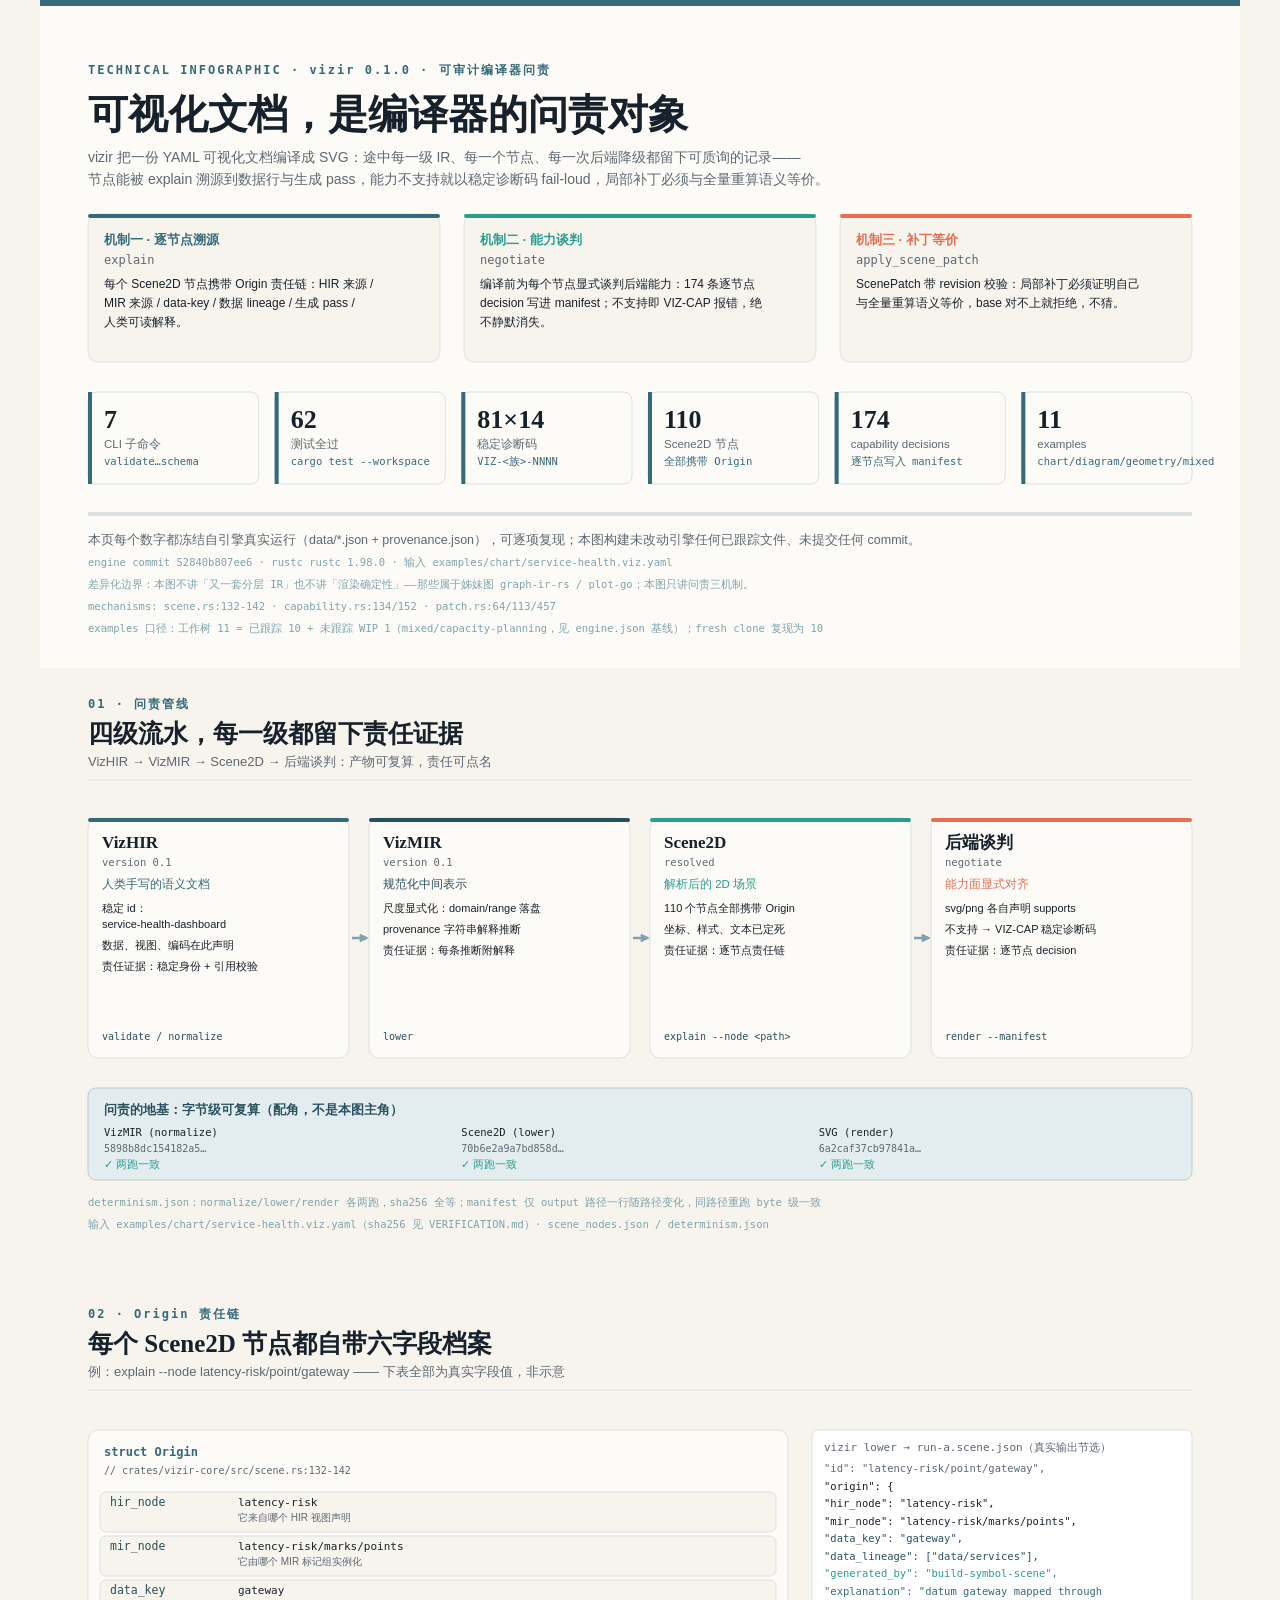
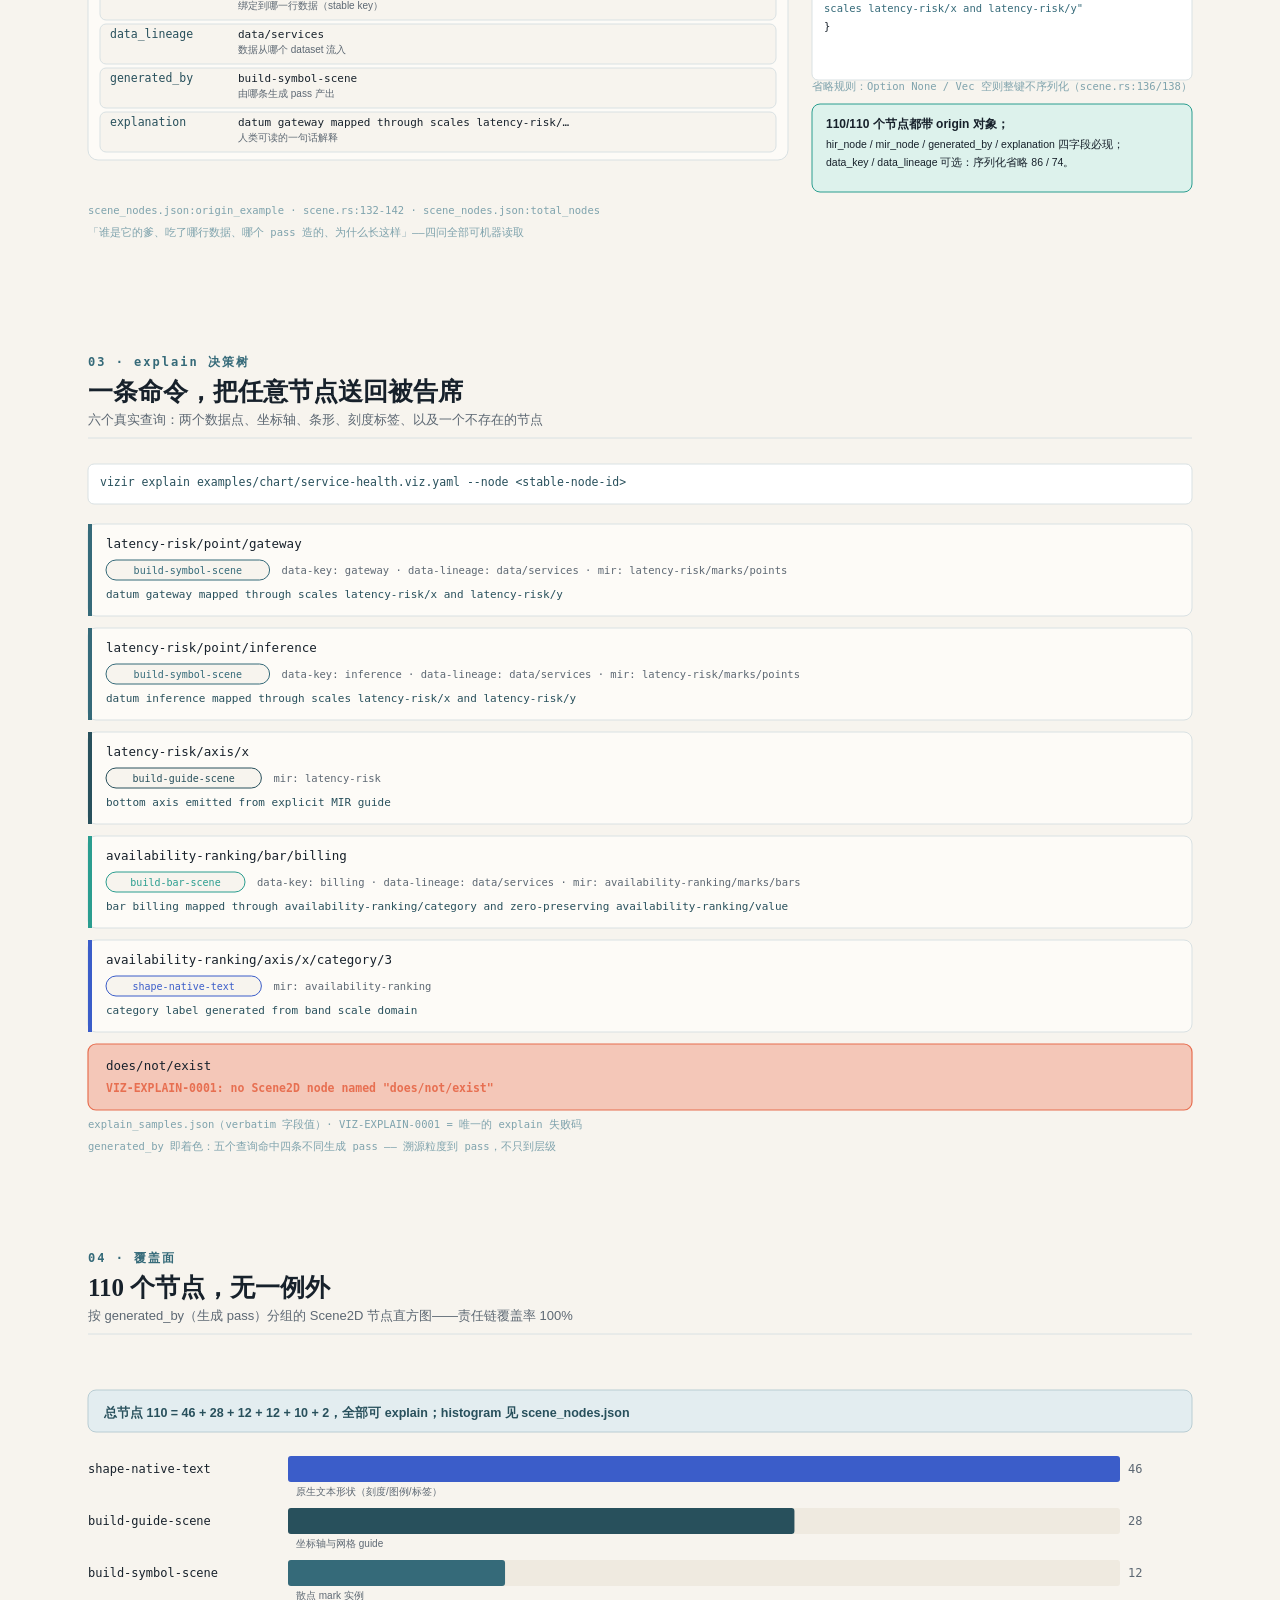
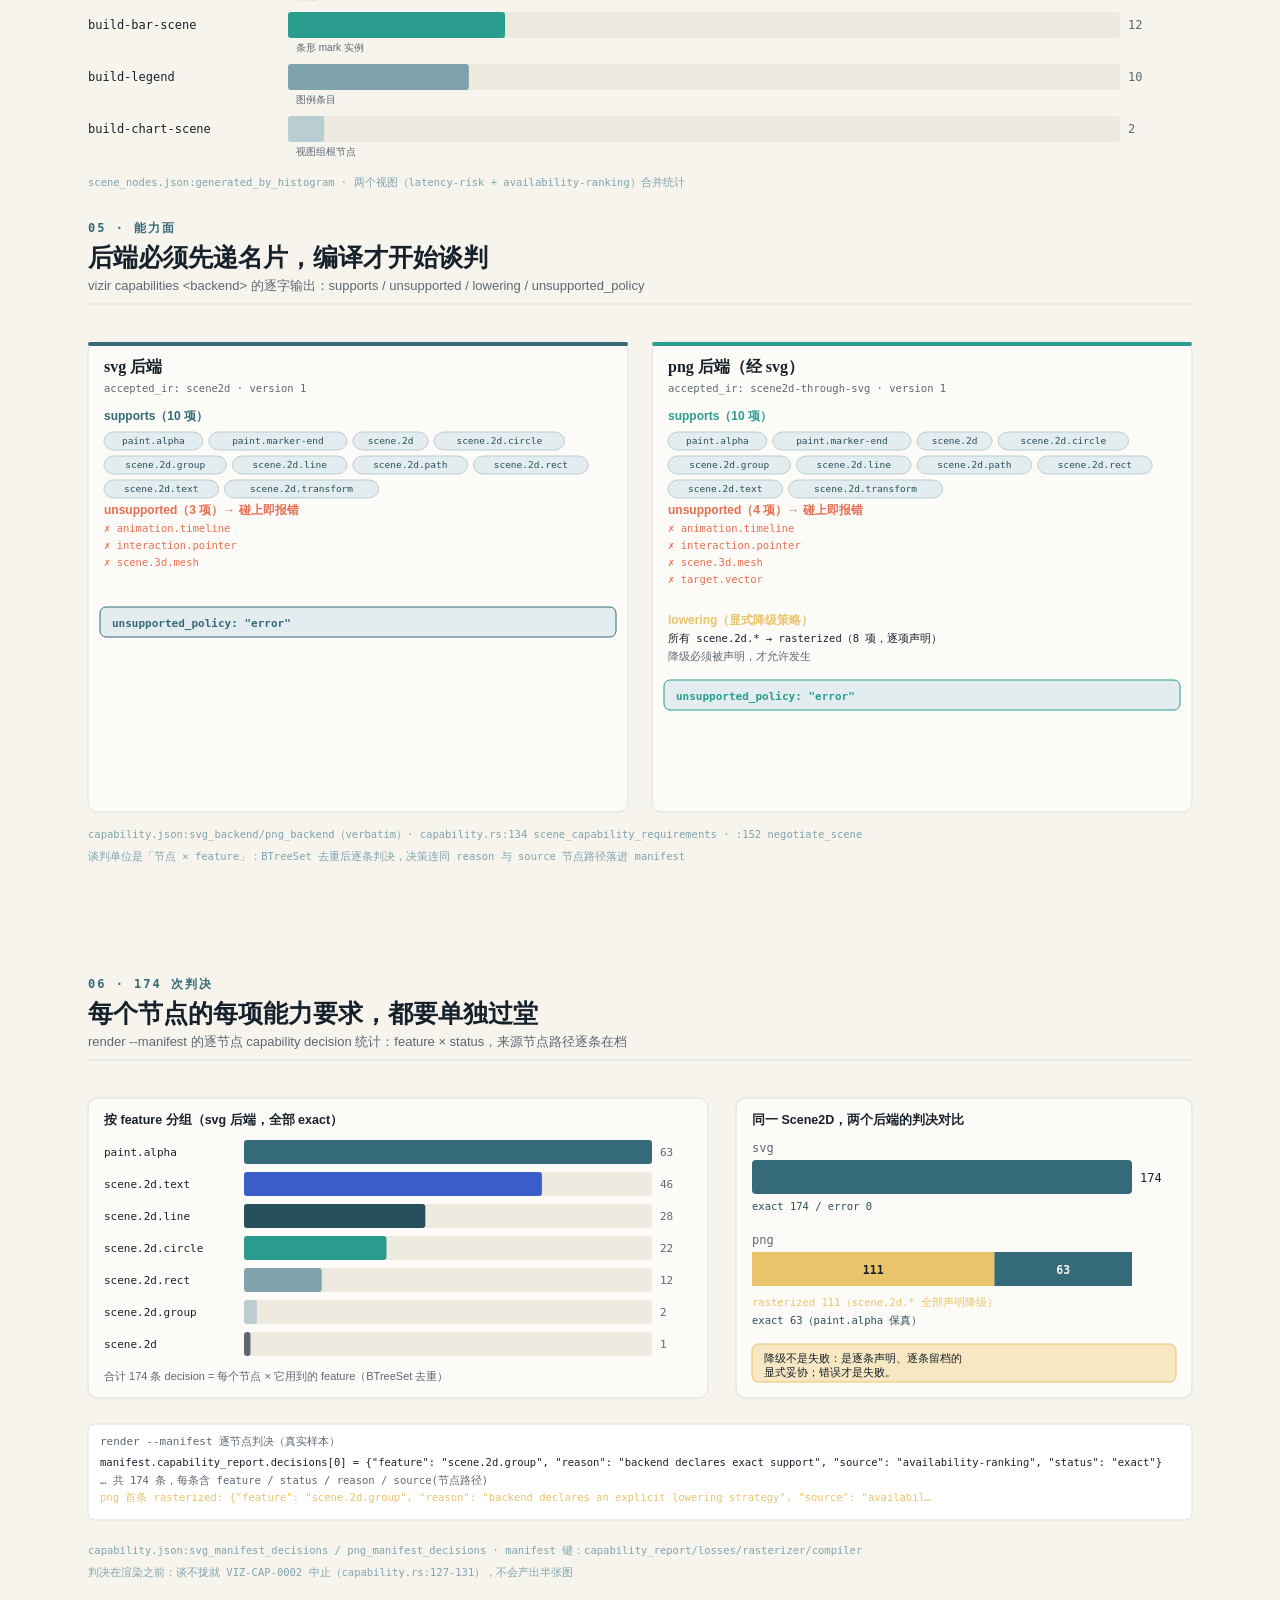
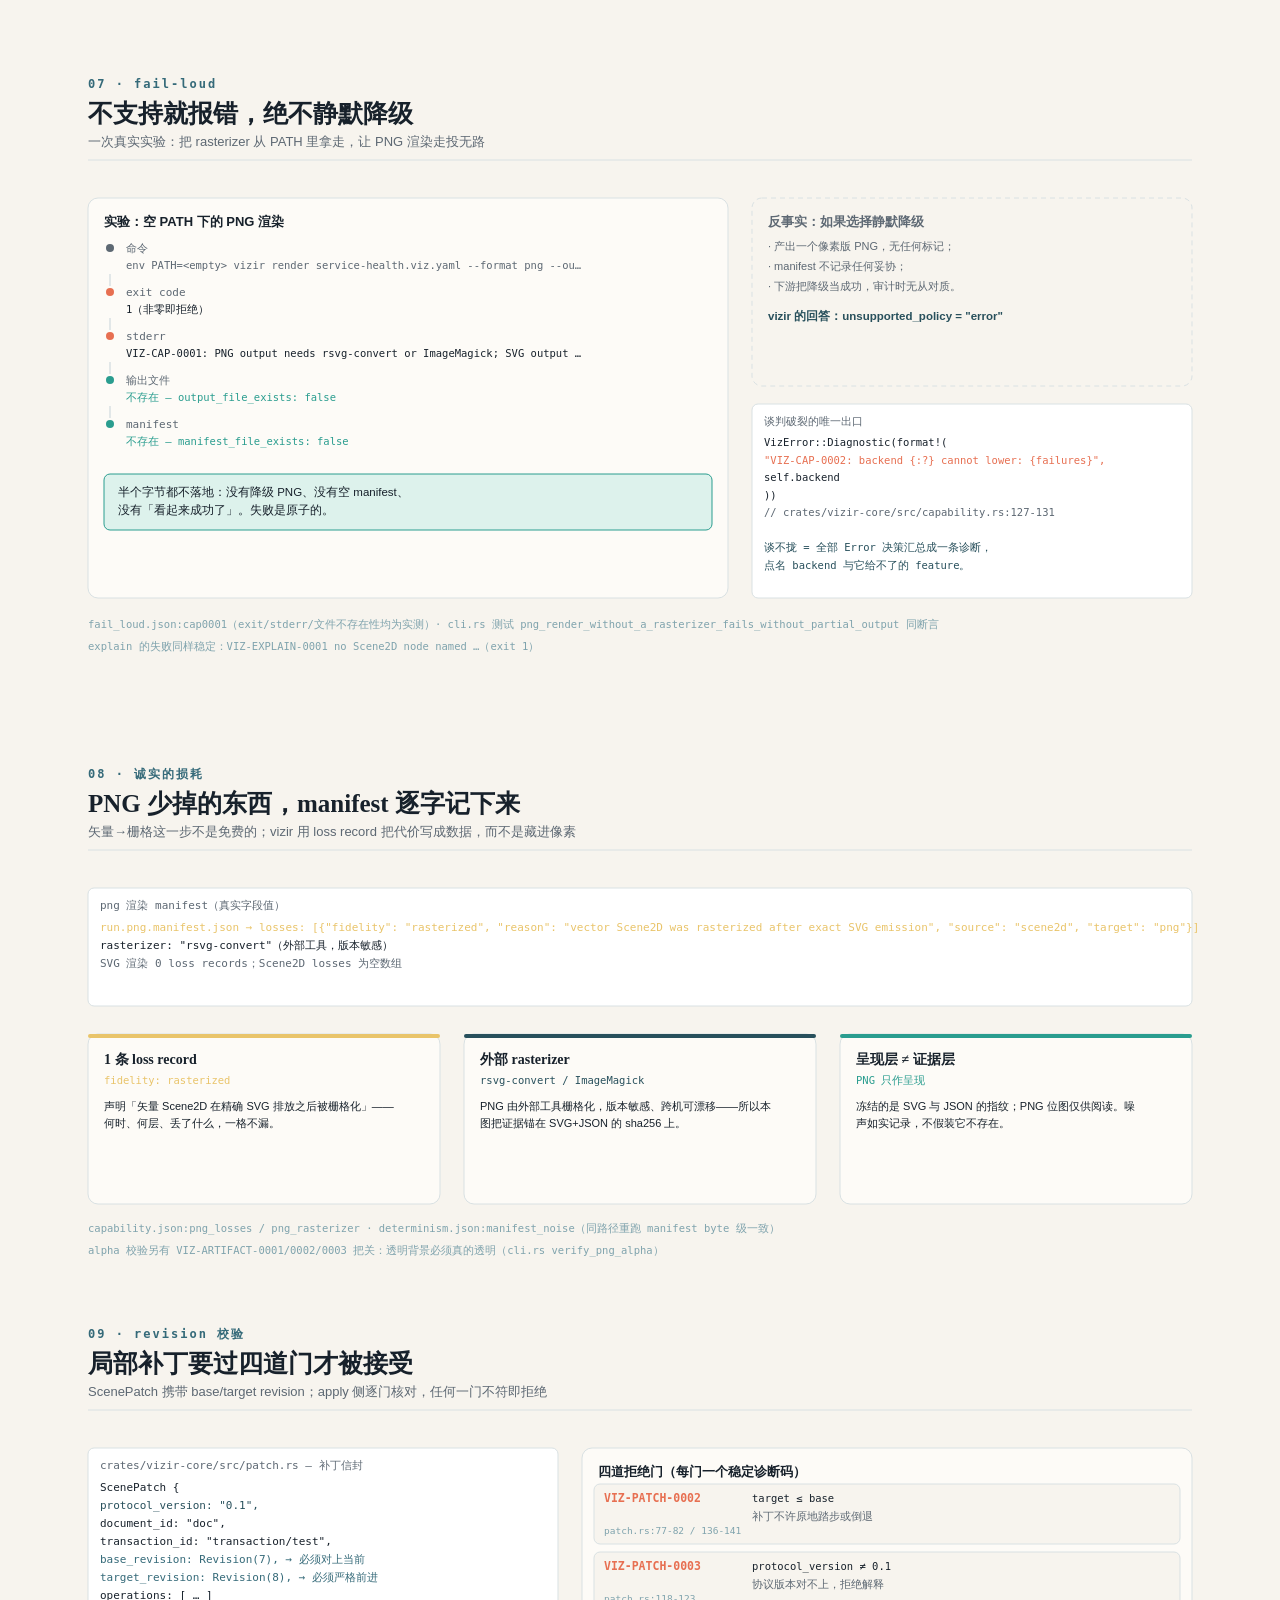
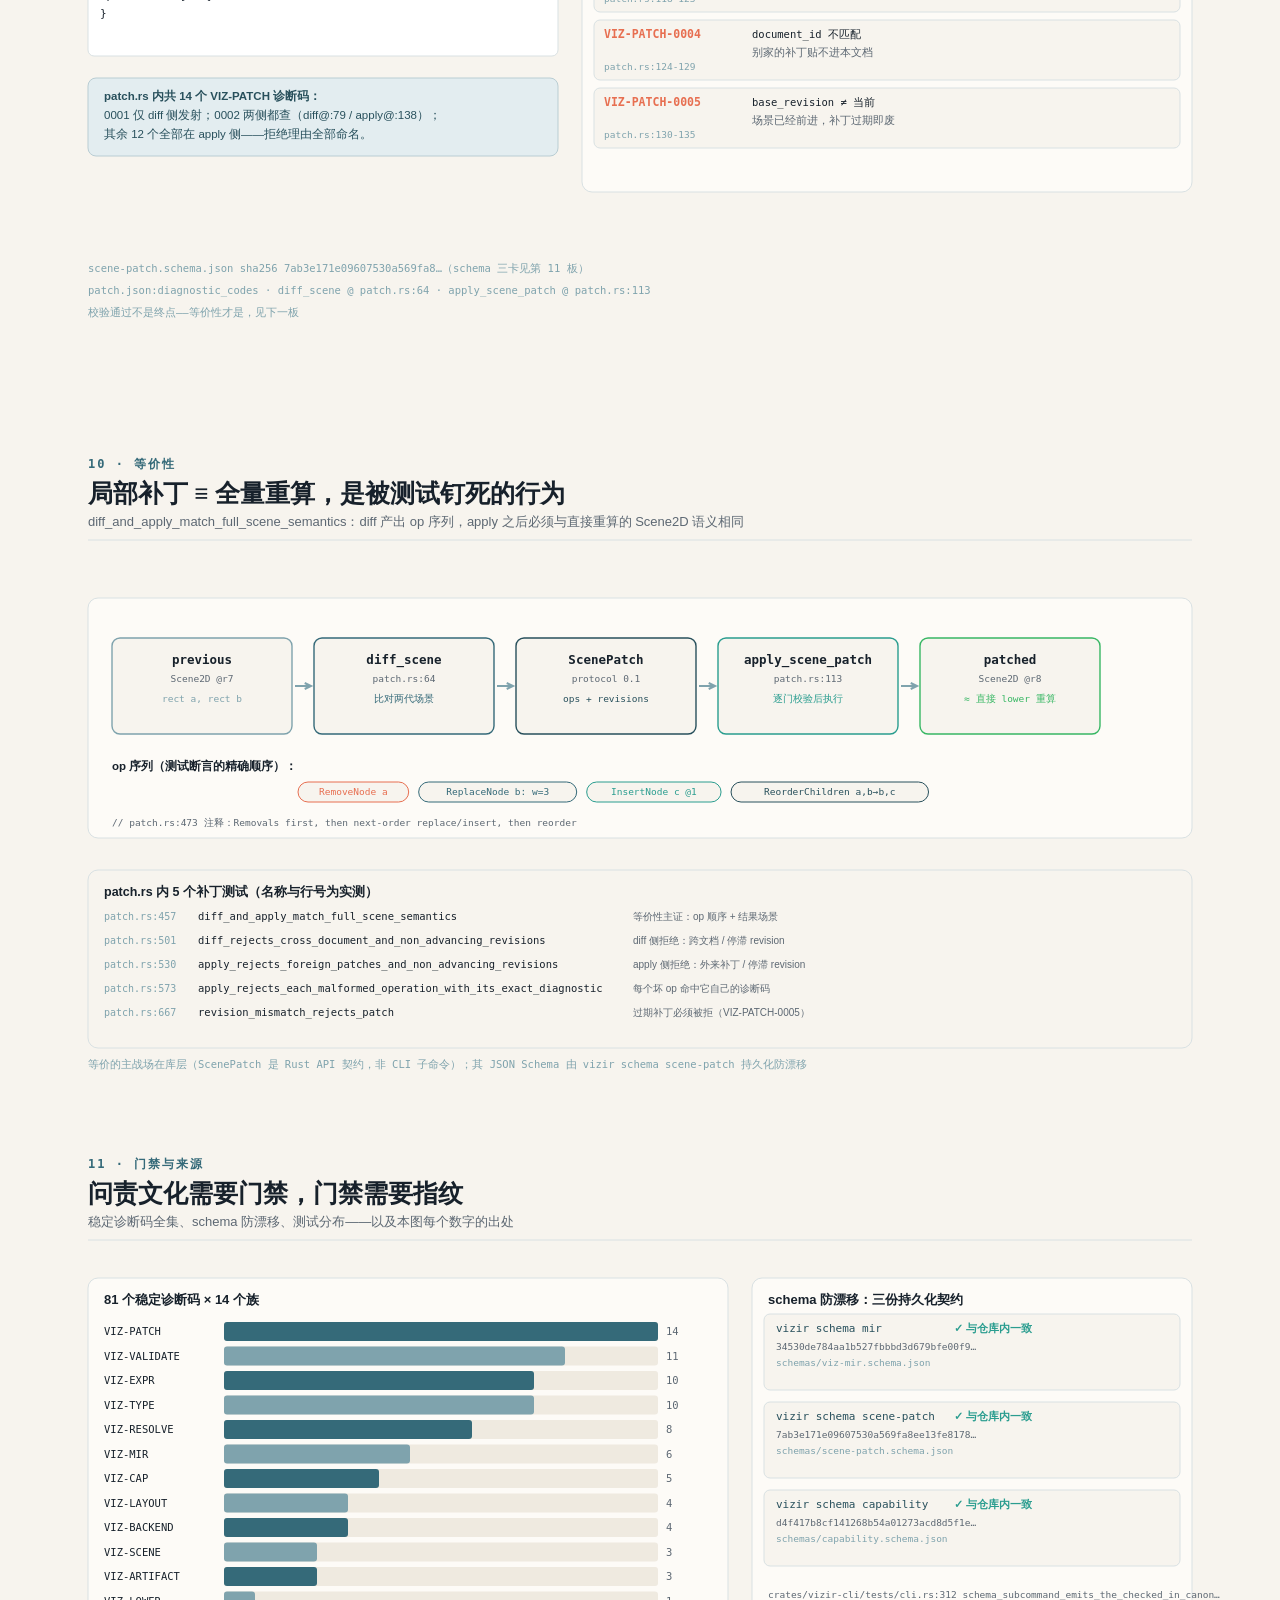
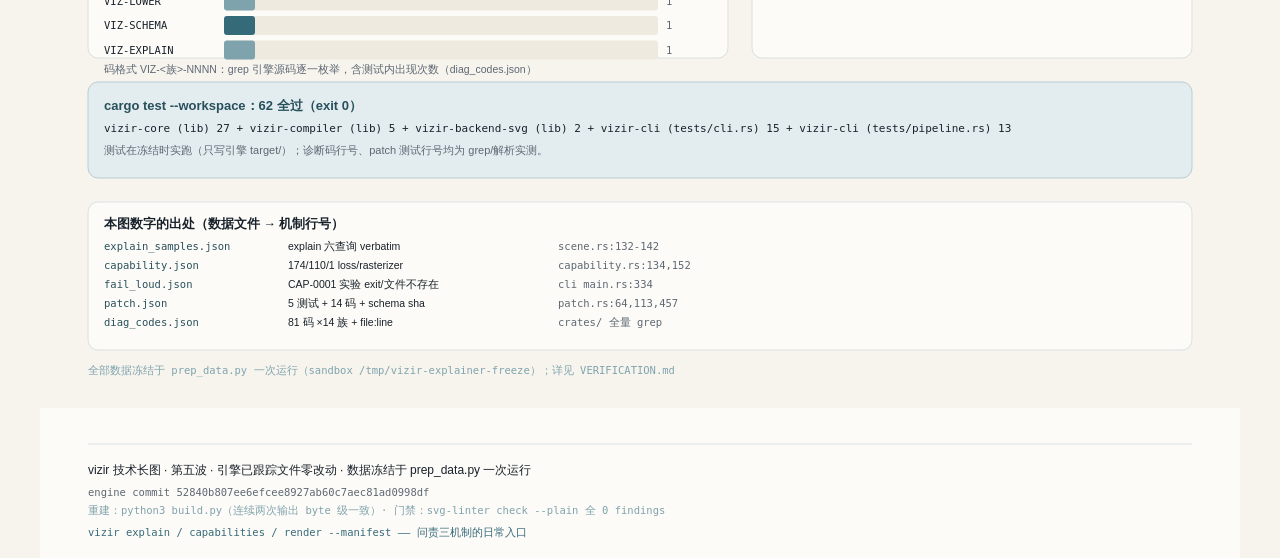
==== docs/infographics/vizir-explainer/index.html @ 6191c3a8 "feat: add HTML gallery, capacity-planning example, and explainer" ====
<!DOCTYPE html>
<html lang="zh-CN">
<head>
<meta charset="utf-8">
<meta name="viewport" content="width=1200">
<title>vizir 技术长图 · 编译器问责对象</title>
<style>
  html, body { margin: 0; padding: 0; background: #F7F4EE; }
  body { width: 1200px; margin: 0 auto; font-family: 'Source Han Sans SC',
         'PingFang SC', sans-serif; color: #17212B; }
  header, footer { display: block; }
  section.chapter { display: block; }
  img.panel { display: block; width: 1200px; height: auto; border: 0; }
</style>
</head>
<body>
<header id="top"></header>
<section class="chapter" id="01-hero">
<img class="panel" alt="01-hero" src="[data-uri]">
</section>
<section class="chapter" id="02-pipeline">
<img class="panel" alt="02-pipeline" src="[data-uri]">
</section>
<section class="chapter" id="03-origin">
<img class="panel" alt="03-origin" src="[data-uri]">
</section>
<section class="chapter" id="04-explain-tree">
<img class="panel" alt="04-explain-tree" src="[data-uri]">
</section>
<section class="chapter" id="05-coverage">
<img class="panel" alt="05-coverage" src="[data-uri]">
</section>
<section class="chapter" id="06-capability-surface">
<img class="panel" alt="06-capability-surface" src="[data-uri]">
</section>
<section class="chapter" id="07-decisions">
<img class="panel" alt="07-decisions" src="[data-uri]">
</section>
<section class="chapter" id="08-fail-loud">
<img class="panel" alt="08-fail-loud" src="[data-uri]">
</section>
<section class="chapter" id="09-loss">
<img class="panel" alt="09-loss" src="[data-uri]">
</section>
<section class="chapter" id="10-patch-gate">
<img class="panel" alt="10-patch-gate" src="[data-uri]">
</section>
<section class="chapter" id="11-patch-equivalence">
<img class="panel" alt="11-patch-equivalence" src="[data-uri]">
</section>
<section class="chapter" id="12-gates">
<img class="panel" alt="12-gates" src="[data-uri]">
</section>
<footer id="colophon">
<img class="panel" alt="" src="[data-uri]">
</footer>
</body>
</html>
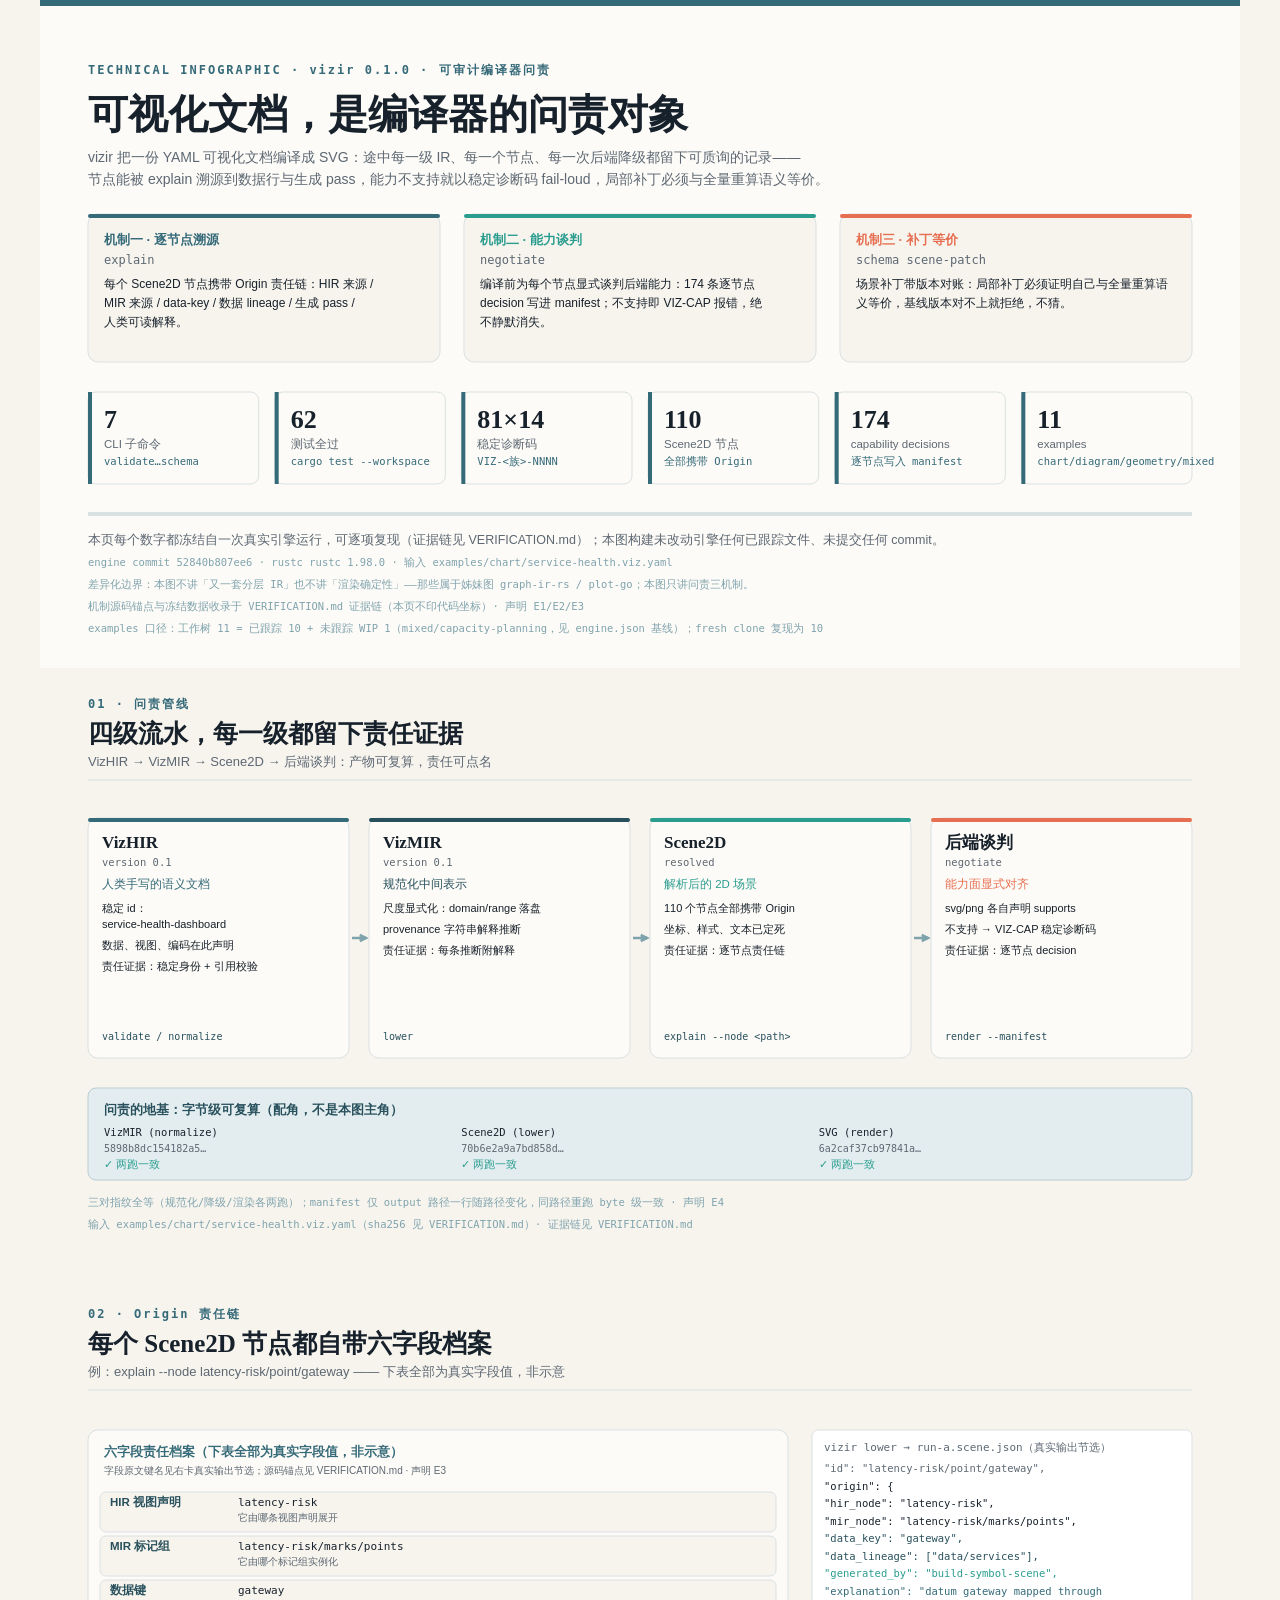
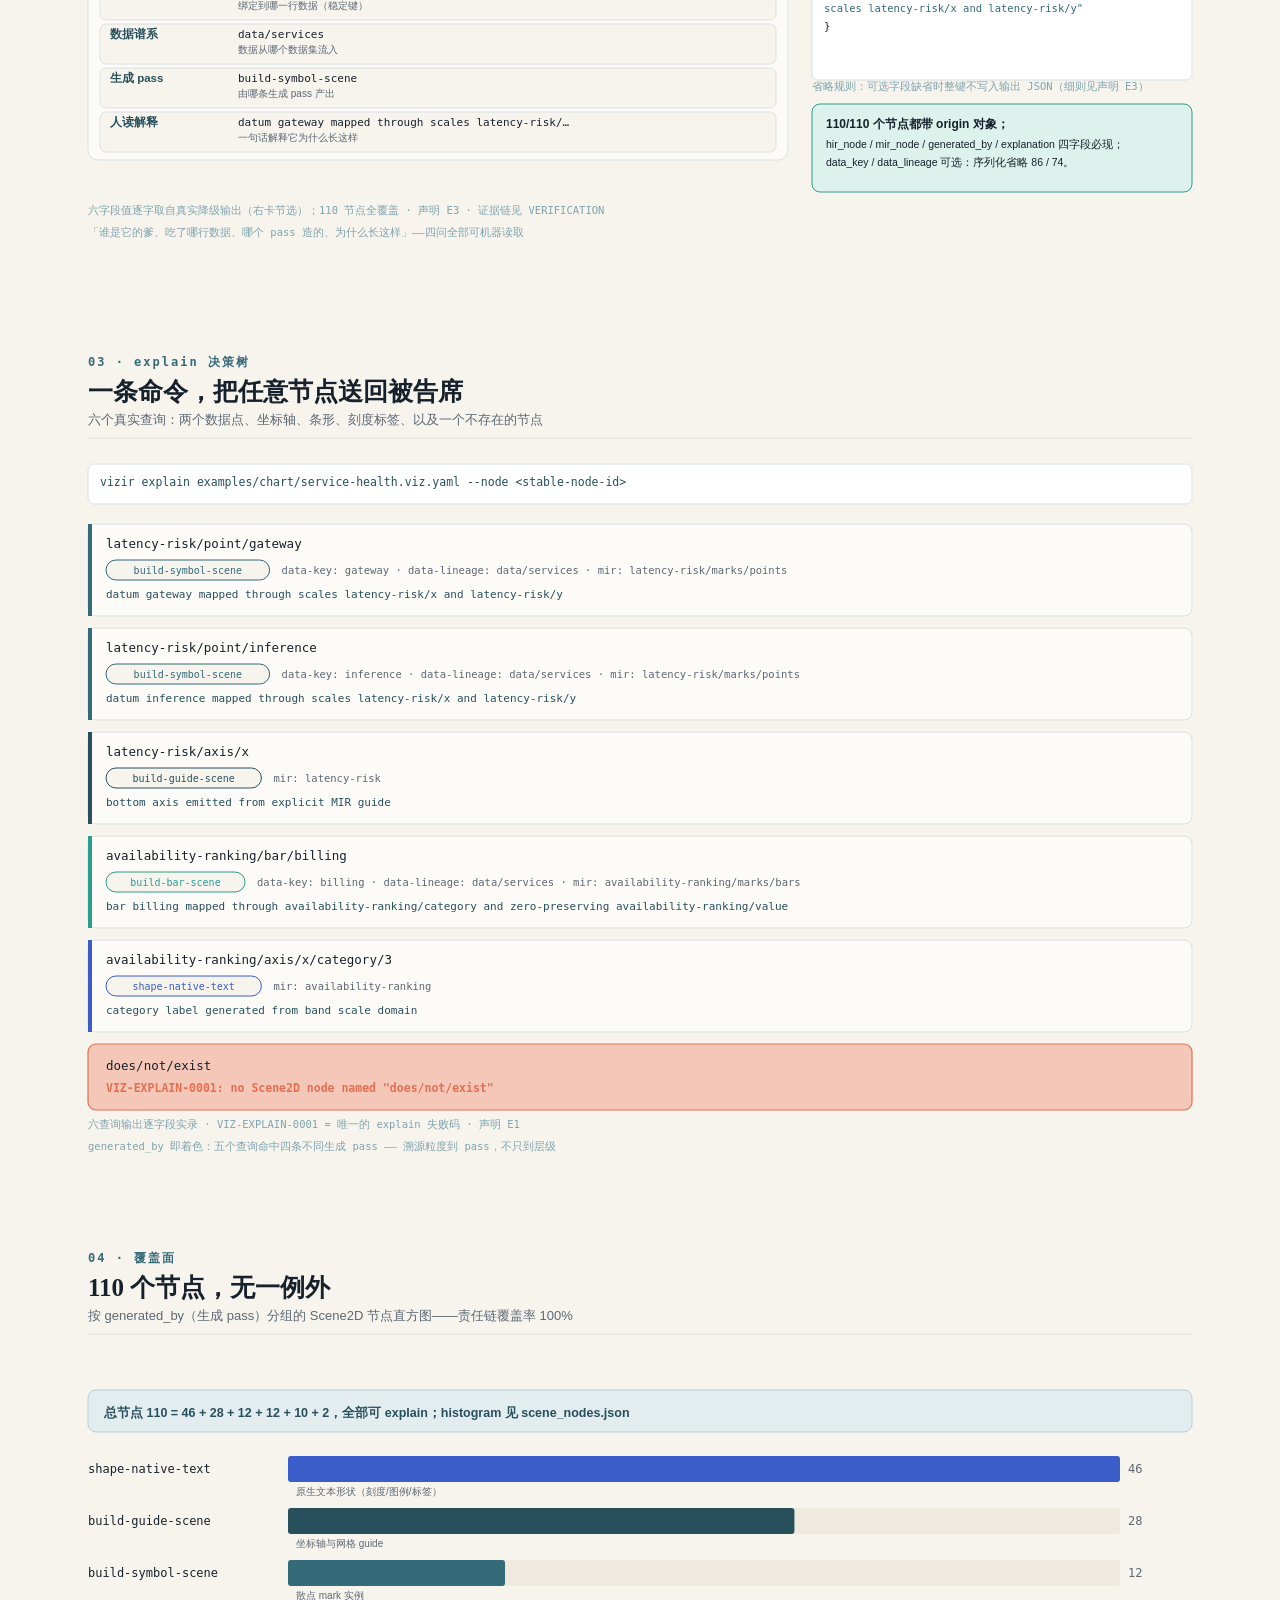
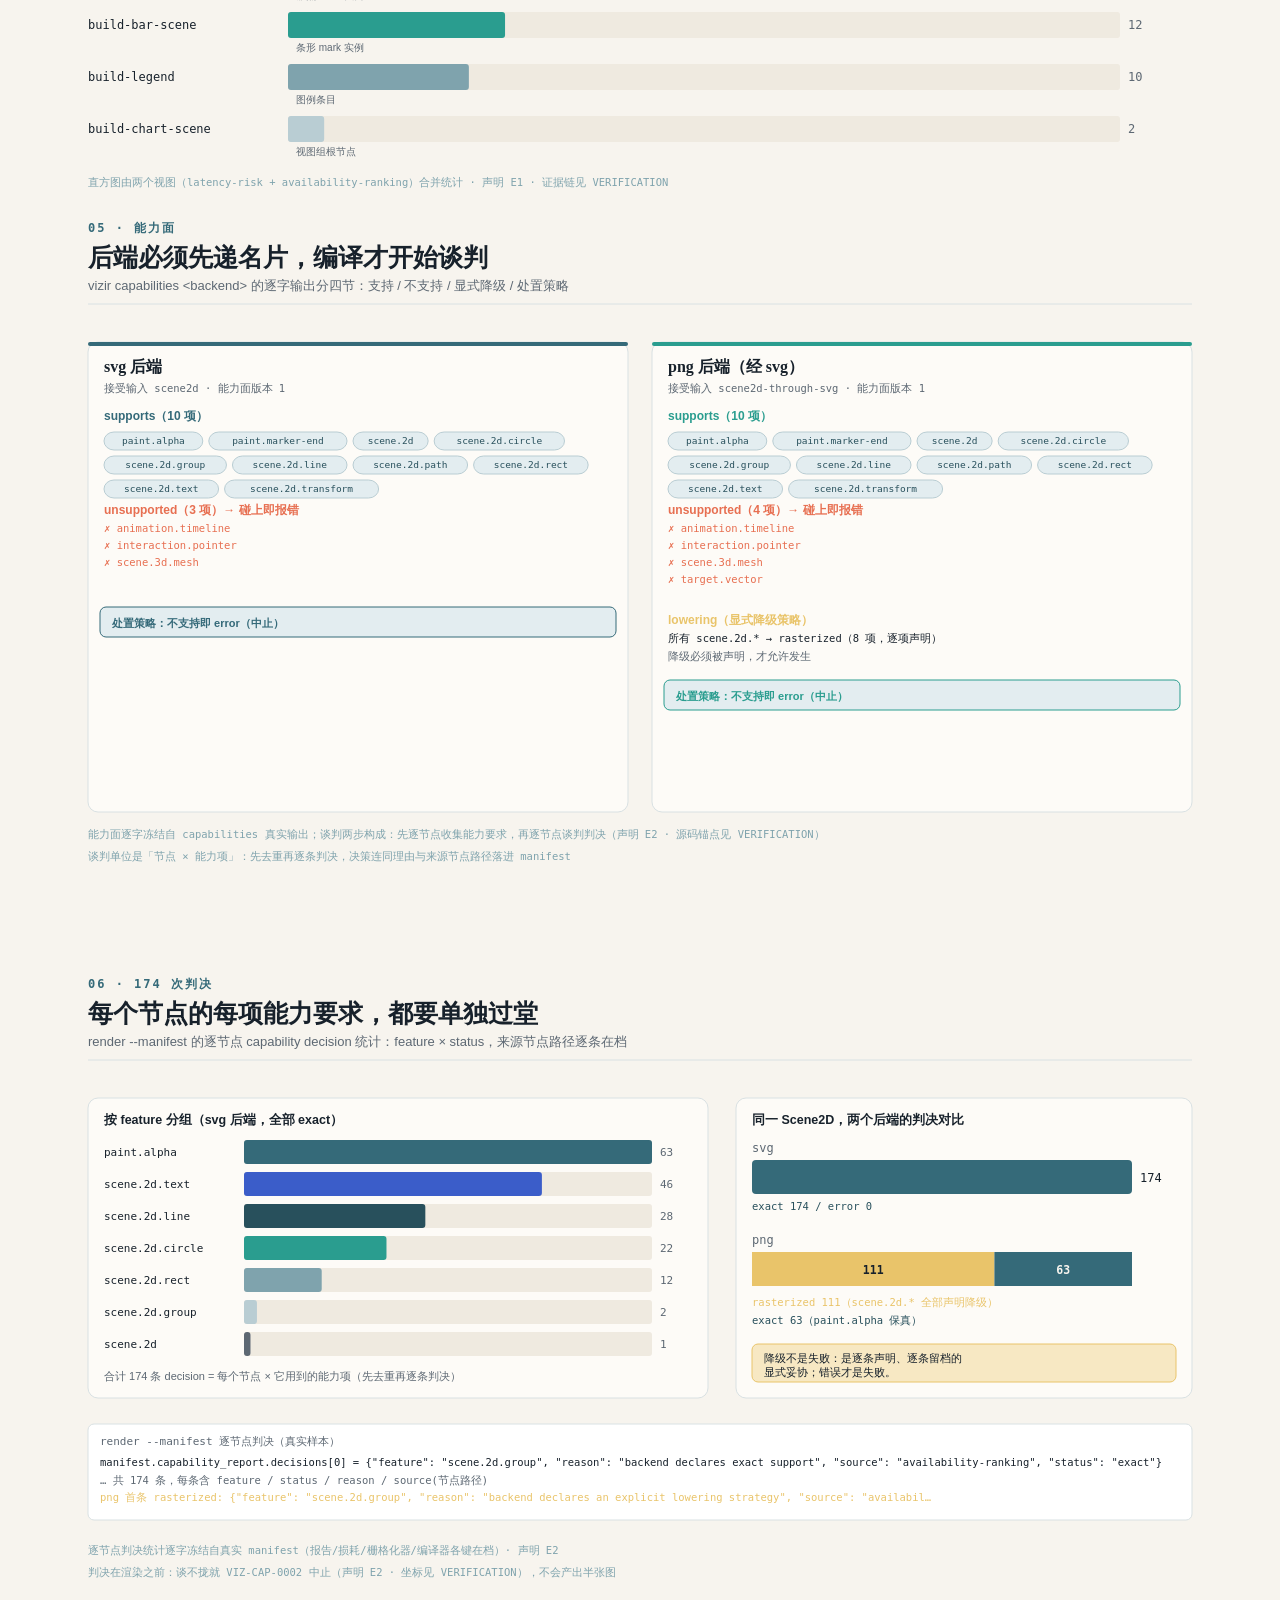
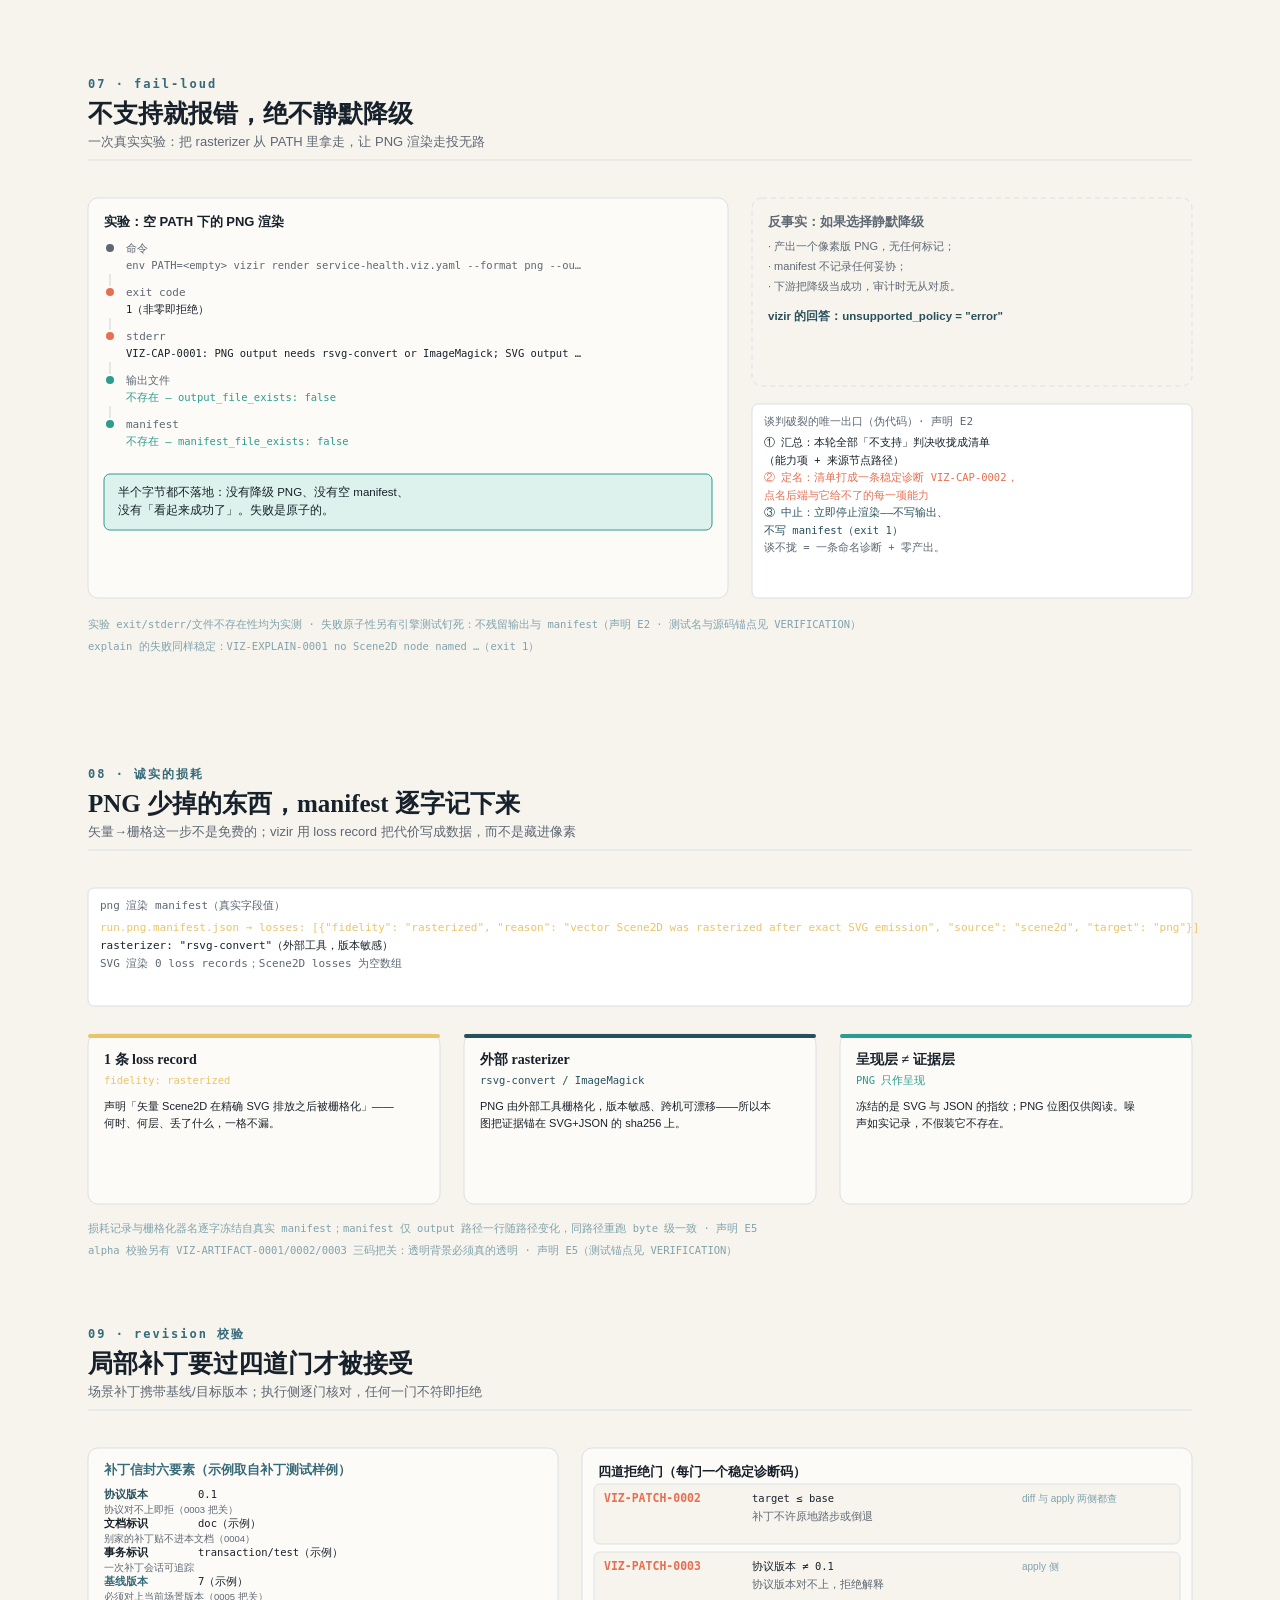
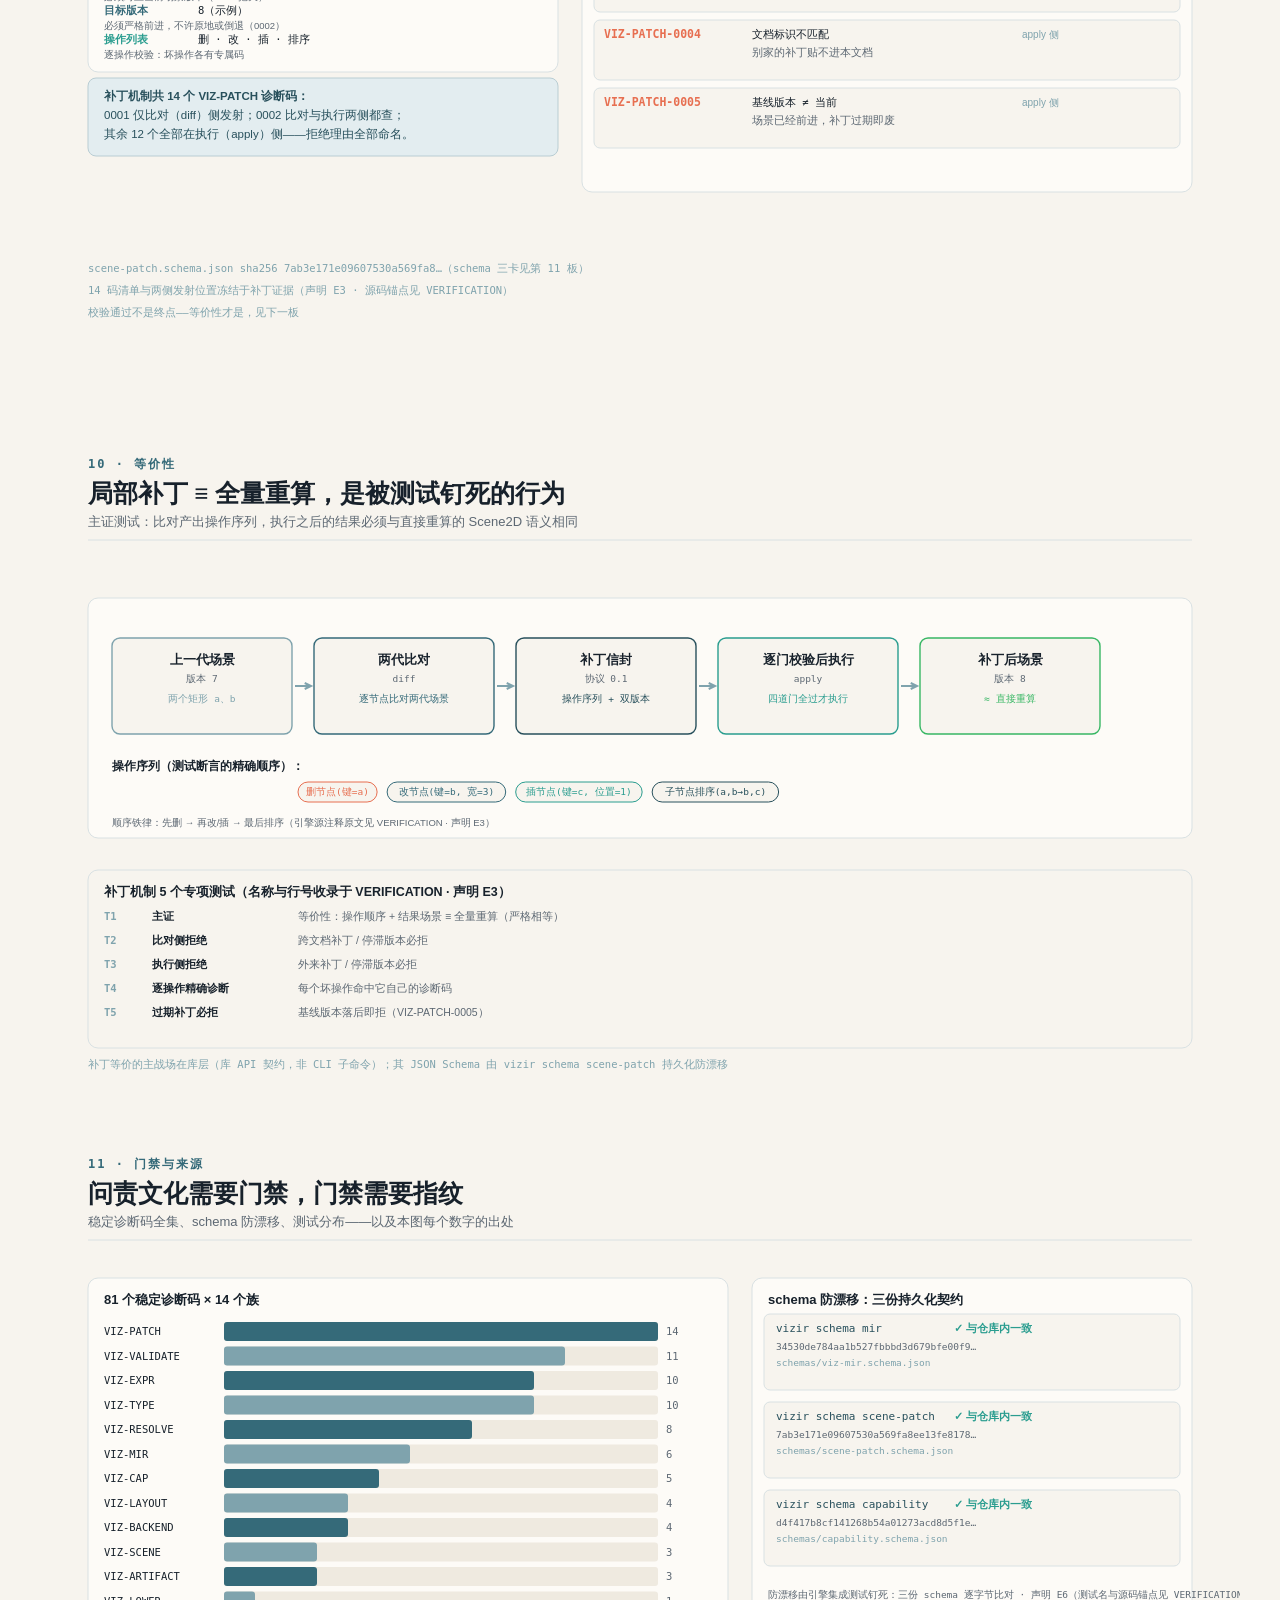
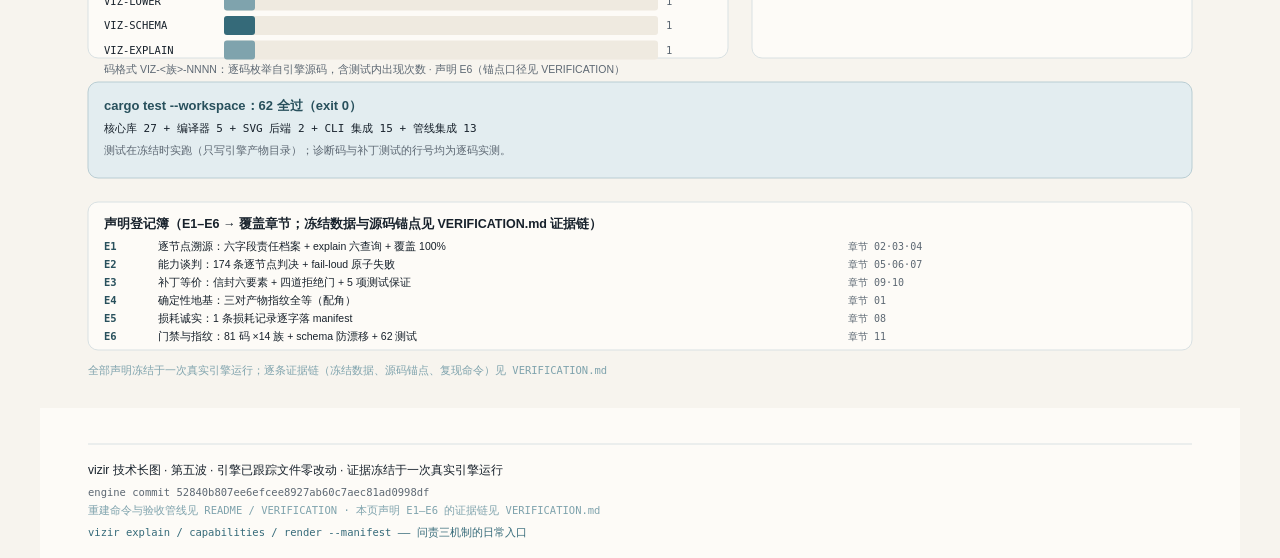
==== commit 27d8d7f9: "docs: move code detail off the page (vizir-explainer) 按 2026-09-03 政策改版长图：页面不再出现源码文件名、行号、逐字摘录、引擎标识符、" ====
--- a/docs/infographics/vizir-explainer/index.html
+++ b/docs/infographics/vizir-explainer/index.html
@@ -16,43 +16,43 @@
 <body>
 <header id="top"></header>
 <section class="chapter" id="01-hero">
-<img class="panel" alt="01-hero" src="[data-uri]">
+<img class="panel" alt="01-hero" src="[data-uri]">
 </section>
 <section class="chapter" id="02-pipeline">
-<img class="panel" alt="02-pipeline" src="[data-uri]">
+<img class="panel" alt="02-pipeline" src="[data-uri]">
 </section>
 <section class="chapter" id="03-origin">
-<img class="panel" alt="03-origin" src="[data-uri]">
+<img class="panel" alt="03-origin" src="[data-uri]">
 </section>
 <section class="chapter" id="04-explain-tree">
-<img class="panel" alt="04-explain-tree" src="[data-uri]">
+<img class="panel" alt="04-explain-tree" src="[data-uri]">
 </section>
 <section class="chapter" id="05-coverage">
-<img class="panel" alt="05-coverage" src="[data-uri]">
+<img class="panel" alt="05-coverage" src="[data-uri]">
 </section>
 <section class="chapter" id="06-capability-surface">
-<img class="panel" alt="06-capability-surface" src="[data-uri]">
+<img class="panel" alt="06-capability-surface" src="[data-uri]">
 </section>
 <section class="chapter" id="07-decisions">
-<img class="panel" alt="07-decisions" src="[data-uri]">
+<img class="panel" alt="07-decisions" src="[data-uri]">
 </section>
 <section class="chapter" id="08-fail-loud">
-<img class="panel" alt="08-fail-loud" src="[data-uri]">
+<img class="panel" alt="08-fail-loud" src="[data-uri]">
 </section>
 <section class="chapter" id="09-loss">
-<img class="panel" alt="09-loss" src="[data-uri]">
+<img class="panel" alt="09-loss" src="[data-uri]">
 </section>
 <section class="chapter" id="10-patch-gate">
-<img class="panel" alt="10-patch-gate" src="[data-uri]">
+<img class="panel" alt="10-patch-gate" src="[data-uri]">
 </section>
 <section class="chapter" id="11-patch-equivalence">
-<img class="panel" alt="11-patch-equivalence" src="[data-uri]">
+<img class="panel" alt="11-patch-equivalence" src="[data-uri]">
 </section>
 <section class="chapter" id="12-gates">
-<img class="panel" alt="12-gates" src="[data-uri]">
+<img class="panel" alt="12-gates" src="[data-uri]">
 </section>
 <footer id="colophon">
-<img class="panel" alt="" src="[data-uri]">
+<img class="panel" alt="" src="[data-uri]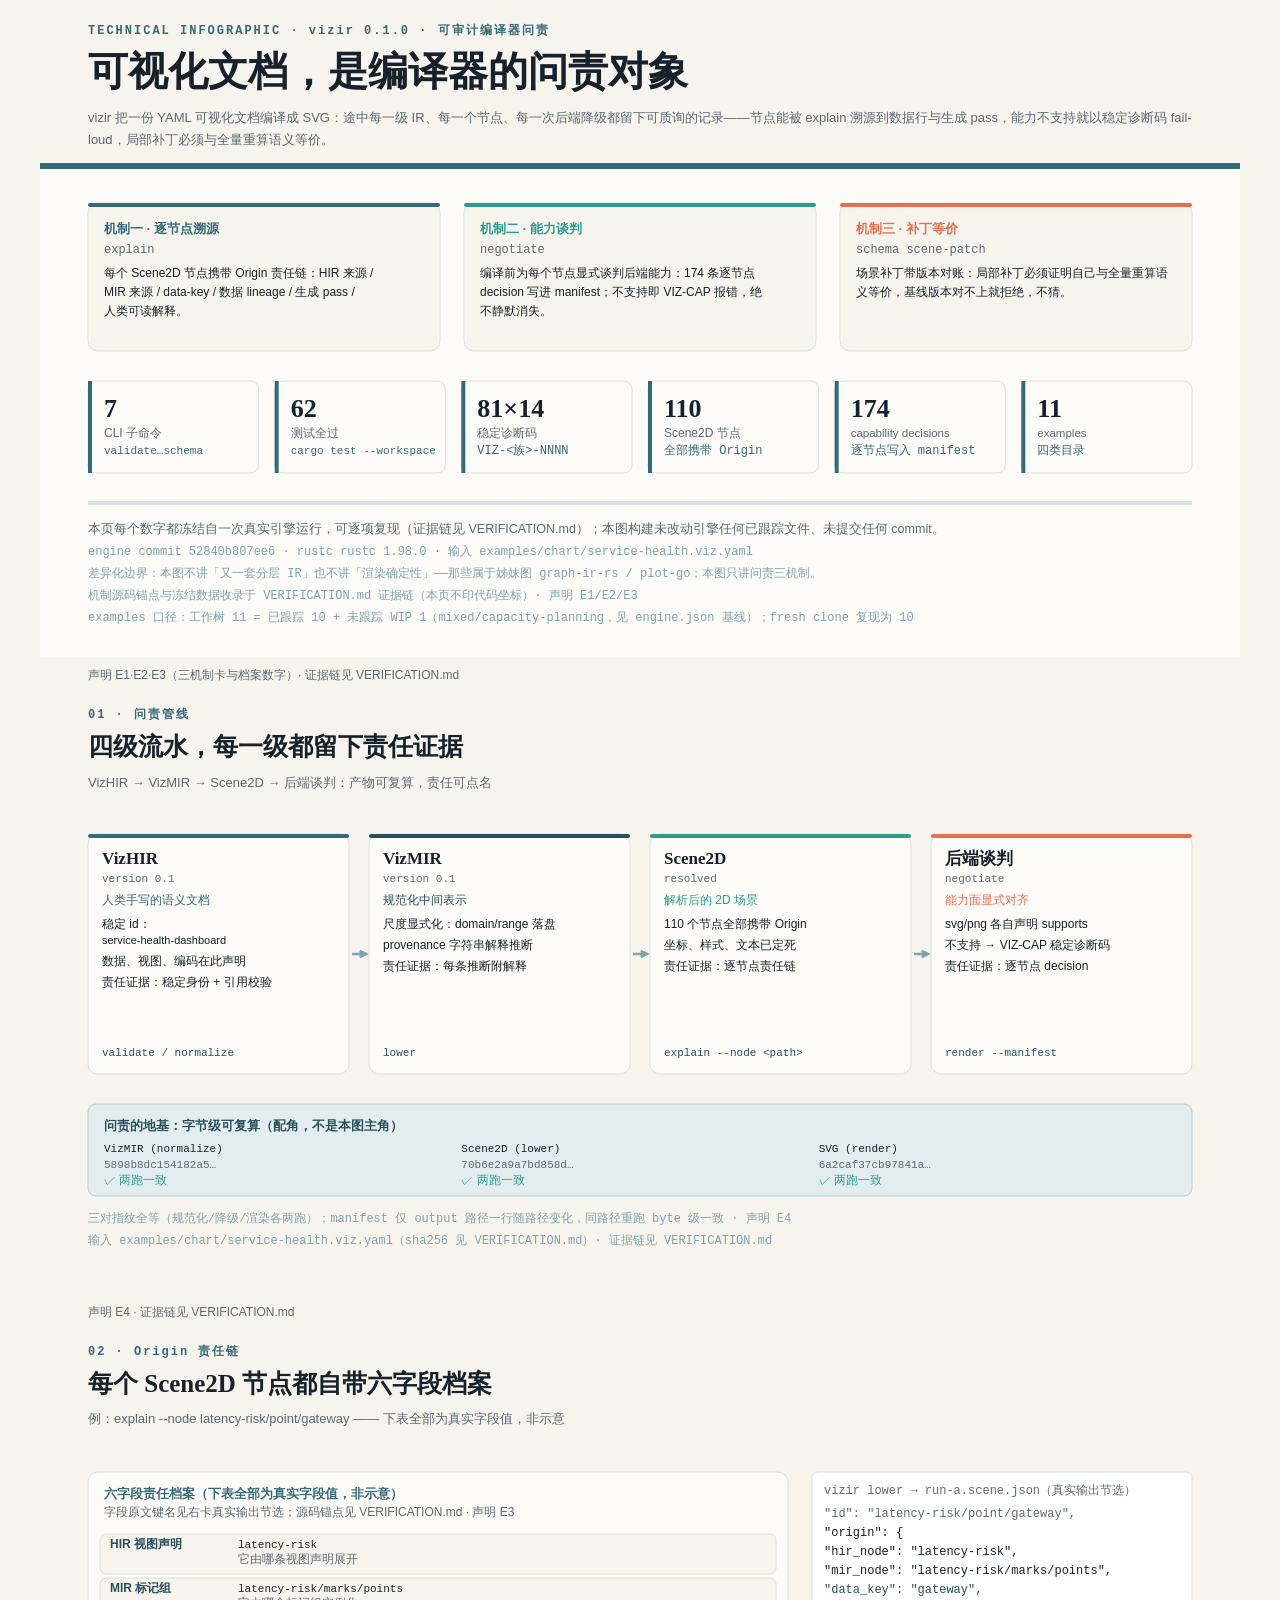
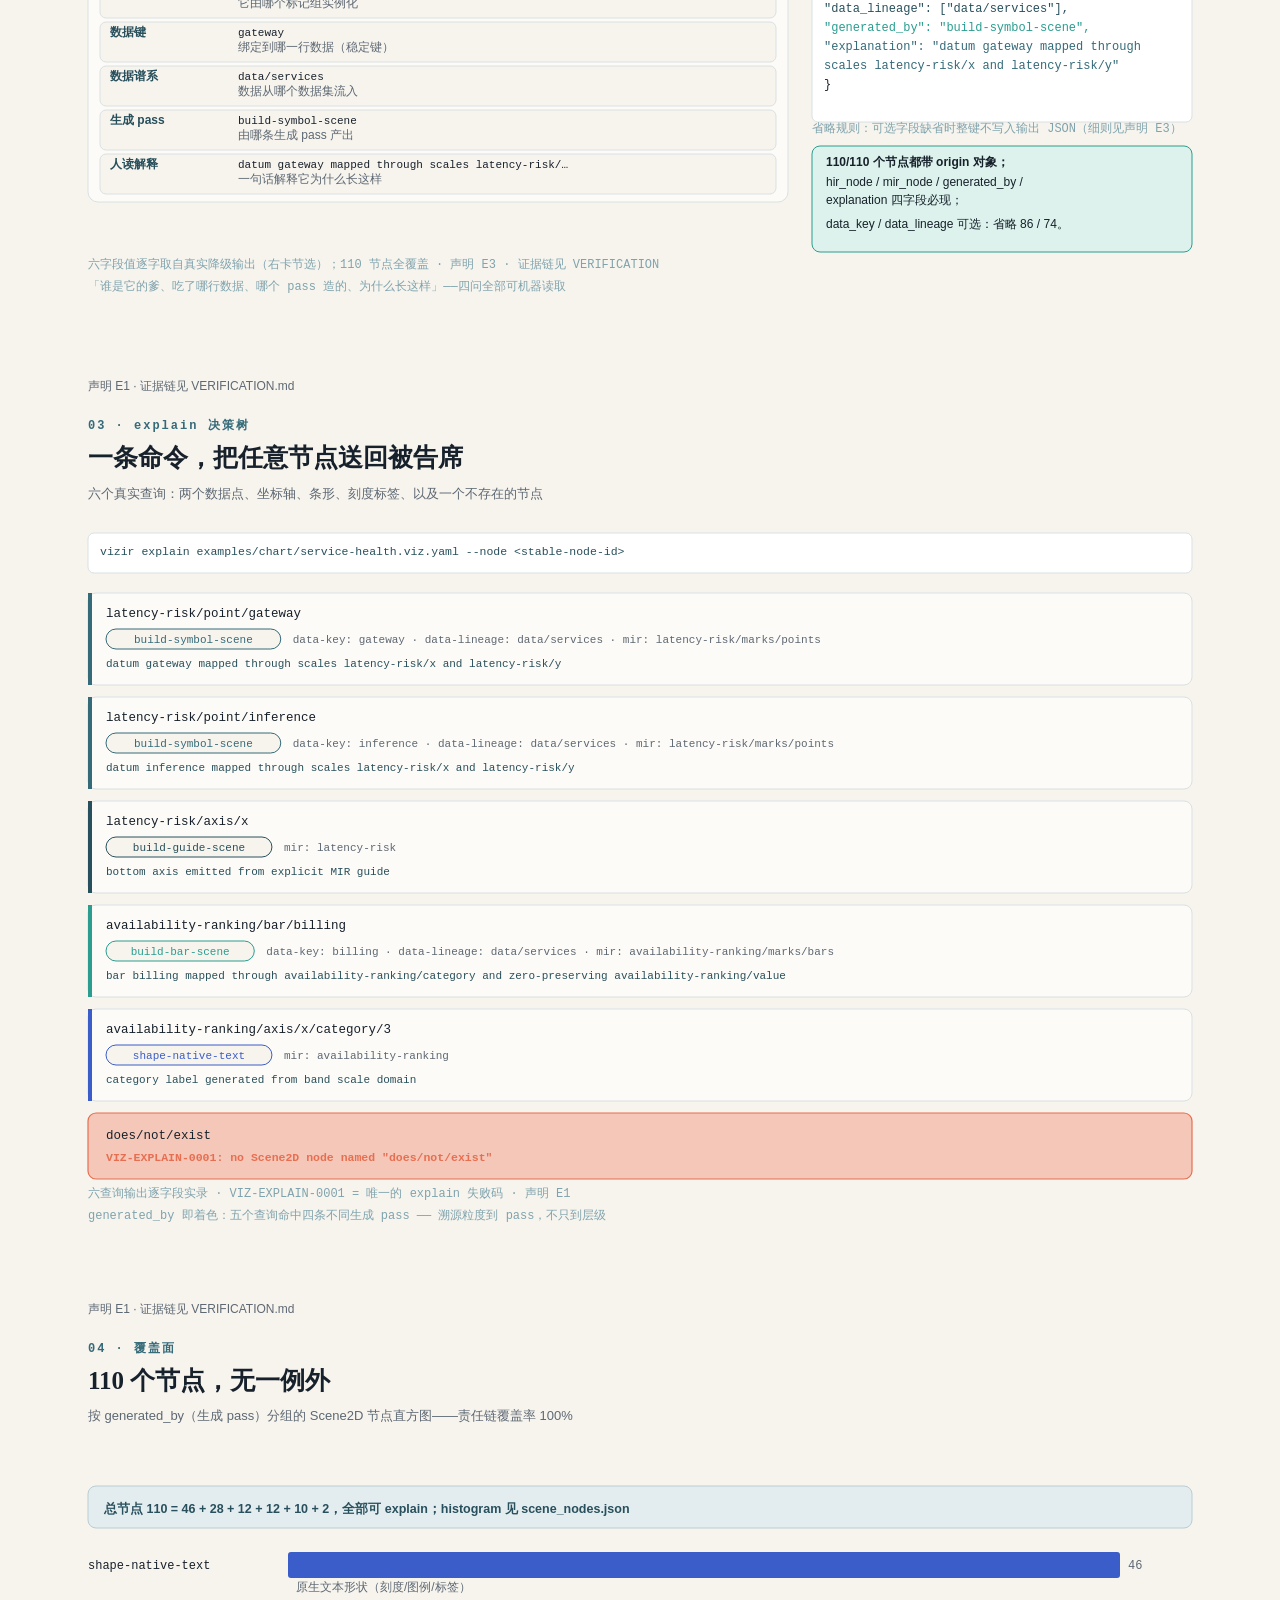
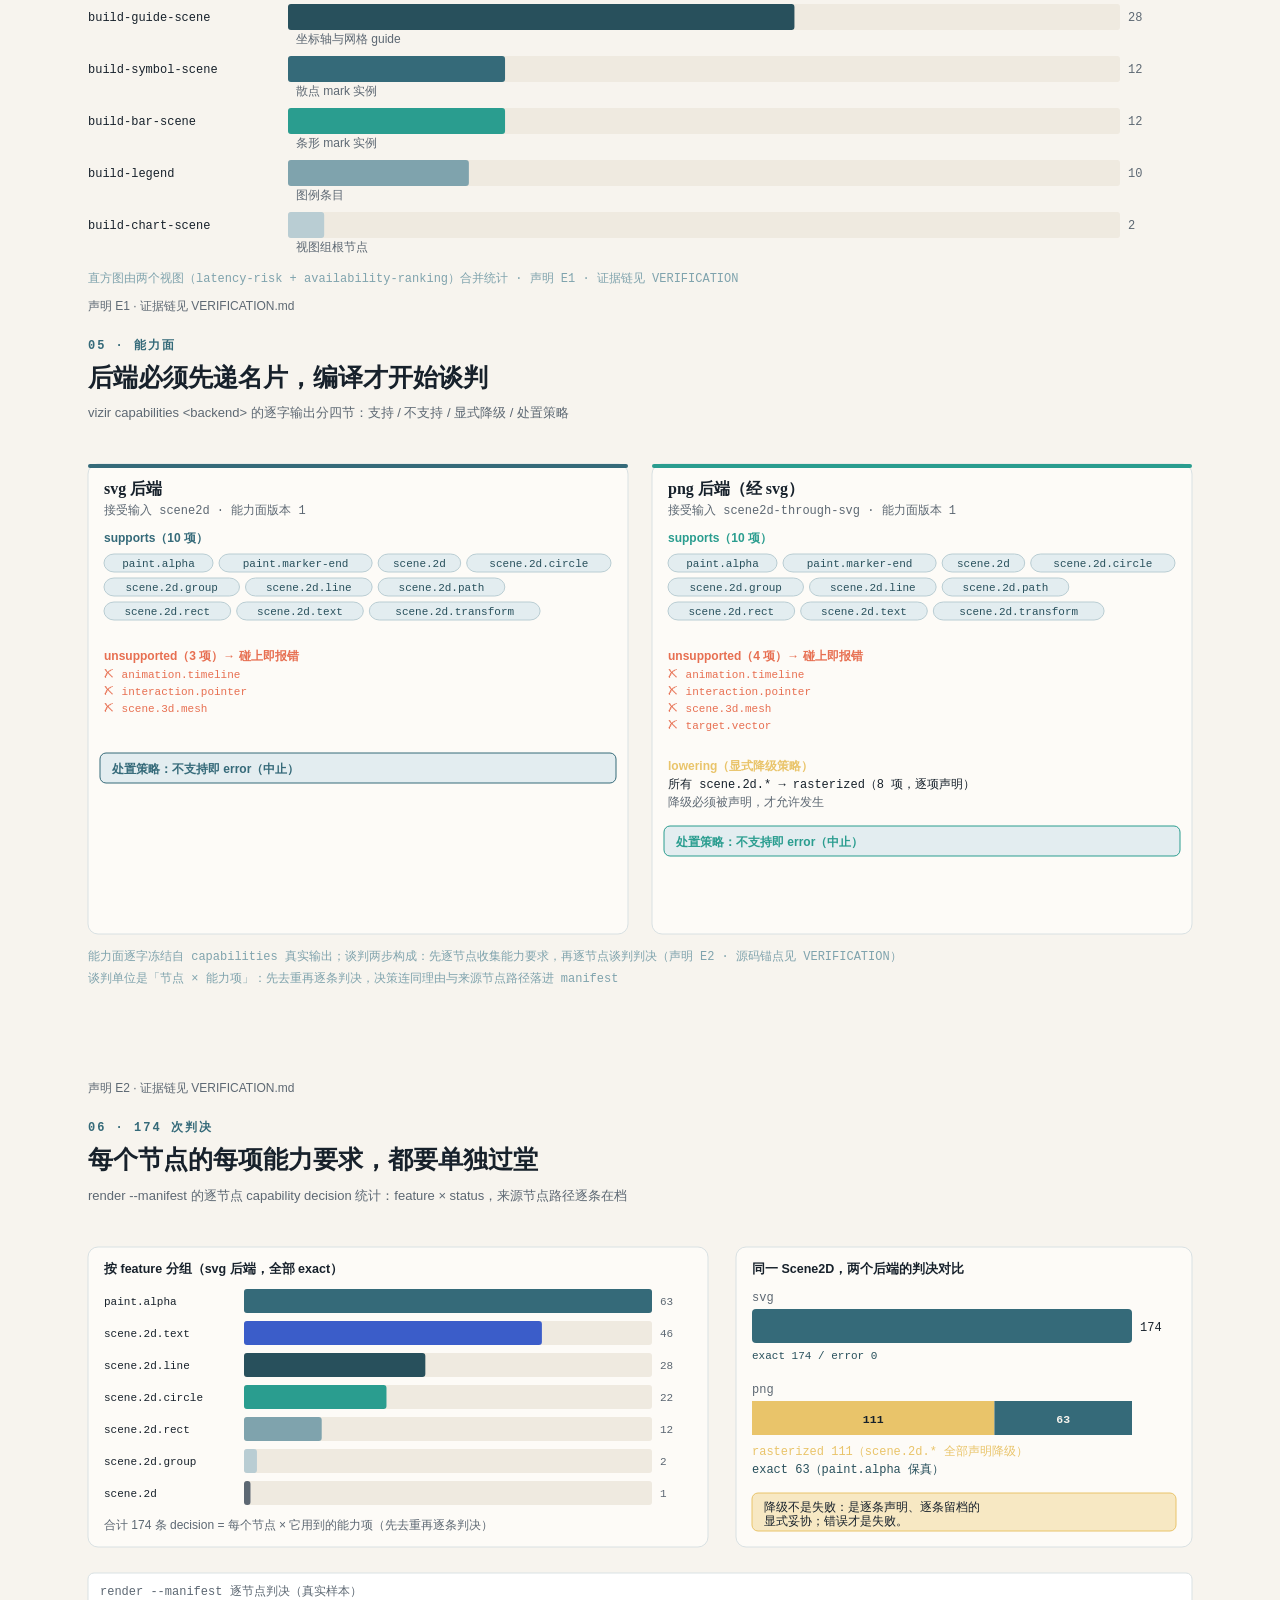
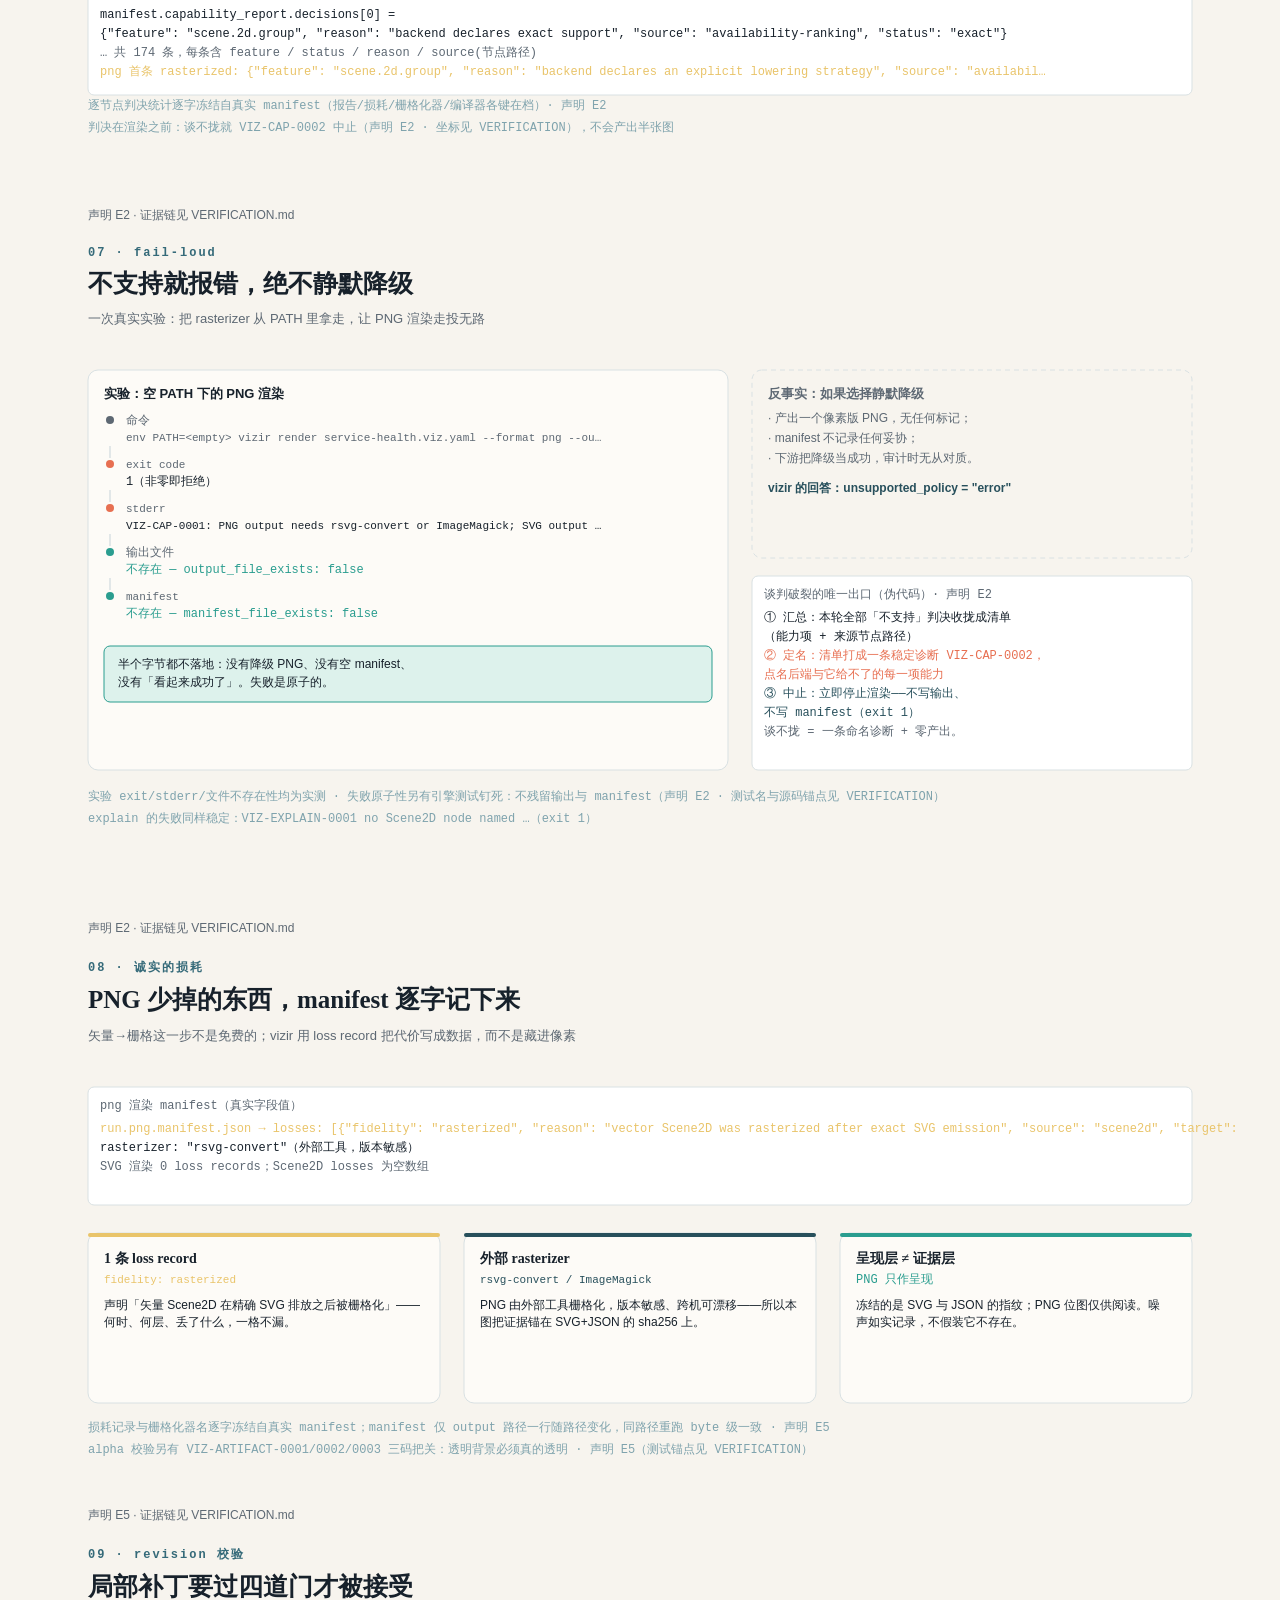
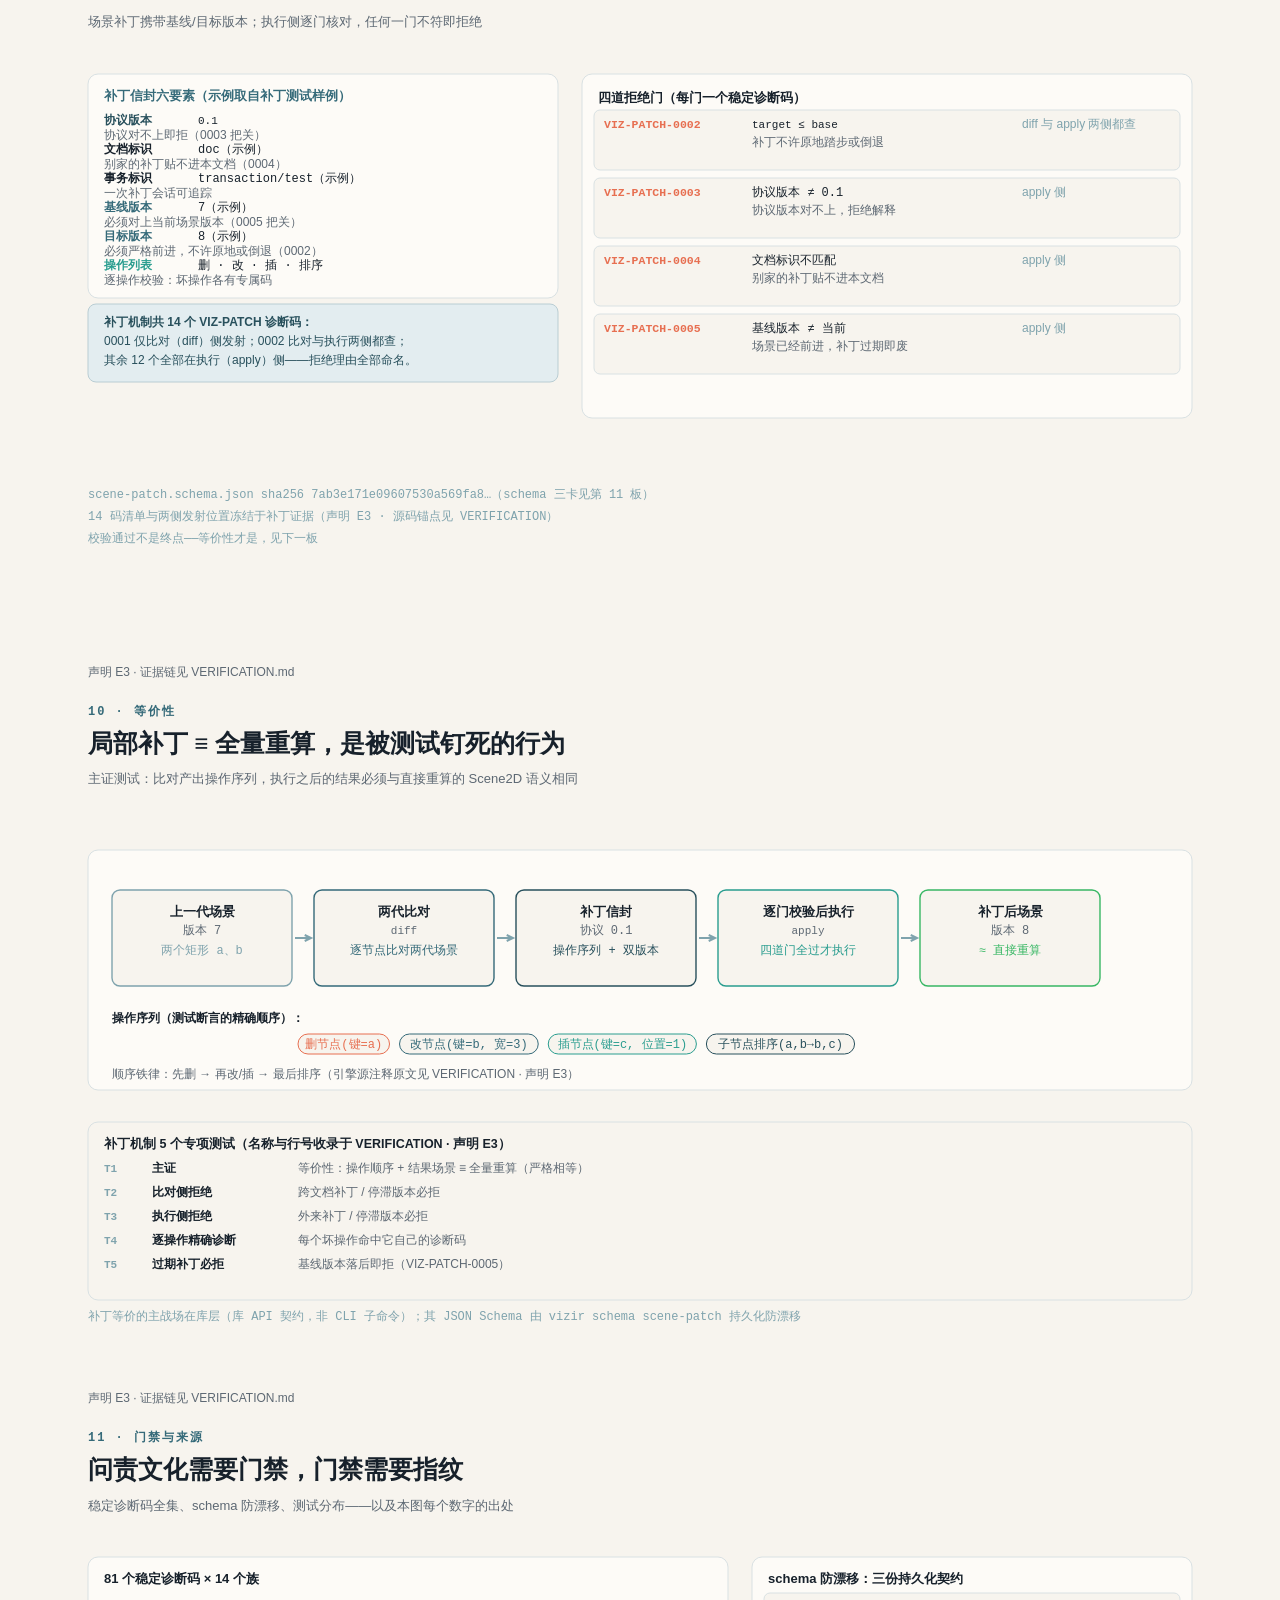
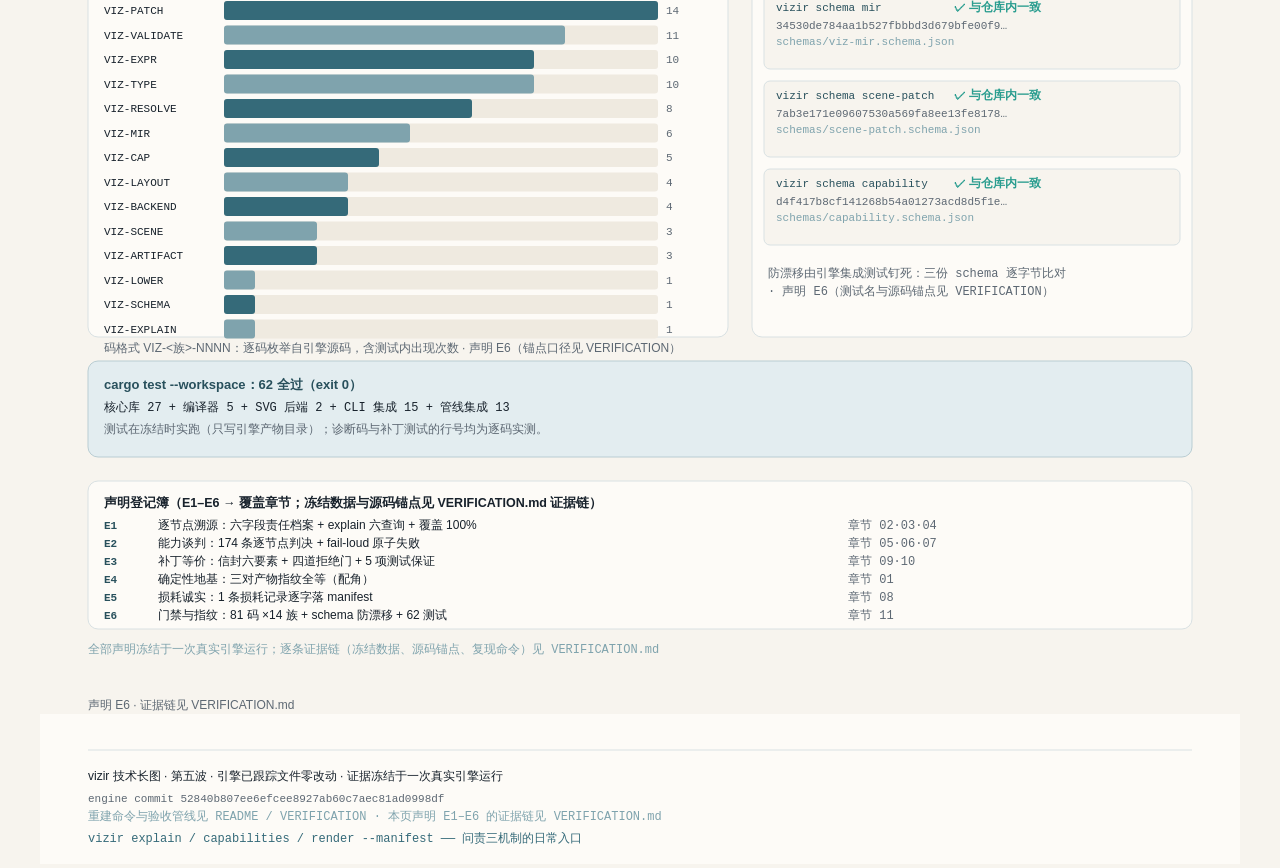
==== commit 1489ec0d: "docs(vizir-explainer): fleet refine — zero- 2026-09-06 create-explainer 全队精修：按只读 survey 修复 7 项（zero-" ====
--- a/docs/infographics/vizir-explainer/index.html
+++ b/docs/infographics/vizir-explainer/index.html
@@ -6,53 +6,145 @@
 <title>vizir 技术长图 · 编译器问责对象</title>
 <style>
   html, body { margin: 0; padding: 0; background: #F7F4EE; }
-  body { width: 1200px; margin: 0 auto; font-family: 'Source Han Sans SC',
+  body { max-width: 1200px; margin: 0 auto; font-family: 'Source Han Sans SC',
          'PingFang SC', sans-serif; color: #17212B; }
   header, footer { display: block; }
-  section.chapter { display: block; }
-  img.panel { display: block; width: 1200px; height: auto; border: 0; }
+  section.chapter { display: block; padding: 22px 0 0; }
+  section.chapter > p.kicker {
+    margin: 0 48px 8px; font-family: '0xProto Nerd Font', 'SF Mono', Menlo,
+    monospace; font-size: 12px; font-weight: 700; color: #356A79;
+    letter-spacing: 2px; }
+  section.chapter > h1 {
+    margin: 0 48px 10px; font-family: 'Source Han Serif SC', 'PingFang SC',
+    serif; font-size: 40px; line-height: 1.25; font-weight: 700;
+    color: #17212B; }
+  section.chapter > h2 {
+    margin: 0 48px 8px; font-family: 'Source Han Serif SC', 'PingFang SC',
+    serif; font-size: 25px; line-height: 1.3; font-weight: 700;
+    color: #17212B; }
+  section.chapter > p.lede {
+    margin: 0 48px 12px; font-size: 13px; line-height: 1.7;
+    color: #5D6873; }
+  section#01-hero > p.lede { font-size: 14px; }
+  figure.fig { margin: 0; }
+  figure.fig figcaption {
+    margin: 5px 48px 0; font-size: 12px; line-height: 1.5;
+    color: #5D6873; }
+  svg.panel { display: block; }
 </style>
 </head>
 <body>
 <header id="top"></header>
 <section class="chapter" id="01-hero">
-<img class="panel" alt="01-hero" src="[data-uri]">
+<p class="kicker">TECHNICAL INFOGRAPHIC · vizir 0.1.0 · 可审计编译器问责</p>
+<h1>可视化文档，是编译器的问责对象</h1>
+<p class="lede">vizir 把一份 YAML 可视化文档编译成 SVG：途中每一级 IR、每一个节点、每一次后端降级都留下可质询的记录——节点能被 explain 溯源到数据行与生成 pass，能力不支持就以稳定诊断码 fail-loud，局部补丁必须与全量重算语义等价。</p>
+<figure class="fig">
+<svg xmlns="http://www.w3.org/2000/svg" viewBox="0 0 1200 494" width="1200" height="494"><rect x="0" y="0" width="1200" height="494" fill="#F7F4EE"/><rect x="0" y="0" width="1200" height="494" fill="#FDFBF7"/><rect x="0" y="0" width="1200" height="6" fill="#356A79"/><g transform="translate(0 -174)"><rect x="48.0" y="214" width="352.0" height="148" fill="#F7F4EE" stroke="#D9E1E3" stroke-width="1" rx="10"/><rect x="48.0" y="214" width="352.0" height="4" fill="#356A79" rx="2"/><text x="64.0" y="244" font-size="13" fill="#356A79" font-family="'Source Han Sans SC','PingFang SC',sans-serif" font-weight="700" text-anchor="start">机制一 · 逐节点溯源</text><text x="64.0" y="264" font-size="12" fill="#5D6873" font-family="'0xProto Nerd Font','SF Mono',Menlo,monospace" font-weight="400" text-anchor="start">explain</text><text x="64.0" y="288" font-size="12" fill="#17212B" font-family="'Source Han Sans SC','PingFang SC',sans-serif" font-weight="400" text-anchor="start">每个 Scene2D 节点携带 Origin 责任链：HIR 来源 / </text><text x="64.0" y="307" font-size="12" fill="#17212B" font-family="'Source Han Sans SC','PingFang SC',sans-serif" font-weight="400" text-anchor="start">MIR 来源 / data-key / 数据 lineage / 生成 pass /</text><text x="64.0" y="326" font-size="12" fill="#17212B" font-family="'Source Han Sans SC','PingFang SC',sans-serif" font-weight="400" text-anchor="start"> 人类可读解释。</text><rect x="424.0" y="214" width="352.0" height="148" fill="#F7F4EE" stroke="#D9E1E3" stroke-width="1" rx="10"/><rect x="424.0" y="214" width="352.0" height="4" fill="#2A9D8F" rx="2"/><text x="440.0" y="244" font-size="13" fill="#2A9D8F" font-family="'Source Han Sans SC','PingFang SC',sans-serif" font-weight="700" text-anchor="start">机制二 · 能力谈判</text><text x="440.0" y="264" font-size="12" fill="#5D6873" font-family="'0xProto Nerd Font','SF Mono',Menlo,monospace" font-weight="400" text-anchor="start">negotiate</text><text x="440.0" y="288" font-size="12" fill="#17212B" font-family="'Source Han Sans SC','PingFang SC',sans-serif" font-weight="400" text-anchor="start">编译前为每个节点显式谈判后端能力：174 条逐节点 </text><text x="440.0" y="307" font-size="12" fill="#17212B" font-family="'Source Han Sans SC','PingFang SC',sans-serif" font-weight="400" text-anchor="start">decision 写进 manifest；不支持即 VIZ-CAP 报错，绝</text><text x="440.0" y="326" font-size="12" fill="#17212B" font-family="'Source Han Sans SC','PingFang SC',sans-serif" font-weight="400" text-anchor="start">不静默消失。</text><rect x="800.0" y="214" width="352.0" height="148" fill="#F7F4EE" stroke="#D9E1E3" stroke-width="1" rx="10"/><rect x="800.0" y="214" width="352.0" height="4" fill="#E76F51" rx="2"/><text x="816.0" y="244" font-size="13" fill="#E76F51" font-family="'Source Han Sans SC','PingFang SC',sans-serif" font-weight="700" text-anchor="start">机制三 · 补丁等价</text><text x="816.0" y="264" font-size="12" fill="#5D6873" font-family="'0xProto Nerd Font','SF Mono',Menlo,monospace" font-weight="400" text-anchor="start">schema scene-patch</text><text x="816.0" y="288" font-size="12" fill="#17212B" font-family="'Source Han Sans SC','PingFang SC',sans-serif" font-weight="400" text-anchor="start">场景补丁带版本对账：局部补丁必须证明自己与全量重算语</text><text x="816.0" y="307" font-size="12" fill="#17212B" font-family="'Source Han Sans SC','PingFang SC',sans-serif" font-weight="400" text-anchor="start">义等价，基线版本对不上就拒绝，不猜。</text><rect x="48.0" y="392" width="170.67" height="92" fill="#FDFBF7" stroke="#D9E1E3" stroke-width="1" rx="8"/><rect x="48.0" y="392" width="4" height="92" fill="#356A79"/><text x="64.0" y="428" font-size="26" fill="#17212B" font-family="'Source Han Serif SC','PingFang SC',serif" font-weight="700" text-anchor="start">7</text><text x="64.0" y="448" font-size="12" fill="#5D6873" font-family="'Source Han Sans SC','PingFang SC',sans-serif" font-weight="400" text-anchor="start">CLI 子命令</text><text x="64.0" y="465" font-size="11" fill="#356A79" font-family="'0xProto Nerd Font','SF Mono',Menlo,monospace" font-weight="400" text-anchor="start">validate…schema</text><rect x="234.67" y="392" width="170.67" height="92" fill="#FDFBF7" stroke="#D9E1E3" stroke-width="1" rx="8"/><rect x="234.67" y="392" width="4" height="92" fill="#356A79"/><text x="250.67" y="428" font-size="26" fill="#17212B" font-family="'Source Han Serif SC','PingFang SC',serif" font-weight="700" text-anchor="start">62</text><text x="250.67" y="448" font-size="12" fill="#5D6873" font-family="'Source Han Sans SC','PingFang SC',sans-serif" font-weight="400" text-anchor="start">测试全过</text><text x="250.67" y="465" font-size="11" fill="#356A79" font-family="'0xProto Nerd Font','SF Mono',Menlo,monospace" font-weight="400" text-anchor="start">cargo test --workspace</text><rect x="421.33" y="392" width="170.67" height="92" fill="#FDFBF7" stroke="#D9E1E3" stroke-width="1" rx="8"/><rect x="421.33" y="392" width="4" height="92" fill="#356A79"/><text x="437.33" y="428" font-size="26" fill="#17212B" font-family="'Source Han Serif SC','PingFang SC',serif" font-weight="700" text-anchor="start">81×14</text><text x="437.33" y="448" font-size="12" fill="#5D6873" font-family="'Source Han Sans SC','PingFang SC',sans-serif" font-weight="400" text-anchor="start">稳定诊断码</text><text x="437.33" y="465" font-size="12" fill="#356A79" font-family="'0xProto Nerd Font','SF Mono',Menlo,monospace" font-weight="400" text-anchor="start">VIZ-&lt;族&gt;-NNNN</text><rect x="608.0" y="392" width="170.67" height="92" fill="#FDFBF7" stroke="#D9E1E3" stroke-width="1" rx="8"/><rect x="608.0" y="392" width="4" height="92" fill="#356A79"/><text x="624.0" y="428" font-size="26" fill="#17212B" font-family="'Source Han Serif SC','PingFang SC',serif" font-weight="700" text-anchor="start">110</text><text x="624.0" y="448" font-size="12" fill="#5D6873" font-family="'Source Han Sans SC','PingFang SC',sans-serif" font-weight="400" text-anchor="start">Scene2D 节点</text><text x="624.0" y="465" font-size="12" fill="#356A79" font-family="'0xProto Nerd Font','SF Mono',Menlo,monospace" font-weight="400" text-anchor="start">全部携带 Origin</text><rect x="794.67" y="392" width="170.67" height="92" fill="#FDFBF7" stroke="#D9E1E3" stroke-width="1" rx="8"/><rect x="794.67" y="392" width="4" height="92" fill="#356A79"/><text x="810.67" y="428" font-size="26" fill="#17212B" font-family="'Source Han Serif SC','PingFang SC',serif" font-weight="700" text-anchor="start">174</text><text x="810.67" y="448" font-size="11.5" fill="#5D6873" font-family="'Source Han Sans SC','PingFang SC',sans-serif" font-weight="400" text-anchor="start">capability decisions</text><text x="810.67" y="465" font-size="12" fill="#356A79" font-family="'0xProto Nerd Font','SF Mono',Menlo,monospace" font-weight="400" text-anchor="start">逐节点写入 manifest</text><rect x="981.33" y="392" width="170.67" height="92" fill="#FDFBF7" stroke="#D9E1E3" stroke-width="1" rx="8"/><rect x="981.33" y="392" width="4" height="92" fill="#356A79"/><text x="997.33" y="428" font-size="26" fill="#17212B" font-family="'Source Han Serif SC','PingFang SC',serif" font-weight="700" text-anchor="start">11</text><text x="997.33" y="448" font-size="11.5" fill="#5D6873" font-family="'Source Han Sans SC','PingFang SC',sans-serif" font-weight="400" text-anchor="start">examples</text><text x="997.33" y="465" font-size="12" fill="#356A79" font-family="'0xProto Nerd Font','SF Mono',Menlo,monospace" font-weight="400" text-anchor="start">四类目录</text><rect x="48" y="512" width="1104" height="4" fill="#D9E1E3"/><text x="48" y="544" font-size="12.5" fill="#5D6873" font-family="'Source Han Sans SC','PingFang SC',sans-serif" font-weight="400" text-anchor="start">本页每个数字都冻结自一次真实引擎运行，可逐项复现（证据链见 VERIFICATION.md）；本图构建未改动引擎任何已跟踪文件、未提交任何 commit。</text><text x="48" y="566" font-size="12" fill="#7FA3AD" font-family="'0xProto Nerd Font','SF Mono',Menlo,monospace" font-weight="400" text-anchor="start">engine commit 52840b807ee6 · rustc rustc 1.98.0 · 输入 examples/chart/service-health.viz.yaml</text><text x="48" y="588" font-size="12" fill="#7FA3AD" font-family="'0xProto Nerd Font','SF Mono',Menlo,monospace" font-weight="400" text-anchor="start">差异化边界：本图不讲「又一套分层 IR」也不讲「渲染确定性」——那些属于姊妹图 graph-ir-rs / plot-go；本图只讲问责三机制。</text><text x="48" y="610" font-size="12" fill="#7FA3AD" font-family="'0xProto Nerd Font','SF Mono',Menlo,monospace" font-weight="400" text-anchor="start">机制源码锚点与冻结数据收录于 VERIFICATION.md 证据链（本页不印代码坐标）· 声明 E1/E2/E3</text><text x="48" y="632" font-size="12" fill="#7FA3AD" font-family="'0xProto Nerd Font','SF Mono',Menlo,monospace" font-weight="400" text-anchor="start">examples 口径：工作树 11 = 已跟踪 10 + 未跟踪 WIP 1（mixed/capacity-planning，见 engine.json 基线）；fresh clone 复现为 10</text></g></svg>
+<figcaption>声明 E1·E2·E3（三机制卡与档案数字）· 证据链见 VERIFICATION.md</figcaption>
+</figure>
 </section>
 <section class="chapter" id="02-pipeline">
-<img class="panel" alt="02-pipeline" src="[data-uri]">
+<p class="kicker">01 · 问责管线</p>
+<h2>四级流水，每一级都留下责任证据</h2>
+<p class="lede">VizHIR → VizMIR → Scene2D → 后端谈判：产物可复算，责任可点名</p>
+<figure class="fig">
+<svg xmlns="http://www.w3.org/2000/svg" viewBox="0 0 1200 488" width="1200" height="488"><rect x="0" y="0" width="1200" height="488" fill="#F7F4EE"/><g transform="translate(0 -122)"><rect x="48.0" y="150" width="261.0" height="240" fill="#FDFBF7" stroke="#D9E1E3" stroke-width="1" rx="10"/><rect x="48.0" y="150" width="261.0" height="4" fill="#356A79" rx="2"/><text x="62.0" y="180" font-size="17" fill="#17212B" font-family="'Source Han Serif SC','PingFang SC',serif" font-weight="700" text-anchor="start">VizHIR</text><text x="62.0" y="198" font-size="11" fill="#5D6873" font-family="'0xProto Nerd Font','SF Mono',Menlo,monospace" font-weight="400" text-anchor="start">version 0.1</text><text x="62.0" y="220" font-size="12" fill="#356A79" font-family="'Source Han Sans SC','PingFang SC',sans-serif" font-weight="400" text-anchor="start">人类手写的语义文档</text><text x="62.0" y="244" font-size="12" fill="#17212B" font-family="'Source Han Sans SC','PingFang SC',sans-serif" font-weight="400" text-anchor="start">稳定 id：</text><text x="62.0" y="260" font-size="11" fill="#17212B" font-family="'Source Han Sans SC','PingFang SC',sans-serif" font-weight="400" text-anchor="start">service-health-dashboard</text><text x="62.0" y="281" font-size="12" fill="#17212B" font-family="'Source Han Sans SC','PingFang SC',sans-serif" font-weight="400" text-anchor="start">数据、视图、编码在此声明</text><text x="62.0" y="302" font-size="12" fill="#17212B" font-family="'Source Han Sans SC','PingFang SC',sans-serif" font-weight="400" text-anchor="start">责任证据：稳定身份 + 引用校验</text><text x="62.0" y="372" font-size="11" fill="#28505C" font-family="'0xProto Nerd Font','SF Mono',Menlo,monospace" font-weight="400" text-anchor="start">validate / normalize</text><line x1="312.0" y1="270" x2="326.0" y2="270" stroke="#7FA3AD" stroke-width="2.5"/><path d="M 319.7 273.0 L 326.0 270.0 L 319.7 267.0" stroke="#7FA3AD" stroke-width="2.5" fill="none"/><rect x="329.0" y="150" width="261.0" height="240" fill="#FDFBF7" stroke="#D9E1E3" stroke-width="1" rx="10"/><rect x="329.0" y="150" width="261.0" height="4" fill="#28505C" rx="2"/><text x="343.0" y="180" font-size="17" fill="#17212B" font-family="'Source Han Serif SC','PingFang SC',serif" font-weight="700" text-anchor="start">VizMIR</text><text x="343.0" y="198" font-size="11" fill="#5D6873" font-family="'0xProto Nerd Font','SF Mono',Menlo,monospace" font-weight="400" text-anchor="start">version 0.1</text><text x="343.0" y="220" font-size="12" fill="#28505C" font-family="'Source Han Sans SC','PingFang SC',sans-serif" font-weight="400" text-anchor="start">规范化中间表示</text><text x="343.0" y="244" font-size="12" fill="#17212B" font-family="'Source Han Sans SC','PingFang SC',sans-serif" font-weight="400" text-anchor="start">尺度显式化：domain/range 落盘</text><text x="343.0" y="265" font-size="12" fill="#17212B" font-family="'Source Han Sans SC','PingFang SC',sans-serif" font-weight="400" text-anchor="start">provenance 字符串解释推断</text><text x="343.0" y="286" font-size="12" fill="#17212B" font-family="'Source Han Sans SC','PingFang SC',sans-serif" font-weight="400" text-anchor="start">责任证据：每条推断附解释</text><text x="343.0" y="372" font-size="11" fill="#28505C" font-family="'0xProto Nerd Font','SF Mono',Menlo,monospace" font-weight="400" text-anchor="start">lower</text><line x1="593.0" y1="270" x2="607.0" y2="270" stroke="#7FA3AD" stroke-width="2.5"/><path d="M 600.7 273.0 L 607.0 270.0 L 600.7 267.0" stroke="#7FA3AD" stroke-width="2.5" fill="none"/><rect x="610.0" y="150" width="261.0" height="240" fill="#FDFBF7" stroke="#D9E1E3" stroke-width="1" rx="10"/><rect x="610.0" y="150" width="261.0" height="4" fill="#2A9D8F" rx="2"/><text x="624.0" y="180" font-size="17" fill="#17212B" font-family="'Source Han Serif SC','PingFang SC',serif" font-weight="700" text-anchor="start">Scene2D</text><text x="624.0" y="198" font-size="11" fill="#5D6873" font-family="'0xProto Nerd Font','SF Mono',Menlo,monospace" font-weight="400" text-anchor="start">resolved</text><text x="624.0" y="220" font-size="12" fill="#2A9D8F" font-family="'Source Han Sans SC','PingFang SC',sans-serif" font-weight="400" text-anchor="start">解析后的 2D 场景</text><text x="624.0" y="244" font-size="12" fill="#17212B" font-family="'Source Han Sans SC','PingFang SC',sans-serif" font-weight="400" text-anchor="start">110 个节点全部携带 Origin</text><text x="624.0" y="265" font-size="12" fill="#17212B" font-family="'Source Han Sans SC','PingFang SC',sans-serif" font-weight="400" text-anchor="start">坐标、样式、文本已定死</text><text x="624.0" y="286" font-size="12" fill="#17212B" font-family="'Source Han Sans SC','PingFang SC',sans-serif" font-weight="400" text-anchor="start">责任证据：逐节点责任链</text><text x="624.0" y="372" font-size="11" fill="#28505C" font-family="'0xProto Nerd Font','SF Mono',Menlo,monospace" font-weight="400" text-anchor="start">explain --node &lt;path&gt;</text><line x1="874.0" y1="270" x2="888.0" y2="270" stroke="#7FA3AD" stroke-width="2.5"/><path d="M 881.7 273.0 L 888.0 270.0 L 881.7 267.0" stroke="#7FA3AD" stroke-width="2.5" fill="none"/><rect x="891.0" y="150" width="261.0" height="240" fill="#FDFBF7" stroke="#D9E1E3" stroke-width="1" rx="10"/><rect x="891.0" y="150" width="261.0" height="4" fill="#E76F51" rx="2"/><text x="905.0" y="180" font-size="17" fill="#17212B" font-family="'Source Han Serif SC','PingFang SC',serif" font-weight="700" text-anchor="start">后端谈判</text><text x="905.0" y="198" font-size="11" fill="#5D6873" font-family="'0xProto Nerd Font','SF Mono',Menlo,monospace" font-weight="400" text-anchor="start">negotiate</text><text x="905.0" y="220" font-size="12" fill="#E76F51" font-family="'Source Han Sans SC','PingFang SC',sans-serif" font-weight="400" text-anchor="start">能力面显式对齐</text><text x="905.0" y="244" font-size="12" fill="#17212B" font-family="'Source Han Sans SC','PingFang SC',sans-serif" font-weight="400" text-anchor="start">svg/png 各自声明 supports</text><text x="905.0" y="265" font-size="12" fill="#17212B" font-family="'Source Han Sans SC','PingFang SC',sans-serif" font-weight="400" text-anchor="start">不支持 → VIZ-CAP 稳定诊断码</text><text x="905.0" y="286" font-size="12" fill="#17212B" font-family="'Source Han Sans SC','PingFang SC',sans-serif" font-weight="400" text-anchor="start">责任证据：逐节点 decision</text><text x="905.0" y="372" font-size="11" fill="#28505C" font-family="'0xProto Nerd Font','SF Mono',Menlo,monospace" font-weight="400" text-anchor="start">render --manifest</text><rect x="48" y="420" width="1104" height="92" fill="#E3EDF0" stroke="#B9CDD3" stroke-width="1" rx="8"/><text x="64" y="446" font-size="12.5" fill="#28505C" font-family="'Source Han Sans SC','PingFang SC',sans-serif" font-weight="700" text-anchor="start">问责的地基：字节级可复算（配角，不是本图主角）</text><text x="64.0" y="468" font-size="11" fill="#17212B" font-family="'0xProto Nerd Font','SF Mono',Menlo,monospace" font-weight="400" text-anchor="start">VizMIR (normalize)</text><text x="64.0" y="484" font-size="11" fill="#5D6873" font-family="'0xProto Nerd Font','SF Mono',Menlo,monospace" font-weight="400" text-anchor="start">5898b8dc154182a5…</text><text x="64.0" y="500" font-size="12" fill="#2A9D8F" font-family="'Source Han Sans SC','PingFang SC',sans-serif" font-weight="400" text-anchor="start">✓ 两跑一致</text><text x="421.33" y="468" font-size="11" fill="#17212B" font-family="'0xProto Nerd Font','SF Mono',Menlo,monospace" font-weight="400" text-anchor="start">Scene2D (lower)</text><text x="421.33" y="484" font-size="11" fill="#5D6873" font-family="'0xProto Nerd Font','SF Mono',Menlo,monospace" font-weight="400" text-anchor="start">70b6e2a9a7bd858d…</text><text x="421.33" y="500" font-size="12" fill="#2A9D8F" font-family="'Source Han Sans SC','PingFang SC',sans-serif" font-weight="400" text-anchor="start">✓ 两跑一致</text><text x="778.67" y="468" font-size="11" fill="#17212B" font-family="'0xProto Nerd Font','SF Mono',Menlo,monospace" font-weight="400" text-anchor="start">SVG (render)</text><text x="778.67" y="484" font-size="11" fill="#5D6873" font-family="'0xProto Nerd Font','SF Mono',Menlo,monospace" font-weight="400" text-anchor="start">6a2caf37cb97841a…</text><text x="778.67" y="500" font-size="12" fill="#2A9D8F" font-family="'Source Han Sans SC','PingFang SC',sans-serif" font-weight="400" text-anchor="start">✓ 两跑一致</text><text x="48" y="538" font-size="12" fill="#7FA3AD" font-family="'0xProto Nerd Font','SF Mono',Menlo,monospace" font-weight="400" text-anchor="start">三对指纹全等（规范化/降级/渲染各两跑）；manifest 仅 output 路径一行随路径变化，同路径重跑 byte 级一致 · 声明 E4</text><text x="48" y="560" font-size="12" fill="#7FA3AD" font-family="'0xProto Nerd Font','SF Mono',Menlo,monospace" font-weight="400" text-anchor="start">输入 examples/chart/service-health.viz.yaml（sha256 见 VERIFICATION.md）· 证据链见 VERIFICATION.md</text></g></svg>
+<figcaption>声明 E4 · 证据链见 VERIFICATION.md</figcaption>
+</figure>
 </section>
 <section class="chapter" id="03-origin">
-<img class="panel" alt="03-origin" src="[data-uri]">
+<p class="kicker">02 · Origin 责任链</p>
+<h2>每个 Scene2D 节点都自带六字段档案</h2>
+<p class="lede">例：explain --node latency-risk/point/gateway —— 下表全部为真实字段值，非示意</p>
+<figure class="fig">
+<svg xmlns="http://www.w3.org/2000/svg" viewBox="0 0 1200 526" width="1200" height="526"><rect x="0" y="0" width="1200" height="526" fill="#F7F4EE"/><g transform="translate(0 -122)"><rect x="48" y="152" width="700" height="330" fill="#FDFBF7" stroke="#D9E1E3" stroke-width="1" rx="10"/><text x="64" y="178" font-size="12.5" fill="#356A79" font-family="'Source Han Sans SC','PingFang SC',sans-serif" font-weight="700" text-anchor="start">六字段责任档案（下表全部为真实字段值，非示意）</text><text x="64" y="196" font-size="12" fill="#5D6873" font-family="'Source Han Sans SC','PingFang SC',sans-serif" font-weight="400" text-anchor="start">字段原文键名见右卡真实输出节选；源码锚点见 VERIFICATION.md · 声明 E3</text><rect x="60" y="214" width="676" height="40" fill="#F7F4EE" stroke="#D9E1E3" stroke-width="1" rx="6"/><text x="70" y="228" font-size="12" fill="#28505C" font-family="'Source Han Sans SC','PingFang SC',sans-serif" font-weight="700" text-anchor="start">HIR 视图声明</text><text x="198" y="228" font-size="11" fill="#17212B" font-family="'0xProto Nerd Font','SF Mono',Menlo,monospace" font-weight="400" text-anchor="start">latency-risk</text><text x="198" y="243" font-size="12" fill="#5D6873" font-family="'Source Han Sans SC','PingFang SC',sans-serif" font-weight="400" text-anchor="start">它由哪条视图声明展开</text><rect x="60" y="258" width="676" height="40" fill="#F7F4EE" stroke="#D9E1E3" stroke-width="1" rx="6"/><text x="70" y="272" font-size="12" fill="#28505C" font-family="'Source Han Sans SC','PingFang SC',sans-serif" font-weight="700" text-anchor="start">MIR 标记组</text><text x="198" y="272" font-size="11" fill="#17212B" font-family="'0xProto Nerd Font','SF Mono',Menlo,monospace" font-weight="400" text-anchor="start">latency-risk/marks/points</text><text x="198" y="287" font-size="12" fill="#5D6873" font-family="'Source Han Sans SC','PingFang SC',sans-serif" font-weight="400" text-anchor="start">它由哪个标记组实例化</text><rect x="60" y="302" width="676" height="40" fill="#F7F4EE" stroke="#D9E1E3" stroke-width="1" rx="6"/><text x="70" y="316" font-size="12" fill="#28505C" font-family="'Source Han Sans SC','PingFang SC',sans-serif" font-weight="700" text-anchor="start">数据键</text><text x="198" y="316" font-size="11" fill="#17212B" font-family="'0xProto Nerd Font','SF Mono',Menlo,monospace" font-weight="400" text-anchor="start">gateway</text><text x="198" y="331" font-size="12" fill="#5D6873" font-family="'Source Han Sans SC','PingFang SC',sans-serif" font-weight="400" text-anchor="start">绑定到哪一行数据（稳定键）</text><rect x="60" y="346" width="676" height="40" fill="#F7F4EE" stroke="#D9E1E3" stroke-width="1" rx="6"/><text x="70" y="360" font-size="12" fill="#28505C" font-family="'Source Han Sans SC','PingFang SC',sans-serif" font-weight="700" text-anchor="start">数据谱系</text><text x="198" y="360" font-size="11" fill="#17212B" font-family="'0xProto Nerd Font','SF Mono',Menlo,monospace" font-weight="400" text-anchor="start">data/services</text><text x="198" y="375" font-size="12" fill="#5D6873" font-family="'Source Han Sans SC','PingFang SC',sans-serif" font-weight="400" text-anchor="start">数据从哪个数据集流入</text><rect x="60" y="390" width="676" height="40" fill="#F7F4EE" stroke="#D9E1E3" stroke-width="1" rx="6"/><text x="70" y="404" font-size="12" fill="#28505C" font-family="'Source Han Sans SC','PingFang SC',sans-serif" font-weight="700" text-anchor="start">生成 pass</text><text x="198" y="404" font-size="11" fill="#17212B" font-family="'0xProto Nerd Font','SF Mono',Menlo,monospace" font-weight="400" text-anchor="start">build-symbol-scene</text><text x="198" y="419" font-size="12" fill="#5D6873" font-family="'Source Han Sans SC','PingFang SC',sans-serif" font-weight="400" text-anchor="start">由哪条生成 pass 产出</text><rect x="60" y="434" width="676" height="40" fill="#F7F4EE" stroke="#D9E1E3" stroke-width="1" rx="6"/><text x="70" y="448" font-size="12" fill="#28505C" font-family="'Source Han Sans SC','PingFang SC',sans-serif" font-weight="700" text-anchor="start">人读解释</text><text x="198" y="448" font-size="11" fill="#17212B" font-family="'0xProto Nerd Font','SF Mono',Menlo,monospace" font-weight="400" text-anchor="start">datum gateway mapped through scales latency-risk/…</text><text x="198" y="463" font-size="12" fill="#5D6873" font-family="'Source Han Sans SC','PingFang SC',sans-serif" font-weight="400" text-anchor="start">一句话解释它为什么长这样</text><rect x="772" y="152" width="380" height="250" fill="#FFFFFF" stroke="#D9E1E3" stroke-width="1" rx="6"/><text x="784" y="174" font-size="12" fill="#5D6873" font-family="'0xProto Nerd Font','SF Mono',Menlo,monospace" font-weight="400" text-anchor="start">vizir lower → run-a.scene.json（真实输出节选）</text><text x="784" y="197" font-size="12" fill="#5D6873" font-family="'0xProto Nerd Font','SF Mono',Menlo,monospace" font-weight="400" text-anchor="start">&quot;id&quot;: &quot;latency-risk/point/gateway&quot;,</text><text x="784" y="216" font-size="12" fill="#17212B" font-family="'0xProto Nerd Font','SF Mono',Menlo,monospace" font-weight="400" text-anchor="start">&quot;origin&quot;: {</text><text x="784" y="235" font-size="12" fill="#17212B" font-family="'0xProto Nerd Font','SF Mono',Menlo,monospace" font-weight="400" text-anchor="start">  &quot;hir_node&quot;: &quot;latency-risk&quot;,</text><text x="784" y="254" font-size="12" fill="#17212B" font-family="'0xProto Nerd Font','SF Mono',Menlo,monospace" font-weight="400" text-anchor="start">  &quot;mir_node&quot;: &quot;latency-risk/marks/points&quot;,</text><text x="784" y="273" font-size="12" fill="#28505C" font-family="'0xProto Nerd Font','SF Mono',Menlo,monospace" font-weight="400" text-anchor="start">  &quot;data_key&quot;: &quot;gateway&quot;,</text><text x="784" y="292" font-size="12" fill="#28505C" font-family="'0xProto Nerd Font','SF Mono',Menlo,monospace" font-weight="400" text-anchor="start">  &quot;data_lineage&quot;: [&quot;data/services&quot;],</text><text x="784" y="311" font-size="12" fill="#2A9D8F" font-family="'0xProto Nerd Font','SF Mono',Menlo,monospace" font-weight="400" text-anchor="start">  &quot;generated_by&quot;: &quot;build-symbol-scene&quot;,</text><text x="784" y="330" font-size="12" fill="#356A79" font-family="'0xProto Nerd Font','SF Mono',Menlo,monospace" font-weight="400" text-anchor="start">  &quot;explanation&quot;: &quot;datum gateway mapped through </text><text x="784" y="349" font-size="12" fill="#356A79" font-family="'0xProto Nerd Font','SF Mono',Menlo,monospace" font-weight="400" text-anchor="start">      scales latency-risk/x and latency-risk/y&quot;</text><text x="784" y="368" font-size="12" fill="#17212B" font-family="'0xProto Nerd Font','SF Mono',Menlo,monospace" font-weight="400" text-anchor="start">}</text><text x="772" y="412" font-size="12" fill="#7FA3AD" font-family="'0xProto Nerd Font','SF Mono',Menlo,monospace" font-weight="400" text-anchor="start">省略规则：可选字段缺省时整键不写入输出 JSON（细则见声明 E3）</text><rect x="772" y="426" width="380" height="106" fill="#DDF2EC" stroke="#2A9D8F" stroke-width="1" rx="8"/><text x="786" y="446" font-size="12" fill="#17212B" font-family="'Source Han Sans SC','PingFang SC',sans-serif" font-weight="700" text-anchor="start">110/110 个节点都带 origin 对象；</text><text x="786" y="466" font-size="12" fill="#17212B" font-family="'Source Han Sans SC','PingFang SC',sans-serif" font-weight="400" text-anchor="start">hir_node / mir_node / generated_by /</text><text x="786" y="484" font-size="12" fill="#17212B" font-family="'Source Han Sans SC','PingFang SC',sans-serif" font-weight="400" text-anchor="start">explanation 四字段必现；</text><text x="786" y="508" font-size="12" fill="#17212B" font-family="'Source Han Sans SC','PingFang SC',sans-serif" font-weight="400" text-anchor="start">data_key / data_lineage 可选：省略 86 / 74。</text><text x="48" y="548" font-size="12" fill="#7FA3AD" font-family="'0xProto Nerd Font','SF Mono',Menlo,monospace" font-weight="400" text-anchor="start">六字段值逐字取自真实降级输出（右卡节选）；110 节点全覆盖 · 声明 E3 · 证据链见 VERIFICATION</text><text x="48" y="570" font-size="12" fill="#7FA3AD" font-family="'0xProto Nerd Font','SF Mono',Menlo,monospace" font-weight="400" text-anchor="start">「谁是它的爹、吃了哪行数据、哪个 pass 造的、为什么长这样」——四问全部可机器读取</text></g></svg>
+<figcaption>声明 E1 · 证据链见 VERIFICATION.md</figcaption>
+</figure>
 </section>
 <section class="chapter" id="04-explain-tree">
-<img class="panel" alt="04-explain-tree" src="[data-uri]">
+<p class="kicker">03 · explain 决策树</p>
+<h2>一条命令，把任意节点送回被告席</h2>
+<p class="lede">六个真实查询：两个数据点、坐标轴、条形、刻度标签、以及一个不存在的节点</p>
+<figure class="fig">
+<svg xmlns="http://www.w3.org/2000/svg" viewBox="0 0 1200 774" width="1200" height="774"><rect x="0" y="0" width="1200" height="774" fill="#F7F4EE"/><g transform="translate(0 -122)"><rect x="48" y="138" width="1104" height="40" fill="#FFFFFF" stroke="#D9E1E3" stroke-width="1" rx="6"/><text x="60" y="159.5" font-size="11.5" fill="#28505C" font-family="'0xProto Nerd Font','SF Mono',Menlo,monospace" font-weight="400" text-anchor="start">vizir explain examples/chart/service-health.viz.yaml --node &lt;stable-node-id&gt;</text><rect x="48" y="198" width="1104" height="92" fill="#FDFBF7" stroke="#D9E1E3" stroke-width="1" rx="8"/><rect x="48" y="198" width="4" height="92" fill="#356A79"/><text x="66" y="222" font-size="12.5" fill="#17212B" font-family="'0xProto Nerd Font','SF Mono',Menlo,monospace" font-weight="400" text-anchor="start">latency-risk/point/gateway</text><rect x="66" y="234" width="174.76" height="20" fill="#F7F4EE" stroke="#356A79" stroke-width="1" rx="10"/><text x="153.38" y="247.96" font-size="11" fill="#356A79" font-family="'0xProto Nerd Font','SF Mono',Menlo,monospace" font-weight="400" text-anchor="middle">build-symbol-scene</text><text x="252.76" y="248" font-size="11" fill="#5D6873" font-family="'0xProto Nerd Font','SF Mono',Menlo,monospace" font-weight="400" text-anchor="start">data-key: gateway · data-lineage: data/services · mir: latency-risk/marks/points</text><text x="66" y="272" font-size="11" fill="#28505C" font-family="'0xProto Nerd Font','SF Mono',Menlo,monospace" font-weight="400" text-anchor="start">datum gateway mapped through scales latency-risk/x and latency-risk/y</text><rect x="48" y="302" width="1104" height="92" fill="#FDFBF7" stroke="#D9E1E3" stroke-width="1" rx="8"/><rect x="48" y="302" width="4" height="92" fill="#356A79"/><text x="66" y="326" font-size="12.5" fill="#17212B" font-family="'0xProto Nerd Font','SF Mono',Menlo,monospace" font-weight="400" text-anchor="start">latency-risk/point/inference</text><rect x="66" y="338" width="174.76" height="20" fill="#F7F4EE" stroke="#356A79" stroke-width="1" rx="10"/><text x="153.38" y="351.96" font-size="11" fill="#356A79" font-family="'0xProto Nerd Font','SF Mono',Menlo,monospace" font-weight="400" text-anchor="middle">build-symbol-scene</text><text x="252.76" y="352" font-size="11" fill="#5D6873" font-family="'0xProto Nerd Font','SF Mono',Menlo,monospace" font-weight="400" text-anchor="start">data-key: inference · data-lineage: data/services · mir: latency-risk/marks/points</text><text x="66" y="376" font-size="11" fill="#28505C" font-family="'0xProto Nerd Font','SF Mono',Menlo,monospace" font-weight="400" text-anchor="start">datum inference mapped through scales latency-risk/x and latency-risk/y</text><rect x="48" y="406" width="1104" height="92" fill="#FDFBF7" stroke="#D9E1E3" stroke-width="1" rx="8"/><rect x="48" y="406" width="4" height="92" fill="#28505C"/><text x="66" y="430" font-size="12.5" fill="#17212B" font-family="'0xProto Nerd Font','SF Mono',Menlo,monospace" font-weight="400" text-anchor="start">latency-risk/axis/x</text><rect x="66" y="442" width="165.94" height="20" fill="#F7F4EE" stroke="#28505C" stroke-width="1" rx="10"/><text x="148.97" y="455.96" font-size="11" fill="#28505C" font-family="'0xProto Nerd Font','SF Mono',Menlo,monospace" font-weight="400" text-anchor="middle">build-guide-scene</text><text x="243.94" y="456" font-size="11" fill="#5D6873" font-family="'0xProto Nerd Font','SF Mono',Menlo,monospace" font-weight="400" text-anchor="start">mir: latency-risk</text><text x="66" y="480" font-size="11" fill="#28505C" font-family="'0xProto Nerd Font','SF Mono',Menlo,monospace" font-weight="400" text-anchor="start">bottom axis emitted from explicit MIR guide</text><rect x="48" y="510" width="1104" height="92" fill="#FDFBF7" stroke="#D9E1E3" stroke-width="1" rx="8"/><rect x="48" y="510" width="4" height="92" fill="#2A9D8F"/><text x="66" y="534" font-size="12.5" fill="#17212B" font-family="'0xProto Nerd Font','SF Mono',Menlo,monospace" font-weight="400" text-anchor="start">availability-ranking/bar/billing</text><rect x="66" y="546" width="148.3" height="20" fill="#F7F4EE" stroke="#2A9D8F" stroke-width="1" rx="10"/><text x="140.15" y="559.96" font-size="11" fill="#2A9D8F" font-family="'0xProto Nerd Font','SF Mono',Menlo,monospace" font-weight="400" text-anchor="middle">build-bar-scene</text><text x="226.3" y="560" font-size="11" fill="#5D6873" font-family="'0xProto Nerd Font','SF Mono',Menlo,monospace" font-weight="400" text-anchor="start">data-key: billing · data-lineage: data/services · mir: availability-ranking/marks/bars</text><text x="66" y="584" font-size="11" fill="#28505C" font-family="'0xProto Nerd Font','SF Mono',Menlo,monospace" font-weight="400" text-anchor="start">bar billing mapped through availability-ranking/category and zero-preserving availability-ranking/value</text><rect x="48" y="614" width="1104" height="92" fill="#FDFBF7" stroke="#D9E1E3" stroke-width="1" rx="8"/><rect x="48" y="614" width="4" height="92" fill="#3B5DC9"/><text x="66" y="638" font-size="12.5" fill="#17212B" font-family="'0xProto Nerd Font','SF Mono',Menlo,monospace" font-weight="400" text-anchor="start">availability-ranking/axis/x/category/3</text><rect x="66" y="650" width="165.94" height="20" fill="#F7F4EE" stroke="#3B5DC9" stroke-width="1" rx="10"/><text x="148.97" y="663.96" font-size="11" fill="#3B5DC9" font-family="'0xProto Nerd Font','SF Mono',Menlo,monospace" font-weight="400" text-anchor="middle">shape-native-text</text><text x="243.94" y="664" font-size="11" fill="#5D6873" font-family="'0xProto Nerd Font','SF Mono',Menlo,monospace" font-weight="400" text-anchor="start">mir: availability-ranking</text><text x="66" y="688" font-size="11" fill="#28505C" font-family="'0xProto Nerd Font','SF Mono',Menlo,monospace" font-weight="400" text-anchor="start">category label generated from band scale domain</text><rect x="48" y="718" width="1104" height="66" fill="#F4C7B8" stroke="#E76F51" stroke-width="1.2" rx="8"/><text x="66" y="744" font-size="12.5" fill="#17212B" font-family="'0xProto Nerd Font','SF Mono',Menlo,monospace" font-weight="400" text-anchor="start">does/not/exist</text><text x="66" y="766" font-size="11.5" fill="#E76F51" font-family="'0xProto Nerd Font','SF Mono',Menlo,monospace" font-weight="700" text-anchor="start">VIZ-EXPLAIN-0001: no Scene2D node named &quot;does/not/exist&quot;</text><text x="48" y="802" font-size="12" fill="#7FA3AD" font-family="'0xProto Nerd Font','SF Mono',Menlo,monospace" font-weight="400" text-anchor="start">六查询输出逐字段实录 · VIZ-EXPLAIN-0001 = 唯一的 explain 失败码 · 声明 E1</text><text x="48" y="824" font-size="12" fill="#7FA3AD" font-family="'0xProto Nerd Font','SF Mono',Menlo,monospace" font-weight="400" text-anchor="start">generated_by 即着色：五个查询命中四条不同生成 pass —— 溯源粒度到 pass，不只到层级</text></g></svg>
+<figcaption>声明 E1 · 证据链见 VERIFICATION.md</figcaption>
+</figure>
 </section>
 <section class="chapter" id="05-coverage">
-<img class="panel" alt="05-coverage" src="[data-uri]">
+<p class="kicker">04 · 覆盖面</p>
+<h2>110 个节点，无一例外</h2>
+<p class="lede">按 generated_by（生成 pass）分组的 Scene2D 节点直方图——责任链覆盖率 100%</p>
+<figure class="fig">
+<svg xmlns="http://www.w3.org/2000/svg" viewBox="0 0 1200 448" width="1200" height="448"><rect x="0" y="0" width="1200" height="448" fill="#F7F4EE"/><g transform="translate(0 -122)"><rect x="48" y="168" width="1104" height="42" fill="#E3EDF0" stroke="#B9CDD3" stroke-width="1" rx="8"/><text x="64" y="195" font-size="12.5" fill="#28505C" font-family="'Source Han Sans SC','PingFang SC',sans-serif" font-weight="700" text-anchor="start">总节点 110 = 46 + 28 + 12 + 12 + 10 + 2，全部可 explain；histogram 见 scene_nodes.json</text><text x="48" y="251.32" font-size="12" fill="#17212B" font-family="'0xProto Nerd Font','SF Mono',Menlo,monospace" font-weight="400" text-anchor="start">shape-native-text</text><rect x="248" y="234" width="832" height="26" fill="#EFEAE0" rx="3"/><rect x="248" y="234" width="832.0" height="26" fill="#3B5DC9" rx="3"/><text x="1088" y="251.32" font-size="12" fill="#5D6873" font-family="'0xProto Nerd Font','SF Mono',Menlo,monospace" font-weight="400" text-anchor="start">46</text><text x="256" y="273" font-size="12" fill="#5D6873" font-family="'Source Han Sans SC','PingFang SC',sans-serif" font-weight="400" text-anchor="start">原生文本形状（刻度/图例/标签）</text><text x="48" y="303.32" font-size="12" fill="#17212B" font-family="'0xProto Nerd Font','SF Mono',Menlo,monospace" font-weight="400" text-anchor="start">build-guide-scene</text><rect x="248" y="286" width="832" height="26" fill="#EFEAE0" rx="3"/><rect x="248" y="286" width="506.43" height="26" fill="#28505C" rx="3"/><text x="1088" y="303.32" font-size="12" fill="#5D6873" font-family="'0xProto Nerd Font','SF Mono',Menlo,monospace" font-weight="400" text-anchor="start">28</text><text x="256" y="325" font-size="12" fill="#5D6873" font-family="'Source Han Sans SC','PingFang SC',sans-serif" font-weight="400" text-anchor="start">坐标轴与网格 guide</text><text x="48" y="355.32" font-size="12" fill="#17212B" font-family="'0xProto Nerd Font','SF Mono',Menlo,monospace" font-weight="400" text-anchor="start">build-symbol-scene</text><rect x="248" y="338" width="832" height="26" fill="#EFEAE0" rx="3"/><rect x="248" y="338" width="217.04" height="26" fill="#356A79" rx="3"/><text x="1088" y="355.32" font-size="12" fill="#5D6873" font-family="'0xProto Nerd Font','SF Mono',Menlo,monospace" font-weight="400" text-anchor="start">12</text><text x="256" y="377" font-size="12" fill="#5D6873" font-family="'Source Han Sans SC','PingFang SC',sans-serif" font-weight="400" text-anchor="start">散点 mark 实例</text><text x="48" y="407.32" font-size="12" fill="#17212B" font-family="'0xProto Nerd Font','SF Mono',Menlo,monospace" font-weight="400" text-anchor="start">build-bar-scene</text><rect x="248" y="390" width="832" height="26" fill="#EFEAE0" rx="3"/><rect x="248" y="390" width="217.04" height="26" fill="#2A9D8F" rx="3"/><text x="1088" y="407.32" font-size="12" fill="#5D6873" font-family="'0xProto Nerd Font','SF Mono',Menlo,monospace" font-weight="400" text-anchor="start">12</text><text x="256" y="429" font-size="12" fill="#5D6873" font-family="'Source Han Sans SC','PingFang SC',sans-serif" font-weight="400" text-anchor="start">条形 mark 实例</text><text x="48" y="459.32" font-size="12" fill="#17212B" font-family="'0xProto Nerd Font','SF Mono',Menlo,monospace" font-weight="400" text-anchor="start">build-legend</text><rect x="248" y="442" width="832" height="26" fill="#EFEAE0" rx="3"/><rect x="248" y="442" width="180.87" height="26" fill="#7FA3AD" rx="3"/><text x="1088" y="459.32" font-size="12" fill="#5D6873" font-family="'0xProto Nerd Font','SF Mono',Menlo,monospace" font-weight="400" text-anchor="start">10</text><text x="256" y="481" font-size="12" fill="#5D6873" font-family="'Source Han Sans SC','PingFang SC',sans-serif" font-weight="400" text-anchor="start">图例条目</text><text x="48" y="511.32" font-size="12" fill="#17212B" font-family="'0xProto Nerd Font','SF Mono',Menlo,monospace" font-weight="400" text-anchor="start">build-chart-scene</text><rect x="248" y="494" width="832" height="26" fill="#EFEAE0" rx="3"/><rect x="248" y="494" width="36.17" height="26" fill="#B9CDD3" rx="3"/><text x="1088" y="511.32" font-size="12" fill="#5D6873" font-family="'0xProto Nerd Font','SF Mono',Menlo,monospace" font-weight="400" text-anchor="start">2</text><text x="256" y="533" font-size="12" fill="#5D6873" font-family="'Source Han Sans SC','PingFang SC',sans-serif" font-weight="400" text-anchor="start">视图组根节点</text><text x="48" y="564" font-size="12" fill="#7FA3AD" font-family="'0xProto Nerd Font','SF Mono',Menlo,monospace" font-weight="400" text-anchor="start">直方图由两个视图（latency-risk + availability-ranking）合并统计 · 声明 E1 · 证据链见 VERIFICATION</text></g></svg>
+<figcaption>声明 E1 · 证据链见 VERIFICATION.md</figcaption>
+</figure>
 </section>
 <section class="chapter" id="06-capability-surface">
-<img class="panel" alt="06-capability-surface" src="[data-uri]">
+<p class="kicker">05 · 能力面</p>
+<h2>后端必须先递名片，编译才开始谈判</h2>
+<p class="lede">vizir capabilities &lt;backend&gt; 的逐字输出分四节：支持 / 不支持 / 显式降级 / 处置策略</p>
+<figure class="fig">
+<svg xmlns="http://www.w3.org/2000/svg" viewBox="0 0 1200 634" width="1200" height="634"><rect x="0" y="0" width="1200" height="634" fill="#F7F4EE"/><g transform="translate(0 -122)"><rect x="48" y="150" width="540.0" height="470" fill="#FDFBF7" stroke="#D9E1E3" stroke-width="1" rx="10"/><rect x="48" y="150" width="540.0" height="4" fill="#356A79" rx="2"/><text x="64" y="180" font-size="16" fill="#17212B" font-family="'Source Han Serif SC','PingFang SC',serif" font-weight="700" text-anchor="start">svg 后端</text><text x="64" y="200" font-size="12" fill="#5D6873" font-family="'0xProto Nerd Font','SF Mono',Menlo,monospace" font-weight="400" text-anchor="start">接受输入 scene2d · 能力面版本 1</text><text x="64" y="228" font-size="12" fill="#356A79" font-family="'Source Han Sans SC','PingFang SC',sans-serif" font-weight="700" text-anchor="start">supports（10 项）</text><rect x="64" y="240" width="109.02" height="18" fill="#E3EDF0" stroke="#B9CDD3" stroke-width="1" rx="10"/><text x="118.51" y="252.96" font-size="11" fill="#28505C" font-family="'0xProto Nerd Font','SF Mono',Menlo,monospace" font-weight="400" text-anchor="middle">paint.alpha</text><rect x="179.02" y="240" width="153.12" height="18" fill="#E3EDF0" stroke="#B9CDD3" stroke-width="1" rx="10"/><text x="255.58" y="252.96" font-size="11" fill="#28505C" font-family="'0xProto Nerd Font','SF Mono',Menlo,monospace" font-weight="400" text-anchor="middle">paint.marker-end</text><rect x="338.14" y="240" width="82.56" height="18" fill="#E3EDF0" stroke="#B9CDD3" stroke-width="1" rx="10"/><text x="379.42" y="252.96" font-size="11" fill="#28505C" font-family="'0xProto Nerd Font','SF Mono',Menlo,monospace" font-weight="400" text-anchor="middle">scene.2d</text><rect x="426.7" y="240" width="144.3" height="18" fill="#E3EDF0" stroke="#B9CDD3" stroke-width="1" rx="10"/><text x="498.85" y="252.96" font-size="11" fill="#28505C" font-family="'0xProto Nerd Font','SF Mono',Menlo,monospace" font-weight="400" text-anchor="middle">scene.2d.circle</text><rect x="64" y="264" width="135.48" height="18" fill="#E3EDF0" stroke="#B9CDD3" stroke-width="1" rx="10"/><text x="131.74" y="276.96" font-size="11" fill="#28505C" font-family="'0xProto Nerd Font','SF Mono',Menlo,monospace" font-weight="400" text-anchor="middle">scene.2d.group</text><rect x="205.48" y="264" width="126.66" height="18" fill="#E3EDF0" stroke="#B9CDD3" stroke-width="1" rx="10"/><text x="268.81" y="276.96" font-size="11" fill="#28505C" font-family="'0xProto Nerd Font','SF Mono',Menlo,monospace" font-weight="400" text-anchor="middle">scene.2d.line</text><rect x="338.14" y="264" width="126.66" height="18" fill="#E3EDF0" stroke="#B9CDD3" stroke-width="1" rx="10"/><text x="401.47" y="276.96" font-size="11" fill="#28505C" font-family="'0xProto Nerd Font','SF Mono',Menlo,monospace" font-weight="400" text-anchor="middle">scene.2d.path</text><rect x="64" y="288" width="126.66" height="18" fill="#E3EDF0" stroke="#B9CDD3" stroke-width="1" rx="10"/><text x="127.33" y="300.96" font-size="11" fill="#28505C" font-family="'0xProto Nerd Font','SF Mono',Menlo,monospace" font-weight="400" text-anchor="middle">scene.2d.rect</text><rect x="196.66" y="288" width="126.66" height="18" fill="#E3EDF0" stroke="#B9CDD3" stroke-width="1" rx="10"/><text x="259.99" y="300.96" font-size="11" fill="#28505C" font-family="'0xProto Nerd Font','SF Mono',Menlo,monospace" font-weight="400" text-anchor="middle">scene.2d.text</text><rect x="329.32" y="288" width="170.76" height="18" fill="#E3EDF0" stroke="#B9CDD3" stroke-width="1" rx="10"/><text x="414.7" y="300.96" font-size="11" fill="#28505C" font-family="'0xProto Nerd Font','SF Mono',Menlo,monospace" font-weight="400" text-anchor="middle">scene.2d.transform</text><text x="64" y="346" font-size="12" fill="#E76F51" font-family="'Source Han Sans SC','PingFang SC',sans-serif" font-weight="700" text-anchor="start">unsupported（3 项）→ 碰上即报错</text><text x="64" y="364" font-size="11" fill="#E76F51" font-family="'0xProto Nerd Font','SF Mono',Menlo,monospace" font-weight="400" text-anchor="start">✗ animation.timeline</text><text x="64" y="381" font-size="11" fill="#E76F51" font-family="'0xProto Nerd Font','SF Mono',Menlo,monospace" font-weight="400" text-anchor="start">✗ interaction.pointer</text><text x="64" y="398" font-size="11" fill="#E76F51" font-family="'0xProto Nerd Font','SF Mono',Menlo,monospace" font-weight="400" text-anchor="start">✗ scene.3d.mesh</text><rect x="60" y="439" width="516.0" height="30" fill="#E3EDF0" stroke="#356A79" stroke-width="1" rx="6"/><text x="72" y="459" font-size="12" fill="#356A79" font-family="'Source Han Sans SC','PingFang SC',sans-serif" font-weight="700" text-anchor="start">处置策略：不支持即 error（中止）</text><rect x="612.0" y="150" width="540.0" height="470" fill="#FDFBF7" stroke="#D9E1E3" stroke-width="1" rx="10"/><rect x="612.0" y="150" width="540.0" height="4" fill="#2A9D8F" rx="2"/><text x="628.0" y="180" font-size="16" fill="#17212B" font-family="'Source Han Serif SC','PingFang SC',serif" font-weight="700" text-anchor="start">png 后端（经 svg）</text><text x="628.0" y="200" font-size="12" fill="#5D6873" font-family="'0xProto Nerd Font','SF Mono',Menlo,monospace" font-weight="400" text-anchor="start">接受输入 scene2d-through-svg · 能力面版本 1</text><text x="628.0" y="228" font-size="12" fill="#2A9D8F" font-family="'Source Han Sans SC','PingFang SC',sans-serif" font-weight="700" text-anchor="start">supports（10 项）</text><rect x="628.0" y="240" width="109.02" height="18" fill="#E3EDF0" stroke="#B9CDD3" stroke-width="1" rx="10"/><text x="682.51" y="252.96" font-size="11" fill="#28505C" font-family="'0xProto Nerd Font','SF Mono',Menlo,monospace" font-weight="400" text-anchor="middle">paint.alpha</text><rect x="743.02" y="240" width="153.12" height="18" fill="#E3EDF0" stroke="#B9CDD3" stroke-width="1" rx="10"/><text x="819.58" y="252.96" font-size="11" fill="#28505C" font-family="'0xProto Nerd Font','SF Mono',Menlo,monospace" font-weight="400" text-anchor="middle">paint.marker-end</text><rect x="902.14" y="240" width="82.56" height="18" fill="#E3EDF0" stroke="#B9CDD3" stroke-width="1" rx="10"/><text x="943.42" y="252.96" font-size="11" fill="#28505C" font-family="'0xProto Nerd Font','SF Mono',Menlo,monospace" font-weight="400" text-anchor="middle">scene.2d</text><rect x="990.7" y="240" width="144.3" height="18" fill="#E3EDF0" stroke="#B9CDD3" stroke-width="1" rx="10"/><text x="1062.85" y="252.96" font-size="11" fill="#28505C" font-family="'0xProto Nerd Font','SF Mono',Menlo,monospace" font-weight="400" text-anchor="middle">scene.2d.circle</text><rect x="628.0" y="264" width="135.48" height="18" fill="#E3EDF0" stroke="#B9CDD3" stroke-width="1" rx="10"/><text x="695.74" y="276.96" font-size="11" fill="#28505C" font-family="'0xProto Nerd Font','SF Mono',Menlo,monospace" font-weight="400" text-anchor="middle">scene.2d.group</text><rect x="769.48" y="264" width="126.66" height="18" fill="#E3EDF0" stroke="#B9CDD3" stroke-width="1" rx="10"/><text x="832.81" y="276.96" font-size="11" fill="#28505C" font-family="'0xProto Nerd Font','SF Mono',Menlo,monospace" font-weight="400" text-anchor="middle">scene.2d.line</text><rect x="902.14" y="264" width="126.66" height="18" fill="#E3EDF0" stroke="#B9CDD3" stroke-width="1" rx="10"/><text x="965.47" y="276.96" font-size="11" fill="#28505C" font-family="'0xProto Nerd Font','SF Mono',Menlo,monospace" font-weight="400" text-anchor="middle">scene.2d.path</text><rect x="628.0" y="288" width="126.66" height="18" fill="#E3EDF0" stroke="#B9CDD3" stroke-width="1" rx="10"/><text x="691.33" y="300.96" font-size="11" fill="#28505C" font-family="'0xProto Nerd Font','SF Mono',Menlo,monospace" font-weight="400" text-anchor="middle">scene.2d.rect</text><rect x="760.66" y="288" width="126.66" height="18" fill="#E3EDF0" stroke="#B9CDD3" stroke-width="1" rx="10"/><text x="823.99" y="300.96" font-size="11" fill="#28505C" font-family="'0xProto Nerd Font','SF Mono',Menlo,monospace" font-weight="400" text-anchor="middle">scene.2d.text</text><rect x="893.32" y="288" width="170.76" height="18" fill="#E3EDF0" stroke="#B9CDD3" stroke-width="1" rx="10"/><text x="978.7" y="300.96" font-size="11" fill="#28505C" font-family="'0xProto Nerd Font','SF Mono',Menlo,monospace" font-weight="400" text-anchor="middle">scene.2d.transform</text><text x="628.0" y="346" font-size="12" fill="#E76F51" font-family="'Source Han Sans SC','PingFang SC',sans-serif" font-weight="700" text-anchor="start">unsupported（4 项）→ 碰上即报错</text><text x="628.0" y="364" font-size="11" fill="#E76F51" font-family="'0xProto Nerd Font','SF Mono',Menlo,monospace" font-weight="400" text-anchor="start">✗ animation.timeline</text><text x="628.0" y="381" font-size="11" fill="#E76F51" font-family="'0xProto Nerd Font','SF Mono',Menlo,monospace" font-weight="400" text-anchor="start">✗ interaction.pointer</text><text x="628.0" y="398" font-size="11" fill="#E76F51" font-family="'0xProto Nerd Font','SF Mono',Menlo,monospace" font-weight="400" text-anchor="start">✗ scene.3d.mesh</text><text x="628.0" y="415" font-size="11" fill="#E76F51" font-family="'0xProto Nerd Font','SF Mono',Menlo,monospace" font-weight="400" text-anchor="start">✗ target.vector</text><text x="628.0" y="456" font-size="12" fill="#E9C46A" font-family="'Source Han Sans SC','PingFang SC',sans-serif" font-weight="700" text-anchor="start">lowering（显式降级策略）</text><text x="628.0" y="474" font-size="12" fill="#17212B" font-family="'0xProto Nerd Font','SF Mono',Menlo,monospace" font-weight="400" text-anchor="start">所有 scene.2d.* → rasterized（8 项，逐项声明）</text><text x="628.0" y="492" font-size="12" fill="#5D6873" font-family="'0xProto Nerd Font','SF Mono',Menlo,monospace" font-weight="400" text-anchor="start">降级必须被声明，才允许发生</text><rect x="624.0" y="512" width="516.0" height="30" fill="#E3EDF0" stroke="#2A9D8F" stroke-width="1" rx="6"/><text x="636.0" y="532" font-size="12" fill="#2A9D8F" font-family="'Source Han Sans SC','PingFang SC',sans-serif" font-weight="700" text-anchor="start">处置策略：不支持即 error（中止）</text><text x="48" y="646" font-size="12" fill="#7FA3AD" font-family="'0xProto Nerd Font','SF Mono',Menlo,monospace" font-weight="400" text-anchor="start">能力面逐字冻结自 capabilities 真实输出；谈判两步构成：先逐节点收集能力要求，再逐节点谈判判决（声明 E2 · 源码锚点见 VERIFICATION）</text><text x="48" y="668" font-size="12" fill="#7FA3AD" font-family="'0xProto Nerd Font','SF Mono',Menlo,monospace" font-weight="400" text-anchor="start">谈判单位是「节点 × 能力项」：先去重再逐条判决，决策连同理由与来源节点路径落进 manifest</text></g></svg>
+<figcaption>声明 E2 · 证据链见 VERIFICATION.md</figcaption>
+</figure>
 </section>
 <section class="chapter" id="07-decisions">
-<img class="panel" alt="07-decisions" src="[data-uri]">
+<p class="kicker">06 · 174 次判决</p>
+<h2>每个节点的每项能力要求，都要单独过堂</h2>
+<p class="lede">render --manifest 的逐节点 capability decision 统计：feature × status，来源节点路径逐条在档</p>
+<figure class="fig">
+<svg xmlns="http://www.w3.org/2000/svg" viewBox="0 0 1200 578" width="1200" height="578"><rect x="0" y="0" width="1200" height="578" fill="#F7F4EE"/><g transform="translate(0 -122)"><rect x="48" y="150" width="620" height="300" fill="#FDFBF7" stroke="#D9E1E3" stroke-width="1" rx="10"/><text x="64" y="176" font-size="12.5" fill="#17212B" font-family="'Source Han Sans SC','PingFang SC',sans-serif" font-weight="700" text-anchor="start">按 feature 分组（svg 后端，全部 exact）</text><text x="64" y="207.96" font-size="11" fill="#17212B" font-family="'0xProto Nerd Font','SF Mono',Menlo,monospace" font-weight="400" text-anchor="start">paint.alpha</text><rect x="204" y="192" width="408" height="24" fill="#EFEAE0" rx="3"/><rect x="204" y="192" width="408.0" height="24" fill="#356A79" rx="3"/><text x="620" y="207.96" font-size="11" fill="#5D6873" font-family="'0xProto Nerd Font','SF Mono',Menlo,monospace" font-weight="400" text-anchor="start">63</text><text x="64" y="239.96" font-size="11" fill="#17212B" font-family="'0xProto Nerd Font','SF Mono',Menlo,monospace" font-weight="400" text-anchor="start">scene.2d.text</text><rect x="204" y="224" width="408" height="24" fill="#EFEAE0" rx="3"/><rect x="204" y="224" width="297.9" height="24" fill="#3B5DC9" rx="3"/><text x="620" y="239.96" font-size="11" fill="#5D6873" font-family="'0xProto Nerd Font','SF Mono',Menlo,monospace" font-weight="400" text-anchor="start">46</text><text x="64" y="271.96" font-size="11" fill="#17212B" font-family="'0xProto Nerd Font','SF Mono',Menlo,monospace" font-weight="400" text-anchor="start">scene.2d.line</text><rect x="204" y="256" width="408" height="24" fill="#EFEAE0" rx="3"/><rect x="204" y="256" width="181.33" height="24" fill="#28505C" rx="3"/><text x="620" y="271.96" font-size="11" fill="#5D6873" font-family="'0xProto Nerd Font','SF Mono',Menlo,monospace" font-weight="400" text-anchor="start">28</text><text x="64" y="303.96" font-size="11" fill="#17212B" font-family="'0xProto Nerd Font','SF Mono',Menlo,monospace" font-weight="400" text-anchor="start">scene.2d.circle</text><rect x="204" y="288" width="408" height="24" fill="#EFEAE0" rx="3"/><rect x="204" y="288" width="142.48" height="24" fill="#2A9D8F" rx="3"/><text x="620" y="303.96" font-size="11" fill="#5D6873" font-family="'0xProto Nerd Font','SF Mono',Menlo,monospace" font-weight="400" text-anchor="start">22</text><text x="64" y="335.96" font-size="11" fill="#17212B" font-family="'0xProto Nerd Font','SF Mono',Menlo,monospace" font-weight="400" text-anchor="start">scene.2d.rect</text><rect x="204" y="320" width="408" height="24" fill="#EFEAE0" rx="3"/><rect x="204" y="320" width="77.71" height="24" fill="#7FA3AD" rx="3"/><text x="620" y="335.96" font-size="11" fill="#5D6873" font-family="'0xProto Nerd Font','SF Mono',Menlo,monospace" font-weight="400" text-anchor="start">12</text><text x="64" y="367.96" font-size="11" fill="#17212B" font-family="'0xProto Nerd Font','SF Mono',Menlo,monospace" font-weight="400" text-anchor="start">scene.2d.group</text><rect x="204" y="352" width="408" height="24" fill="#EFEAE0" rx="3"/><rect x="204" y="352" width="12.95" height="24" fill="#B9CDD3" rx="3"/><text x="620" y="367.96" font-size="11" fill="#5D6873" font-family="'0xProto Nerd Font','SF Mono',Menlo,monospace" font-weight="400" text-anchor="start">2</text><text x="64" y="399.96" font-size="11" fill="#17212B" font-family="'0xProto Nerd Font','SF Mono',Menlo,monospace" font-weight="400" text-anchor="start">scene.2d</text><rect x="204" y="384" width="408" height="24" fill="#EFEAE0" rx="3"/><rect x="204" y="384" width="6.48" height="24" fill="#5D6873" rx="3"/><text x="620" y="399.96" font-size="11" fill="#5D6873" font-family="'0xProto Nerd Font','SF Mono',Menlo,monospace" font-weight="400" text-anchor="start">1</text><text x="64" y="432" font-size="12" fill="#5D6873" font-family="'Source Han Sans SC','PingFang SC',sans-serif" font-weight="400" text-anchor="start">合计 174 条 decision = 每个节点 × 它用到的能力项（先去重再逐条判决）</text><rect x="696" y="150" width="456" height="300" fill="#FDFBF7" stroke="#D9E1E3" stroke-width="1" rx="10"/><text x="712" y="176" font-size="12.5" fill="#17212B" font-family="'Source Han Sans SC','PingFang SC',sans-serif" font-weight="700" text-anchor="start">同一 Scene2D，两个后端的判决对比</text><text x="712" y="204" font-size="12" fill="#5D6873" font-family="'0xProto Nerd Font','SF Mono',Menlo,monospace" font-weight="400" text-anchor="start">svg</text><rect x="712" y="212" width="380" height="34" fill="#356A79" rx="4"/><text x="1100" y="234" font-size="12" fill="#17212B" font-family="'0xProto Nerd Font','SF Mono',Menlo,monospace" font-weight="400" text-anchor="start">174</text><text x="712" y="262" font-size="11" fill="#28505C" font-family="'0xProto Nerd Font','SF Mono',Menlo,monospace" font-weight="400" text-anchor="start">exact 174 / error 0</text><text x="712" y="296" font-size="12" fill="#5D6873" font-family="'0xProto Nerd Font','SF Mono',Menlo,monospace" font-weight="400" text-anchor="start">png</text><rect x="712" y="304" width="242.41" height="34" fill="#E9C46A"/><rect x="954.41" y="304" width="137.59" height="34" fill="#356A79"/><text x="833.21" y="326" font-size="11.5" fill="#17212B" font-family="'0xProto Nerd Font','SF Mono',Menlo,monospace" font-weight="700" text-anchor="middle">111</text><text x="1023.21" y="326" font-size="11.5" fill="#F7F4EE" font-family="'0xProto Nerd Font','SF Mono',Menlo,monospace" font-weight="700" text-anchor="middle">63</text><text x="712" y="358" font-size="12" fill="#E9C46A" font-family="'0xProto Nerd Font','SF Mono',Menlo,monospace" font-weight="400" text-anchor="start">rasterized 111（scene.2d.* 全部声明降级）</text><text x="712" y="376" font-size="12" fill="#28505C" font-family="'0xProto Nerd Font','SF Mono',Menlo,monospace" font-weight="400" text-anchor="start">exact 63（paint.alpha 保真）</text><rect x="712" y="396" width="424" height="38" fill="#F7E8C3" stroke="#E9C46A" stroke-width="1" rx="6"/><text x="724" y="414" font-size="12" fill="#17212B" font-family="'Source Han Sans SC','PingFang SC',sans-serif" font-weight="400" text-anchor="start">降级不是失败：是逐条声明、逐条留档的</text><text x="724" y="428" font-size="12" fill="#17212B" font-family="'Source Han Sans SC','PingFang SC',sans-serif" font-weight="400" text-anchor="start">显式妥协；错误才是失败。</text><rect x="48" y="476" width="1104" height="122" fill="#FFFFFF" stroke="#D9E1E3" stroke-width="1" rx="6"/><text x="60" y="498" font-size="12" fill="#5D6873" font-family="'0xProto Nerd Font','SF Mono',Menlo,monospace" font-weight="400" text-anchor="start">render --manifest 逐节点判决（真实样本）</text><text x="60" y="521" font-size="12" fill="#17212B" font-family="'0xProto Nerd Font','SF Mono',Menlo,monospace" font-weight="400" text-anchor="start">manifest.capability_report.decisions[0] =</text><text x="60" y="540" font-size="12" fill="#17212B" font-family="'0xProto Nerd Font','SF Mono',Menlo,monospace" font-weight="400" text-anchor="start">  {&quot;feature&quot;: &quot;scene.2d.group&quot;, &quot;reason&quot;: &quot;backend declares exact support&quot;, &quot;source&quot;: &quot;availability-ranking&quot;, &quot;status&quot;: &quot;exact&quot;}</text><text x="60" y="559" font-size="12" fill="#5D6873" font-family="'0xProto Nerd Font','SF Mono',Menlo,monospace" font-weight="400" text-anchor="start">… 共 174 条，每条含 feature / status / reason / source(节点路径)</text><text x="60" y="578" font-size="12" fill="#E9C46A" font-family="'0xProto Nerd Font','SF Mono',Menlo,monospace" font-weight="400" text-anchor="start">png 首条 rasterized: {&quot;feature&quot;: &quot;scene.2d.group&quot;, &quot;reason&quot;: &quot;backend declares an explicit lowering strategy&quot;, &quot;source&quot;: &quot;availabil…</text><text x="48" y="612" font-size="12" fill="#7FA3AD" font-family="'0xProto Nerd Font','SF Mono',Menlo,monospace" font-weight="400" text-anchor="start">逐节点判决统计逐字冻结自真实 manifest（报告/损耗/栅格化器/编译器各键在档）· 声明 E2</text><text x="48" y="634" font-size="12" fill="#7FA3AD" font-family="'0xProto Nerd Font','SF Mono',Menlo,monospace" font-weight="400" text-anchor="start">判决在渲染之前：谈不拢就 VIZ-CAP-0002 中止（声明 E2 · 坐标见 VERIFICATION），不会产出半张图</text></g></svg>
+<figcaption>声明 E2 · 证据链见 VERIFICATION.md</figcaption>
+</figure>
 </section>
 <section class="chapter" id="08-fail-loud">
-<img class="panel" alt="08-fail-loud" src="[data-uri]">
+<p class="kicker">07 · fail-loud</p>
+<h2>不支持就报错，绝不静默降级</h2>
+<p class="lede">一次真实实验：把 rasterizer 从 PATH 里拿走，让 PNG 渲染走投无路</p>
+<figure class="fig">
+<svg xmlns="http://www.w3.org/2000/svg" viewBox="0 0 1200 568" width="1200" height="568"><rect x="0" y="0" width="1200" height="568" fill="#F7F4EE"/><g transform="translate(0 -122)"><rect x="48" y="150" width="640" height="400" fill="#FDFBF7" stroke="#D9E1E3" stroke-width="1" rx="10"/><text x="64" y="178" font-size="13" fill="#17212B" font-family="'Source Han Sans SC','PingFang SC',sans-serif" font-weight="700" text-anchor="start">实验：空 PATH 下的 PNG 渲染</text><circle cx="70" cy="200" r="4" fill="#5D6873"/><text x="86" y="204" font-size="12" fill="#5D6873" font-family="'0xProto Nerd Font','SF Mono',Menlo,monospace" font-weight="400" text-anchor="start">命令</text><text x="86" y="221" font-size="11" fill="#5D6873" font-family="'0xProto Nerd Font','SF Mono',Menlo,monospace" font-weight="400" text-anchor="start">env PATH=&lt;empty&gt; vizir render service-health.viz.yaml --format png --ou…</text><circle cx="70" cy="244" r="4" fill="#E76F51"/><line x1="70" y1="226" x2="70" y2="238" stroke="#D9E1E3" stroke-width="1.5"/><text x="86" y="248" font-size="11" fill="#5D6873" font-family="'0xProto Nerd Font','SF Mono',Menlo,monospace" font-weight="400" text-anchor="start">exit code</text><text x="86" y="265" font-size="12" fill="#17212B" font-family="'0xProto Nerd Font','SF Mono',Menlo,monospace" font-weight="400" text-anchor="start">1（非零即拒绝）</text><circle cx="70" cy="288" r="4" fill="#E76F51"/><line x1="70" y1="270" x2="70" y2="282" stroke="#D9E1E3" stroke-width="1.5"/><text x="86" y="292" font-size="11" fill="#5D6873" font-family="'0xProto Nerd Font','SF Mono',Menlo,monospace" font-weight="400" text-anchor="start">stderr</text><text x="86" y="309" font-size="11" fill="#17212B" font-family="'0xProto Nerd Font','SF Mono',Menlo,monospace" font-weight="400" text-anchor="start">VIZ-CAP-0001: PNG output needs rsvg-convert or ImageMagick; SVG output …</text><circle cx="70" cy="332" r="4" fill="#2A9D8F"/><line x1="70" y1="314" x2="70" y2="326" stroke="#D9E1E3" stroke-width="1.5"/><text x="86" y="336" font-size="12" fill="#5D6873" font-family="'0xProto Nerd Font','SF Mono',Menlo,monospace" font-weight="400" text-anchor="start">输出文件</text><text x="86" y="353" font-size="12" fill="#2A9D8F" font-family="'0xProto Nerd Font','SF Mono',Menlo,monospace" font-weight="400" text-anchor="start">不存在 — output_file_exists: false</text><circle cx="70" cy="376" r="4" fill="#2A9D8F"/><line x1="70" y1="358" x2="70" y2="370" stroke="#D9E1E3" stroke-width="1.5"/><text x="86" y="380" font-size="11" fill="#5D6873" font-family="'0xProto Nerd Font','SF Mono',Menlo,monospace" font-weight="400" text-anchor="start">manifest</text><text x="86" y="397" font-size="12" fill="#2A9D8F" font-family="'0xProto Nerd Font','SF Mono',Menlo,monospace" font-weight="400" text-anchor="start">不存在 — manifest_file_exists: false</text><rect x="64" y="426" width="608" height="56" fill="#DDF2EC" stroke="#2A9D8F" stroke-width="1" rx="6"/><text x="78" y="448" font-size="12" fill="#17212B" font-family="'Source Han Sans SC','PingFang SC',sans-serif" font-weight="400" text-anchor="start">半个字节都不落地：没有降级 PNG、没有空 manifest、</text><text x="78" y="466" font-size="12" fill="#17212B" font-family="'Source Han Sans SC','PingFang SC',sans-serif" font-weight="400" text-anchor="start">没有「看起来成功了」。失败是原子的。</text><rect x="712" y="150" width="440" height="188" fill="#F7F4EE" stroke="#D9E1E3" stroke-width="1" rx="10" stroke-dasharray="5 4"/><text x="728" y="178" font-size="12.5" fill="#5D6873" font-family="'Source Han Sans SC','PingFang SC',sans-serif" font-weight="700" text-anchor="start">反事实：如果选择静默降级</text><text x="728" y="202" font-size="12" fill="#5D6873" font-family="'Source Han Sans SC','PingFang SC',sans-serif" font-weight="400" text-anchor="start">· 产出一个像素版 PNG，无任何标记；</text><text x="728" y="222" font-size="12" fill="#5D6873" font-family="'Source Han Sans SC','PingFang SC',sans-serif" font-weight="400" text-anchor="start">· manifest 不记录任何妥协；</text><text x="728" y="242" font-size="12" fill="#5D6873" font-family="'Source Han Sans SC','PingFang SC',sans-serif" font-weight="400" text-anchor="start">· 下游把降级当成功，审计时无从对质。</text><text x="728" y="272" font-size="12" fill="#28505C" font-family="'Source Han Sans SC','PingFang SC',sans-serif" font-weight="700" text-anchor="start">vizir 的回答：unsupported_policy = &quot;error&quot;</text><rect x="712" y="356" width="440" height="194" fill="#FFFFFF" stroke="#D9E1E3" stroke-width="1" rx="6"/><text x="724" y="378" font-size="12" fill="#5D6873" font-family="'0xProto Nerd Font','SF Mono',Menlo,monospace" font-weight="400" text-anchor="start">谈判破裂的唯一出口（伪代码）· 声明 E2</text><text x="724" y="401" font-size="12" fill="#17212B" font-family="'0xProto Nerd Font','SF Mono',Menlo,monospace" font-weight="400" text-anchor="start">① 汇总：本轮全部「不支持」判决收拢成清单</text><text x="724" y="420" font-size="12" fill="#17212B" font-family="'0xProto Nerd Font','SF Mono',Menlo,monospace" font-weight="400" text-anchor="start">   （能力项 + 来源节点路径）</text><text x="724" y="439" font-size="12" fill="#E76F51" font-family="'0xProto Nerd Font','SF Mono',Menlo,monospace" font-weight="400" text-anchor="start">② 定名：清单打成一条稳定诊断 VIZ-CAP-0002，</text><text x="724" y="458" font-size="12" fill="#E76F51" font-family="'0xProto Nerd Font','SF Mono',Menlo,monospace" font-weight="400" text-anchor="start">   点名后端与它给不了的每一项能力</text><text x="724" y="477" font-size="12" fill="#28505C" font-family="'0xProto Nerd Font','SF Mono',Menlo,monospace" font-weight="400" text-anchor="start">③ 中止：立即停止渲染——不写输出、</text><text x="724" y="496" font-size="12" fill="#28505C" font-family="'0xProto Nerd Font','SF Mono',Menlo,monospace" font-weight="400" text-anchor="start">   不写 manifest（exit 1）</text><text x="724" y="515" font-size="12" fill="#5D6873" font-family="'0xProto Nerd Font','SF Mono',Menlo,monospace" font-weight="400" text-anchor="start">谈不拢 = 一条命名诊断 + 零产出。</text><text x="48" y="580" font-size="12" fill="#7FA3AD" font-family="'0xProto Nerd Font','SF Mono',Menlo,monospace" font-weight="400" text-anchor="start">实验 exit/stderr/文件不存在性均为实测 · 失败原子性另有引擎测试钉死：不残留输出与 manifest（声明 E2 · 测试名与源码锚点见 VERIFICATION）</text><text x="48" y="602" font-size="12" fill="#7FA3AD" font-family="'0xProto Nerd Font','SF Mono',Menlo,monospace" font-weight="400" text-anchor="start">explain 的失败同样稳定：VIZ-EXPLAIN-0001 no Scene2D node named …（exit 1）</text></g></svg>
+<figcaption>声明 E2 · 证据链见 VERIFICATION.md</figcaption>
+</figure>
 </section>
 <section class="chapter" id="09-loss">
-<img class="panel" alt="09-loss" src="[data-uri]">
+<p class="kicker">08 · 诚实的损耗</p>
+<h2>PNG 少掉的东西，manifest 逐字记下来</h2>
+<p class="lede">矢量→栅格这一步不是免费的；vizir 用 loss record 把代价写成数据，而不是藏进像素</p>
+<figure class="fig">
+<svg xmlns="http://www.w3.org/2000/svg" viewBox="0 0 1200 438" width="1200" height="438"><rect x="0" y="0" width="1200" height="438" fill="#F7F4EE"/><g transform="translate(0 -122)"><rect x="48" y="150" width="1104" height="118" fill="#FFFFFF" stroke="#D9E1E3" stroke-width="1" rx="6"/><text x="60" y="172" font-size="12" fill="#5D6873" font-family="'0xProto Nerd Font','SF Mono',Menlo,monospace" font-weight="400" text-anchor="start">png 渲染 manifest（真实字段值）</text><text x="60" y="195" font-size="12" fill="#E9C46A" font-family="'0xProto Nerd Font','SF Mono',Menlo,monospace" font-weight="400" text-anchor="start">run.png.manifest.json → losses: [{&quot;fidelity&quot;: &quot;rasterized&quot;, &quot;reason&quot;: &quot;vector Scene2D was rasterized after exact SVG emission&quot;, &quot;source&quot;: &quot;scene2d&quot;, &quot;target&quot;: &quot;png&quot;}]</text><text x="60" y="214" font-size="12" fill="#17212B" font-family="'0xProto Nerd Font','SF Mono',Menlo,monospace" font-weight="400" text-anchor="start">rasterizer: &quot;rsvg-convert&quot;（外部工具，版本敏感）</text><text x="60" y="233" font-size="12" fill="#5D6873" font-family="'0xProto Nerd Font','SF Mono',Menlo,monospace" font-weight="400" text-anchor="start">SVG 渲染 0 loss records；Scene2D losses 为空数组</text><rect x="48.0" y="296" width="352.0" height="170" fill="#FDFBF7" stroke="#D9E1E3" stroke-width="1" rx="10"/><rect x="48.0" y="296" width="352.0" height="4" fill="#E9C46A" rx="2"/><text x="64.0" y="326" font-size="14" fill="#17212B" font-family="'Source Han Serif SC','PingFang SC',serif" font-weight="700" text-anchor="start">1 条 loss record</text><text x="64.0" y="346" font-size="11" fill="#E9C46A" font-family="'0xProto Nerd Font','SF Mono',Menlo,monospace" font-weight="400" text-anchor="start">fidelity: rasterized</text><text x="64.0" y="372" font-size="12" fill="#17212B" font-family="'Source Han Sans SC','PingFang SC',sans-serif" font-weight="400" text-anchor="start">声明「矢量 Scene2D 在精确 SVG 排放之后被栅格化」——</text><text x="64.0" y="389" font-size="12" fill="#17212B" font-family="'Source Han Sans SC','PingFang SC',sans-serif" font-weight="400" text-anchor="start">何时、何层、丢了什么，一格不漏。</text><rect x="424.0" y="296" width="352.0" height="170" fill="#FDFBF7" stroke="#D9E1E3" stroke-width="1" rx="10"/><rect x="424.0" y="296" width="352.0" height="4" fill="#28505C" rx="2"/><text x="440.0" y="326" font-size="14" fill="#17212B" font-family="'Source Han Serif SC','PingFang SC',serif" font-weight="700" text-anchor="start">外部 rasterizer</text><text x="440.0" y="346" font-size="11" fill="#28505C" font-family="'0xProto Nerd Font','SF Mono',Menlo,monospace" font-weight="400" text-anchor="start">rsvg-convert / ImageMagick</text><text x="440.0" y="372" font-size="12" fill="#17212B" font-family="'Source Han Sans SC','PingFang SC',sans-serif" font-weight="400" text-anchor="start">PNG 由外部工具栅格化，版本敏感、跨机可漂移——所以本</text><text x="440.0" y="389" font-size="12" fill="#17212B" font-family="'Source Han Sans SC','PingFang SC',sans-serif" font-weight="400" text-anchor="start">图把证据锚在 SVG+JSON 的 sha256 上。</text><rect x="800.0" y="296" width="352.0" height="170" fill="#FDFBF7" stroke="#D9E1E3" stroke-width="1" rx="10"/><rect x="800.0" y="296" width="352.0" height="4" fill="#2A9D8F" rx="2"/><text x="816.0" y="326" font-size="14" fill="#17212B" font-family="'Source Han Serif SC','PingFang SC',serif" font-weight="700" text-anchor="start">呈现层 ≠ 证据层</text><text x="816.0" y="346" font-size="12" fill="#2A9D8F" font-family="'0xProto Nerd Font','SF Mono',Menlo,monospace" font-weight="400" text-anchor="start">PNG 只作呈现</text><text x="816.0" y="372" font-size="12" fill="#17212B" font-family="'Source Han Sans SC','PingFang SC',sans-serif" font-weight="400" text-anchor="start">冻结的是 SVG 与 JSON 的指纹；PNG 位图仅供阅读。噪</text><text x="816.0" y="389" font-size="12" fill="#17212B" font-family="'Source Han Sans SC','PingFang SC',sans-serif" font-weight="400" text-anchor="start">声如实记录，不假装它不存在。</text><text x="48" y="494" font-size="12" fill="#7FA3AD" font-family="'0xProto Nerd Font','SF Mono',Menlo,monospace" font-weight="400" text-anchor="start">损耗记录与栅格化器名逐字冻结自真实 manifest；manifest 仅 output 路径一行随路径变化，同路径重跑 byte 级一致 · 声明 E5</text><text x="48" y="516" font-size="12" fill="#7FA3AD" font-family="'0xProto Nerd Font','SF Mono',Menlo,monospace" font-weight="400" text-anchor="start">alpha 校验另有 VIZ-ARTIFACT-0001/0002/0003 三码把关：透明背景必须真的透明 · 声明 E5（测试锚点见 VERIFICATION）</text></g></svg>
+<figcaption>声明 E5 · 证据链见 VERIFICATION.md</figcaption>
+</figure>
 </section>
 <section class="chapter" id="10-patch-gate">
-<img class="panel" alt="10-patch-gate" src="[data-uri]">
+<p class="kicker">09 · revision 校验</p>
+<h2>局部补丁要过四道门才被接受</h2>
+<p class="lede">场景补丁携带基线/目标版本；执行侧逐门核对，任何一门不符即拒绝</p>
+<figure class="fig">
+<svg xmlns="http://www.w3.org/2000/svg" viewBox="0 0 1200 608" width="1200" height="608"><rect x="0" y="0" width="1200" height="608" fill="#F7F4EE"/><g transform="translate(0 -122)"><rect x="48" y="150" width="470" height="224" fill="#FDFBF7" stroke="#D9E1E3" stroke-width="1" rx="10"/><text x="64" y="176" font-size="12.5" fill="#356A79" font-family="'Source Han Sans SC','PingFang SC',sans-serif" font-weight="700" text-anchor="start">补丁信封六要素（示例取自补丁测试样例）</text><text x="64" y="200" font-size="12" fill="#28505C" font-family="'Source Han Sans SC','PingFang SC',sans-serif" font-weight="700" text-anchor="start">协议版本</text><text x="158" y="200" font-size="11" fill="#17212B" font-family="'0xProto Nerd Font','SF Mono',Menlo,monospace" font-weight="400" text-anchor="start">0.1</text><text x="64" y="215" font-size="12" fill="#5D6873" font-family="'Source Han Sans SC','PingFang SC',sans-serif" font-weight="400" text-anchor="start">协议对不上即拒（0003 把关）</text><text x="64" y="229" font-size="12" fill="#17212B" font-family="'Source Han Sans SC','PingFang SC',sans-serif" font-weight="700" text-anchor="start">文档标识</text><text x="158" y="229" font-size="12" fill="#17212B" font-family="'0xProto Nerd Font','SF Mono',Menlo,monospace" font-weight="400" text-anchor="start">doc（示例）</text><text x="64" y="244" font-size="12" fill="#5D6873" font-family="'Source Han Sans SC','PingFang SC',sans-serif" font-weight="400" text-anchor="start">别家的补丁贴不进本文档（0004）</text><text x="64" y="258" font-size="12" fill="#17212B" font-family="'Source Han Sans SC','PingFang SC',sans-serif" font-weight="700" text-anchor="start">事务标识</text><text x="158" y="258" font-size="12" fill="#17212B" font-family="'0xProto Nerd Font','SF Mono',Menlo,monospace" font-weight="400" text-anchor="start">transaction/test（示例）</text><text x="64" y="273" font-size="12" fill="#5D6873" font-family="'Source Han Sans SC','PingFang SC',sans-serif" font-weight="400" text-anchor="start">一次补丁会话可追踪</text><text x="64" y="287" font-size="12" fill="#356A79" font-family="'Source Han Sans SC','PingFang SC',sans-serif" font-weight="700" text-anchor="start">基线版本</text><text x="158" y="287" font-size="12" fill="#17212B" font-family="'0xProto Nerd Font','SF Mono',Menlo,monospace" font-weight="400" text-anchor="start">7（示例）</text><text x="64" y="302" font-size="12" fill="#5D6873" font-family="'Source Han Sans SC','PingFang SC',sans-serif" font-weight="400" text-anchor="start">必须对上当前场景版本（0005 把关）</text><text x="64" y="316" font-size="12" fill="#356A79" font-family="'Source Han Sans SC','PingFang SC',sans-serif" font-weight="700" text-anchor="start">目标版本</text><text x="158" y="316" font-size="12" fill="#17212B" font-family="'0xProto Nerd Font','SF Mono',Menlo,monospace" font-weight="400" text-anchor="start">8（示例）</text><text x="64" y="331" font-size="12" fill="#5D6873" font-family="'Source Han Sans SC','PingFang SC',sans-serif" font-weight="400" text-anchor="start">必须严格前进，不许原地或倒退（0002）</text><text x="64" y="345" font-size="12" fill="#2A9D8F" font-family="'Source Han Sans SC','PingFang SC',sans-serif" font-weight="700" text-anchor="start">操作列表</text><text x="158" y="345" font-size="12" fill="#17212B" font-family="'0xProto Nerd Font','SF Mono',Menlo,monospace" font-weight="400" text-anchor="start">删 · 改 · 插 · 排序</text><text x="64" y="360" font-size="12" fill="#5D6873" font-family="'Source Han Sans SC','PingFang SC',sans-serif" font-weight="400" text-anchor="start">逐操作校验：坏操作各有专属码</text><rect x="542" y="150" width="610" height="344" fill="#FDFBF7" stroke="#D9E1E3" stroke-width="1" rx="10"/><text x="558" y="178" font-size="13" fill="#17212B" font-family="'Source Han Sans SC','PingFang SC',sans-serif" font-weight="700" text-anchor="start">四道拒绝门（每门一个稳定诊断码）</text><rect x="554" y="186" width="586" height="60" fill="#F7F4EE" stroke="#D9E1E3" stroke-width="1" rx="6"/><text x="564" y="204" font-size="11.5" fill="#E76F51" font-family="'0xProto Nerd Font','SF Mono',Menlo,monospace" font-weight="700" text-anchor="start">VIZ-PATCH-0002</text><text x="712" y="204" font-size="11" fill="#17212B" font-family="'0xProto Nerd Font','SF Mono',Menlo,monospace" font-weight="400" text-anchor="start">target ≤ base</text><text x="712" y="222" font-size="12" fill="#5D6873" font-family="'Source Han Sans SC','PingFang SC',sans-serif" font-weight="400" text-anchor="start">补丁不许原地踏步或倒退</text><text x="982" y="204" font-size="12" fill="#7FA3AD" font-family="'Source Han Sans SC','PingFang SC',sans-serif" font-weight="400" text-anchor="start">diff 与 apply 两侧都查</text><rect x="554" y="254" width="586" height="60" fill="#F7F4EE" stroke="#D9E1E3" stroke-width="1" rx="6"/><text x="564" y="272" font-size="11.5" fill="#E76F51" font-family="'0xProto Nerd Font','SF Mono',Menlo,monospace" font-weight="700" text-anchor="start">VIZ-PATCH-0003</text><text x="712" y="272" font-size="12" fill="#17212B" font-family="'0xProto Nerd Font','SF Mono',Menlo,monospace" font-weight="400" text-anchor="start">协议版本 ≠ 0.1</text><text x="712" y="290" font-size="12" fill="#5D6873" font-family="'Source Han Sans SC','PingFang SC',sans-serif" font-weight="400" text-anchor="start">协议版本对不上，拒绝解释</text><text x="982" y="272" font-size="12" fill="#7FA3AD" font-family="'Source Han Sans SC','PingFang SC',sans-serif" font-weight="400" text-anchor="start">apply 侧</text><rect x="554" y="322" width="586" height="60" fill="#F7F4EE" stroke="#D9E1E3" stroke-width="1" rx="6"/><text x="564" y="340" font-size="11.5" fill="#E76F51" font-family="'0xProto Nerd Font','SF Mono',Menlo,monospace" font-weight="700" text-anchor="start">VIZ-PATCH-0004</text><text x="712" y="340" font-size="12" fill="#17212B" font-family="'0xProto Nerd Font','SF Mono',Menlo,monospace" font-weight="400" text-anchor="start">文档标识不匹配</text><text x="712" y="358" font-size="12" fill="#5D6873" font-family="'Source Han Sans SC','PingFang SC',sans-serif" font-weight="400" text-anchor="start">别家的补丁贴不进本文档</text><text x="982" y="340" font-size="12" fill="#7FA3AD" font-family="'Source Han Sans SC','PingFang SC',sans-serif" font-weight="400" text-anchor="start">apply 侧</text><rect x="554" y="390" width="586" height="60" fill="#F7F4EE" stroke="#D9E1E3" stroke-width="1" rx="6"/><text x="564" y="408" font-size="11.5" fill="#E76F51" font-family="'0xProto Nerd Font','SF Mono',Menlo,monospace" font-weight="700" text-anchor="start">VIZ-PATCH-0005</text><text x="712" y="408" font-size="12" fill="#17212B" font-family="'0xProto Nerd Font','SF Mono',Menlo,monospace" font-weight="400" text-anchor="start">基线版本 ≠ 当前</text><text x="712" y="426" font-size="12" fill="#5D6873" font-family="'Source Han Sans SC','PingFang SC',sans-serif" font-weight="400" text-anchor="start">场景已经前进，补丁过期即废</text><text x="982" y="408" font-size="12" fill="#7FA3AD" font-family="'Source Han Sans SC','PingFang SC',sans-serif" font-weight="400" text-anchor="start">apply 侧</text><rect x="48" y="380" width="470" height="78" fill="#E3EDF0" stroke="#B9CDD3" stroke-width="1" rx="8"/><text x="64" y="402" font-size="12" fill="#28505C" font-family="'Source Han Sans SC','PingFang SC',sans-serif" font-weight="700" text-anchor="start">补丁机制共 14 个 VIZ-PATCH 诊断码：</text><text x="64" y="421" font-size="12" fill="#28505C" font-family="'Source Han Sans SC','PingFang SC',sans-serif" font-weight="400" text-anchor="start">0001 仅比对（diff）侧发射；0002 比对与执行两侧都查；</text><text x="64" y="440" font-size="12" fill="#28505C" font-family="'Source Han Sans SC','PingFang SC',sans-serif" font-weight="400" text-anchor="start">其余 12 个全部在执行（apply）侧——拒绝理由全部命名。</text><text x="48" y="574" font-size="12" fill="#7FA3AD" font-family="'0xProto Nerd Font','SF Mono',Menlo,monospace" font-weight="400" text-anchor="start">scene-patch.schema.json sha256 7ab3e171e09607530a569fa8…（schema 三卡见第 11 板）</text><text x="48" y="596" font-size="12" fill="#7FA3AD" font-family="'0xProto Nerd Font','SF Mono',Menlo,monospace" font-weight="400" text-anchor="start">14 码清单与两侧发射位置冻结于补丁证据（声明 E3 · 源码锚点见 VERIFICATION）</text><text x="48" y="618" font-size="12" fill="#7FA3AD" font-family="'0xProto Nerd Font','SF Mono',Menlo,monospace" font-weight="400" text-anchor="start">校验通过不是终点——等价性才是，见下一板</text></g></svg>
+<figcaption>声明 E3 · 证据链见 VERIFICATION.md</figcaption>
+</figure>
 </section>
 <section class="chapter" id="11-patch-equivalence">
-<img class="panel" alt="11-patch-equivalence" src="[data-uri]">
+<p class="kicker">10 · 等价性</p>
+<h2>局部补丁 ≡ 全量重算，是被测试钉死的行为</h2>
+<p class="lede">主证测试：比对产出操作序列，执行之后的结果必须与直接重算的 Scene2D 语义相同</p>
+<figure class="fig">
+<svg xmlns="http://www.w3.org/2000/svg" viewBox="0 0 1200 578" width="1200" height="578"><rect x="0" y="0" width="1200" height="578" fill="#F7F4EE"/><g transform="translate(0 -122)"><rect x="48" y="170" width="1104" height="240" fill="#FDFBF7" stroke="#D9E1E3" stroke-width="1" rx="10"/><rect x="72" y="210" width="180" height="96" fill="#F7F4EE" stroke="#7FA3AD" stroke-width="1.4" rx="8"/><text x="162.0" y="236" font-size="12.5" fill="#17212B" font-family="'Source Han Sans SC','PingFang SC',sans-serif" font-weight="700" text-anchor="middle">上一代场景</text><text x="162.0" y="254" font-size="12" fill="#5D6873" font-family="'0xProto Nerd Font','SF Mono',Menlo,monospace" font-weight="400" text-anchor="middle">版本 7</text><text x="162.0" y="274" font-size="12" fill="#7FA3AD" font-family="'0xProto Nerd Font','SF Mono',Menlo,monospace" font-weight="400" text-anchor="middle">两个矩形 a、b</text><line x1="255" y1="258" x2="271" y2="258" stroke="#7FA3AD" stroke-width="2"/><path d="M 264.7 261.0 L 271.0 258.0 L 264.7 255.0" stroke="#7FA3AD" stroke-width="2" fill="none"/><rect x="274" y="210" width="180" height="96" fill="#F7F4EE" stroke="#356A79" stroke-width="1.4" rx="8"/><text x="364.0" y="236" font-size="12.5" fill="#17212B" font-family="'Source Han Sans SC','PingFang SC',sans-serif" font-weight="700" text-anchor="middle">两代比对</text><text x="364.0" y="254" font-size="11" fill="#5D6873" font-family="'0xProto Nerd Font','SF Mono',Menlo,monospace" font-weight="400" text-anchor="middle">diff</text><text x="364.0" y="274" font-size="12" fill="#356A79" font-family="'0xProto Nerd Font','SF Mono',Menlo,monospace" font-weight="400" text-anchor="middle">逐节点比对两代场景</text><line x1="457" y1="258" x2="473" y2="258" stroke="#7FA3AD" stroke-width="2"/><path d="M 466.7 261.0 L 473.0 258.0 L 466.7 255.0" stroke="#7FA3AD" stroke-width="2" fill="none"/><rect x="476" y="210" width="180" height="96" fill="#F7F4EE" stroke="#28505C" stroke-width="1.4" rx="8"/><text x="566.0" y="236" font-size="12.5" fill="#17212B" font-family="'Source Han Sans SC','PingFang SC',sans-serif" font-weight="700" text-anchor="middle">补丁信封</text><text x="566.0" y="254" font-size="12" fill="#5D6873" font-family="'0xProto Nerd Font','SF Mono',Menlo,monospace" font-weight="400" text-anchor="middle">协议 0.1</text><text x="566.0" y="274" font-size="12" fill="#28505C" font-family="'0xProto Nerd Font','SF Mono',Menlo,monospace" font-weight="400" text-anchor="middle">操作序列 + 双版本</text><line x1="659" y1="258" x2="675" y2="258" stroke="#7FA3AD" stroke-width="2"/><path d="M 668.7 261.0 L 675.0 258.0 L 668.7 255.0" stroke="#7FA3AD" stroke-width="2" fill="none"/><rect x="678" y="210" width="180" height="96" fill="#F7F4EE" stroke="#2A9D8F" stroke-width="1.4" rx="8"/><text x="768.0" y="236" font-size="12.5" fill="#17212B" font-family="'Source Han Sans SC','PingFang SC',sans-serif" font-weight="700" text-anchor="middle">逐门校验后执行</text><text x="768.0" y="254" font-size="11" fill="#5D6873" font-family="'0xProto Nerd Font','SF Mono',Menlo,monospace" font-weight="400" text-anchor="middle">apply</text><text x="768.0" y="274" font-size="12" fill="#2A9D8F" font-family="'0xProto Nerd Font','SF Mono',Menlo,monospace" font-weight="400" text-anchor="middle">四道门全过才执行</text><line x1="861" y1="258" x2="877" y2="258" stroke="#7FA3AD" stroke-width="2"/><path d="M 870.7 261.0 L 877.0 258.0 L 870.7 255.0" stroke="#7FA3AD" stroke-width="2" fill="none"/><rect x="880" y="210" width="180" height="96" fill="#F7F4EE" stroke="#38B764" stroke-width="1.4" rx="8"/><text x="970.0" y="236" font-size="12.5" fill="#17212B" font-family="'Source Han Sans SC','PingFang SC',sans-serif" font-weight="700" text-anchor="middle">补丁后场景</text><text x="970.0" y="254" font-size="12" fill="#5D6873" font-family="'0xProto Nerd Font','SF Mono',Menlo,monospace" font-weight="400" text-anchor="middle">版本 8</text><text x="970.0" y="274" font-size="12" fill="#38B764" font-family="'0xProto Nerd Font','SF Mono',Menlo,monospace" font-weight="400" text-anchor="middle">≈ 直接重算</text><text x="72" y="342" font-size="12" fill="#17212B" font-family="'Source Han Sans SC','PingFang SC',sans-serif" font-weight="700" text-anchor="start">操作序列（测试断言的精确顺序）：</text><rect x="258" y="354" width="91.52" height="20" fill="#F7F4EE" stroke="#E76F51" stroke-width="1" rx="10"/><text x="303.76" y="368.32" font-size="12" fill="#E76F51" font-family="'0xProto Nerd Font','SF Mono',Menlo,monospace" font-weight="400" text-anchor="middle">删节点(键=a)</text><rect x="359.52" y="354" width="138.72" height="20" fill="#F7F4EE" stroke="#356A79" stroke-width="1" rx="10"/><text x="428.88" y="368.32" font-size="12" fill="#356A79" font-family="'0xProto Nerd Font','SF Mono',Menlo,monospace" font-weight="400" text-anchor="middle">改节点(键=b, 宽=3)</text><rect x="508.24" y="354" width="148.16" height="20" fill="#F7F4EE" stroke="#2A9D8F" stroke-width="1" rx="10"/><text x="582.32" y="368.32" font-size="12" fill="#2A9D8F" font-family="'0xProto Nerd Font','SF Mono',Menlo,monospace" font-weight="400" text-anchor="middle">插节点(键=c, 位置=1)</text><rect x="666.4" y="354" width="148.16" height="20" fill="#F7F4EE" stroke="#28505C" stroke-width="1" rx="10"/><text x="740.48" y="368.32" font-size="12" fill="#28505C" font-family="'0xProto Nerd Font','SF Mono',Menlo,monospace" font-weight="400" text-anchor="middle">子节点排序(a,b→b,c)</text><text x="72" y="398" font-size="12" fill="#5D6873" font-family="'Source Han Sans SC','PingFang SC',sans-serif" font-weight="400" text-anchor="start">顺序铁律：先删 → 再改/插 → 最后排序（引擎源注释原文见 VERIFICATION · 声明 E3）</text><rect x="48" y="442" width="1104" height="178" fill="#F7F4EE" stroke="#D9E1E3" stroke-width="1" rx="10"/><text x="64" y="468" font-size="12.5" fill="#17212B" font-family="'Source Han Sans SC','PingFang SC',sans-serif" font-weight="700" text-anchor="start">补丁机制 5 个专项测试（名称与行号收录于 VERIFICATION · 声明 E3）</text><text x="64" y="492" font-size="11" fill="#7FA3AD" font-family="'0xProto Nerd Font','SF Mono',Menlo,monospace" font-weight="700" text-anchor="start">T1</text><text x="112" y="492" font-size="12" fill="#17212B" font-family="'Source Han Sans SC','PingFang SC',sans-serif" font-weight="700" text-anchor="start">主证</text><text x="258" y="492" font-size="12" fill="#5D6873" font-family="'Source Han Sans SC','PingFang SC',sans-serif" font-weight="400" text-anchor="start">等价性：操作顺序 + 结果场景 ≡ 全量重算（严格相等）</text><text x="64" y="516" font-size="11" fill="#7FA3AD" font-family="'0xProto Nerd Font','SF Mono',Menlo,monospace" font-weight="700" text-anchor="start">T2</text><text x="112" y="516" font-size="12" fill="#17212B" font-family="'Source Han Sans SC','PingFang SC',sans-serif" font-weight="700" text-anchor="start">比对侧拒绝</text><text x="258" y="516" font-size="12" fill="#5D6873" font-family="'Source Han Sans SC','PingFang SC',sans-serif" font-weight="400" text-anchor="start">跨文档补丁 / 停滞版本必拒</text><text x="64" y="540" font-size="11" fill="#7FA3AD" font-family="'0xProto Nerd Font','SF Mono',Menlo,monospace" font-weight="700" text-anchor="start">T3</text><text x="112" y="540" font-size="12" fill="#17212B" font-family="'Source Han Sans SC','PingFang SC',sans-serif" font-weight="700" text-anchor="start">执行侧拒绝</text><text x="258" y="540" font-size="12" fill="#5D6873" font-family="'Source Han Sans SC','PingFang SC',sans-serif" font-weight="400" text-anchor="start">外来补丁 / 停滞版本必拒</text><text x="64" y="564" font-size="11" fill="#7FA3AD" font-family="'0xProto Nerd Font','SF Mono',Menlo,monospace" font-weight="700" text-anchor="start">T4</text><text x="112" y="564" font-size="12" fill="#17212B" font-family="'Source Han Sans SC','PingFang SC',sans-serif" font-weight="700" text-anchor="start">逐操作精确诊断</text><text x="258" y="564" font-size="12" fill="#5D6873" font-family="'Source Han Sans SC','PingFang SC',sans-serif" font-weight="400" text-anchor="start">每个坏操作命中它自己的诊断码</text><text x="64" y="588" font-size="11" fill="#7FA3AD" font-family="'0xProto Nerd Font','SF Mono',Menlo,monospace" font-weight="700" text-anchor="start">T5</text><text x="112" y="588" font-size="12" fill="#17212B" font-family="'Source Han Sans SC','PingFang SC',sans-serif" font-weight="700" text-anchor="start">过期补丁必拒</text><text x="258" y="588" font-size="12" fill="#5D6873" font-family="'Source Han Sans SC','PingFang SC',sans-serif" font-weight="400" text-anchor="start">基线版本落后即拒（VIZ-PATCH-0005）</text><text x="48" y="640" font-size="12" fill="#7FA3AD" font-family="'0xProto Nerd Font','SF Mono',Menlo,monospace" font-weight="400" text-anchor="start">补丁等价的主战场在库层（库 API 契约，非 CLI 子命令）；其 JSON Schema 由 vizir schema scene-patch 持久化防漂移</text></g></svg>
+<figcaption>声明 E3 · 证据链见 VERIFICATION.md</figcaption>
+</figure>
 </section>
 <section class="chapter" id="12-gates">
-<img class="panel" alt="12-gates" src="[data-uri]">
+<p class="kicker">11 · 门禁与来源</p>
+<h2>问责文化需要门禁，门禁需要指纹</h2>
+<p class="lede">稳定诊断码全集、schema 防漂移、测试分布——以及本图每个数字的出处</p>
+<figure class="fig">
+<svg xmlns="http://www.w3.org/2000/svg" viewBox="0 0 1200 758" width="1200" height="758"><rect x="0" y="0" width="1200" height="758" fill="#F7F4EE"/><g transform="translate(0 -122)"><rect x="48" y="150" width="640" height="380" fill="#FDFBF7" stroke="#D9E1E3" stroke-width="1" rx="10"/><text x="64" y="176" font-size="13" fill="#17212B" font-family="'Source Han Sans SC','PingFang SC',sans-serif" font-weight="700" text-anchor="start">81 个稳定诊断码 × 14 个族</text><text x="64" y="207.46" font-size="11" fill="#17212B" font-family="'0xProto Nerd Font','SF Mono',Menlo,monospace" font-weight="400" text-anchor="start">VIZ-PATCH</text><rect x="184" y="194" width="434" height="19" fill="#EFEAE0" rx="3"/><rect x="184" y="194" width="434.0" height="19" fill="#356A79" rx="3"/><text x="626" y="207.46" font-size="11" fill="#5D6873" font-family="'0xProto Nerd Font','SF Mono',Menlo,monospace" font-weight="400" text-anchor="start">14</text><text x="64" y="231.96" font-size="11" fill="#17212B" font-family="'0xProto Nerd Font','SF Mono',Menlo,monospace" font-weight="400" text-anchor="start">VIZ-VALIDATE</text><rect x="184" y="218.5" width="434" height="19" fill="#EFEAE0" rx="3"/><rect x="184" y="218.5" width="341.0" height="19" fill="#7FA3AD" rx="3"/><text x="626" y="231.96" font-size="11" fill="#5D6873" font-family="'0xProto Nerd Font','SF Mono',Menlo,monospace" font-weight="400" text-anchor="start">11</text><text x="64" y="256.46" font-size="11" fill="#17212B" font-family="'0xProto Nerd Font','SF Mono',Menlo,monospace" font-weight="400" text-anchor="start">VIZ-EXPR</text><rect x="184" y="243.0" width="434" height="19" fill="#EFEAE0" rx="3"/><rect x="184" y="243.0" width="310.0" height="19" fill="#356A79" rx="3"/><text x="626" y="256.46" font-size="11" fill="#5D6873" font-family="'0xProto Nerd Font','SF Mono',Menlo,monospace" font-weight="400" text-anchor="start">10</text><text x="64" y="280.96" font-size="11" fill="#17212B" font-family="'0xProto Nerd Font','SF Mono',Menlo,monospace" font-weight="400" text-anchor="start">VIZ-TYPE</text><rect x="184" y="267.5" width="434" height="19" fill="#EFEAE0" rx="3"/><rect x="184" y="267.5" width="310.0" height="19" fill="#7FA3AD" rx="3"/><text x="626" y="280.96" font-size="11" fill="#5D6873" font-family="'0xProto Nerd Font','SF Mono',Menlo,monospace" font-weight="400" text-anchor="start">10</text><text x="64" y="305.46" font-size="11" fill="#17212B" font-family="'0xProto Nerd Font','SF Mono',Menlo,monospace" font-weight="400" text-anchor="start">VIZ-RESOLVE</text><rect x="184" y="292.0" width="434" height="19" fill="#EFEAE0" rx="3"/><rect x="184" y="292.0" width="248.0" height="19" fill="#356A79" rx="3"/><text x="626" y="305.46" font-size="11" fill="#5D6873" font-family="'0xProto Nerd Font','SF Mono',Menlo,monospace" font-weight="400" text-anchor="start">8</text><text x="64" y="329.96" font-size="11" fill="#17212B" font-family="'0xProto Nerd Font','SF Mono',Menlo,monospace" font-weight="400" text-anchor="start">VIZ-MIR</text><rect x="184" y="316.5" width="434" height="19" fill="#EFEAE0" rx="3"/><rect x="184" y="316.5" width="186.0" height="19" fill="#7FA3AD" rx="3"/><text x="626" y="329.96" font-size="11" fill="#5D6873" font-family="'0xProto Nerd Font','SF Mono',Menlo,monospace" font-weight="400" text-anchor="start">6</text><text x="64" y="354.46" font-size="11" fill="#17212B" font-family="'0xProto Nerd Font','SF Mono',Menlo,monospace" font-weight="400" text-anchor="start">VIZ-CAP</text><rect x="184" y="341.0" width="434" height="19" fill="#EFEAE0" rx="3"/><rect x="184" y="341.0" width="155.0" height="19" fill="#356A79" rx="3"/><text x="626" y="354.46" font-size="11" fill="#5D6873" font-family="'0xProto Nerd Font','SF Mono',Menlo,monospace" font-weight="400" text-anchor="start">5</text><text x="64" y="378.96" font-size="11" fill="#17212B" font-family="'0xProto Nerd Font','SF Mono',Menlo,monospace" font-weight="400" text-anchor="start">VIZ-LAYOUT</text><rect x="184" y="365.5" width="434" height="19" fill="#EFEAE0" rx="3"/><rect x="184" y="365.5" width="124.0" height="19" fill="#7FA3AD" rx="3"/><text x="626" y="378.96" font-size="11" fill="#5D6873" font-family="'0xProto Nerd Font','SF Mono',Menlo,monospace" font-weight="400" text-anchor="start">4</text><text x="64" y="403.46" font-size="11" fill="#17212B" font-family="'0xProto Nerd Font','SF Mono',Menlo,monospace" font-weight="400" text-anchor="start">VIZ-BACKEND</text><rect x="184" y="390.0" width="434" height="19" fill="#EFEAE0" rx="3"/><rect x="184" y="390.0" width="124.0" height="19" fill="#356A79" rx="3"/><text x="626" y="403.46" font-size="11" fill="#5D6873" font-family="'0xProto Nerd Font','SF Mono',Menlo,monospace" font-weight="400" text-anchor="start">4</text><text x="64" y="427.96" font-size="11" fill="#17212B" font-family="'0xProto Nerd Font','SF Mono',Menlo,monospace" font-weight="400" text-anchor="start">VIZ-SCENE</text><rect x="184" y="414.5" width="434" height="19" fill="#EFEAE0" rx="3"/><rect x="184" y="414.5" width="93.0" height="19" fill="#7FA3AD" rx="3"/><text x="626" y="427.96" font-size="11" fill="#5D6873" font-family="'0xProto Nerd Font','SF Mono',Menlo,monospace" font-weight="400" text-anchor="start">3</text><text x="64" y="452.46" font-size="11" fill="#17212B" font-family="'0xProto Nerd Font','SF Mono',Menlo,monospace" font-weight="400" text-anchor="start">VIZ-ARTIFACT</text><rect x="184" y="439.0" width="434" height="19" fill="#EFEAE0" rx="3"/><rect x="184" y="439.0" width="93.0" height="19" fill="#356A79" rx="3"/><text x="626" y="452.46" font-size="11" fill="#5D6873" font-family="'0xProto Nerd Font','SF Mono',Menlo,monospace" font-weight="400" text-anchor="start">3</text><text x="64" y="476.96" font-size="11" fill="#17212B" font-family="'0xProto Nerd Font','SF Mono',Menlo,monospace" font-weight="400" text-anchor="start">VIZ-LOWER</text><rect x="184" y="463.5" width="434" height="19" fill="#EFEAE0" rx="3"/><rect x="184" y="463.5" width="31.0" height="19" fill="#7FA3AD" rx="3"/><text x="626" y="476.96" font-size="11" fill="#5D6873" font-family="'0xProto Nerd Font','SF Mono',Menlo,monospace" font-weight="400" text-anchor="start">1</text><text x="64" y="501.46" font-size="11" fill="#17212B" font-family="'0xProto Nerd Font','SF Mono',Menlo,monospace" font-weight="400" text-anchor="start">VIZ-SCHEMA</text><rect x="184" y="488.0" width="434" height="19" fill="#EFEAE0" rx="3"/><rect x="184" y="488.0" width="31.0" height="19" fill="#356A79" rx="3"/><text x="626" y="501.46" font-size="11" fill="#5D6873" font-family="'0xProto Nerd Font','SF Mono',Menlo,monospace" font-weight="400" text-anchor="start">1</text><text x="64" y="525.96" font-size="11" fill="#17212B" font-family="'0xProto Nerd Font','SF Mono',Menlo,monospace" font-weight="400" text-anchor="start">VIZ-EXPLAIN</text><rect x="184" y="512.5" width="434" height="19" fill="#EFEAE0" rx="3"/><rect x="184" y="512.5" width="31.0" height="19" fill="#7FA3AD" rx="3"/><text x="626" y="525.96" font-size="11" fill="#5D6873" font-family="'0xProto Nerd Font','SF Mono',Menlo,monospace" font-weight="400" text-anchor="start">1</text><text x="64" y="545.0" font-size="12" fill="#5D6873" font-family="'Source Han Sans SC','PingFang SC',sans-serif" font-weight="400" text-anchor="start">码格式 VIZ-&lt;族&gt;-NNNN：逐码枚举自引擎源码，含测试内出现次数 · 声明 E6（锚点口径见 VERIFICATION）</text><rect x="712" y="150" width="440" height="380" fill="#FDFBF7" stroke="#D9E1E3" stroke-width="1" rx="10"/><text x="728" y="176" font-size="13" fill="#17212B" font-family="'Source Han Sans SC','PingFang SC',sans-serif" font-weight="700" text-anchor="start">schema 防漂移：三份持久化契约</text><rect x="724" y="186" width="416" height="76" fill="#F7F4EE" stroke="#D9E1E3" stroke-width="1" rx="6"/><text x="736" y="204" font-size="11" fill="#28505C" font-family="'0xProto Nerd Font','SF Mono',Menlo,monospace" font-weight="400" text-anchor="start">vizir schema mir</text><text x="914" y="204" font-size="12" fill="#2A9D8F" font-family="'Source Han Sans SC','PingFang SC',sans-serif" font-weight="700" text-anchor="start">✓ 与仓库内一致</text><text x="736" y="222" font-size="11" fill="#5D6873" font-family="'0xProto Nerd Font','SF Mono',Menlo,monospace" font-weight="400" text-anchor="start">34530de784aa1b527fbbbd3d679bfe00f9…</text><text x="736" y="238" font-size="11" fill="#7FA3AD" font-family="'0xProto Nerd Font','SF Mono',Menlo,monospace" font-weight="400" text-anchor="start">schemas/viz-mir.schema.json</text><rect x="724" y="274" width="416" height="76" fill="#F7F4EE" stroke="#D9E1E3" stroke-width="1" rx="6"/><text x="736" y="292" font-size="11" fill="#28505C" font-family="'0xProto Nerd Font','SF Mono',Menlo,monospace" font-weight="400" text-anchor="start">vizir schema scene-patch</text><text x="914" y="292" font-size="12" fill="#2A9D8F" font-family="'Source Han Sans SC','PingFang SC',sans-serif" font-weight="700" text-anchor="start">✓ 与仓库内一致</text><text x="736" y="310" font-size="11" fill="#5D6873" font-family="'0xProto Nerd Font','SF Mono',Menlo,monospace" font-weight="400" text-anchor="start">7ab3e171e09607530a569fa8ee13fe8178…</text><text x="736" y="326" font-size="11" fill="#7FA3AD" font-family="'0xProto Nerd Font','SF Mono',Menlo,monospace" font-weight="400" text-anchor="start">schemas/scene-patch.schema.json</text><rect x="724" y="362" width="416" height="76" fill="#F7F4EE" stroke="#D9E1E3" stroke-width="1" rx="6"/><text x="736" y="380" font-size="11" fill="#28505C" font-family="'0xProto Nerd Font','SF Mono',Menlo,monospace" font-weight="400" text-anchor="start">vizir schema capability</text><text x="914" y="380" font-size="12" fill="#2A9D8F" font-family="'Source Han Sans SC','PingFang SC',sans-serif" font-weight="700" text-anchor="start">✓ 与仓库内一致</text><text x="736" y="398" font-size="11" fill="#5D6873" font-family="'0xProto Nerd Font','SF Mono',Menlo,monospace" font-weight="400" text-anchor="start">d4f417b8cf141268b54a01273acd8d5f1e…</text><text x="736" y="414" font-size="11" fill="#7FA3AD" font-family="'0xProto Nerd Font','SF Mono',Menlo,monospace" font-weight="400" text-anchor="start">schemas/capability.schema.json</text><text x="728" y="470" font-size="12" fill="#5D6873" font-family="'0xProto Nerd Font','SF Mono',Menlo,monospace" font-weight="400" text-anchor="start">防漂移由引擎集成测试钉死：三份 schema 逐字节比对</text><text x="728" y="488" font-size="12" fill="#5D6873" font-family="'0xProto Nerd Font','SF Mono',Menlo,monospace" font-weight="400" text-anchor="start">· 声明 E6（测试名与源码锚点见 VERIFICATION）</text><rect x="48" y="554" width="1104" height="96" fill="#E3EDF0" stroke="#B9CDD3" stroke-width="1" rx="10"/><text x="64" y="582" font-size="13" fill="#28505C" font-family="'Source Han Sans SC','PingFang SC',sans-serif" font-weight="700" text-anchor="start">cargo test --workspace：62 全过（exit 0）</text><text x="64" y="604" font-size="12" fill="#17212B" font-family="'0xProto Nerd Font','SF Mono',Menlo,monospace" font-weight="400" text-anchor="start">核心库 27 + 编译器 5 + SVG 后端 2 + CLI 集成 15 + 管线集成 13</text><text x="64" y="626" font-size="12" fill="#5D6873" font-family="'Source Han Sans SC','PingFang SC',sans-serif" font-weight="400" text-anchor="start">测试在冻结时实跑（只写引擎产物目录）；诊断码与补丁测试的行号均为逐码实测。</text><rect x="48" y="674" width="1104" height="148" fill="#FDFBF7" stroke="#D9E1E3" stroke-width="1" rx="10"/><text x="64" y="700" font-size="12.5" fill="#17212B" font-family="'Source Han Sans SC','PingFang SC',sans-serif" font-weight="700" text-anchor="start">声明登记簿（E1–E6 → 覆盖章节；冻结数据与源码锚点见 VERIFICATION.md 证据链）</text><text x="64" y="722" font-size="11" fill="#28505C" font-family="'0xProto Nerd Font','SF Mono',Menlo,monospace" font-weight="700" text-anchor="start">E1</text><text x="118" y="722" font-size="12" fill="#17212B" font-family="'Source Han Sans SC','PingFang SC',sans-serif" font-weight="400" text-anchor="start">逐节点溯源：六字段责任档案 + explain 六查询 + 覆盖 100%</text><text x="808" y="722" font-size="12" fill="#5D6873" font-family="'0xProto Nerd Font','SF Mono',Menlo,monospace" font-weight="400" text-anchor="start">章节 02·03·04</text><text x="64" y="740" font-size="11" fill="#28505C" font-family="'0xProto Nerd Font','SF Mono',Menlo,monospace" font-weight="700" text-anchor="start">E2</text><text x="118" y="740" font-size="12" fill="#17212B" font-family="'Source Han Sans SC','PingFang SC',sans-serif" font-weight="400" text-anchor="start">能力谈判：174 条逐节点判决 + fail-loud 原子失败</text><text x="808" y="740" font-size="12" fill="#5D6873" font-family="'0xProto Nerd Font','SF Mono',Menlo,monospace" font-weight="400" text-anchor="start">章节 05·06·07</text><text x="64" y="758" font-size="11" fill="#28505C" font-family="'0xProto Nerd Font','SF Mono',Menlo,monospace" font-weight="700" text-anchor="start">E3</text><text x="118" y="758" font-size="12" fill="#17212B" font-family="'Source Han Sans SC','PingFang SC',sans-serif" font-weight="400" text-anchor="start">补丁等价：信封六要素 + 四道拒绝门 + 5 项测试保证</text><text x="808" y="758" font-size="12" fill="#5D6873" font-family="'0xProto Nerd Font','SF Mono',Menlo,monospace" font-weight="400" text-anchor="start">章节 09·10</text><text x="64" y="776" font-size="11" fill="#28505C" font-family="'0xProto Nerd Font','SF Mono',Menlo,monospace" font-weight="700" text-anchor="start">E4</text><text x="118" y="776" font-size="12" fill="#17212B" font-family="'Source Han Sans SC','PingFang SC',sans-serif" font-weight="400" text-anchor="start">确定性地基：三对产物指纹全等（配角）</text><text x="808" y="776" font-size="12" fill="#5D6873" font-family="'0xProto Nerd Font','SF Mono',Menlo,monospace" font-weight="400" text-anchor="start">章节 01</text><text x="64" y="794" font-size="11" fill="#28505C" font-family="'0xProto Nerd Font','SF Mono',Menlo,monospace" font-weight="700" text-anchor="start">E5</text><text x="118" y="794" font-size="12" fill="#17212B" font-family="'Source Han Sans SC','PingFang SC',sans-serif" font-weight="400" text-anchor="start">损耗诚实：1 条损耗记录逐字落 manifest</text><text x="808" y="794" font-size="12" fill="#5D6873" font-family="'0xProto Nerd Font','SF Mono',Menlo,monospace" font-weight="400" text-anchor="start">章节 08</text><text x="64" y="812" font-size="11" fill="#28505C" font-family="'0xProto Nerd Font','SF Mono',Menlo,monospace" font-weight="700" text-anchor="start">E6</text><text x="118" y="812" font-size="12" fill="#17212B" font-family="'Source Han Sans SC','PingFang SC',sans-serif" font-weight="400" text-anchor="start">门禁与指纹：81 码 ×14 族 + schema 防漂移 + 62 测试</text><text x="808" y="812" font-size="12" fill="#5D6873" font-family="'0xProto Nerd Font','SF Mono',Menlo,monospace" font-weight="400" text-anchor="start">章节 11</text><text x="48" y="846" font-size="12" fill="#7FA3AD" font-family="'0xProto Nerd Font','SF Mono',Menlo,monospace" font-weight="400" text-anchor="start">全部声明冻结于一次真实引擎运行；逐条证据链（冻结数据、源码锚点、复现命令）见 VERIFICATION.md</text></g></svg>
+<figcaption>声明 E6 · 证据链见 VERIFICATION.md</figcaption>
+</figure>
 </section>
 <footer id="colophon">
-<img class="panel" alt="" src="[data-uri]">
+<svg xmlns="http://www.w3.org/2000/svg" viewBox="0 0 1200 150" width="1200" height="150"><rect x="0" y="0" width="1200" height="150" fill="#F7F4EE"/><rect x="0" y="0" width="1200" height="150" fill="#FDFBF7"/><line x1="48" y1="36" x2="1152" y2="36" stroke="#D9E1E3" stroke-width="1"/><text x="48" y="66" font-size="12" fill="#17212B" font-family="'Source Han Sans SC','PingFang SC',sans-serif" font-weight="400" text-anchor="start">vizir 技术长图 · 第五波 · 引擎已跟踪文件零改动 · 证据冻结于一次真实引擎运行</text><text x="48" y="88" font-size="11" fill="#5D6873" font-family="'0xProto Nerd Font','SF Mono',Menlo,monospace" font-weight="400" text-anchor="start">engine commit 52840b807ee6efcee8927ab60c7aec81ad0998df</text><text x="48" y="106" font-size="12" fill="#7FA3AD" font-family="'0xProto Nerd Font','SF Mono',Menlo,monospace" font-weight="400" text-anchor="start">重建命令与验收管线见 README / VERIFICATION · 本页声明 E1–E6 的证据链见 VERIFICATION.md</text><text x="48" y="128" font-size="12" fill="#356A79" font-family="'0xProto Nerd Font','SF Mono',Menlo,monospace" font-weight="400" text-anchor="start">vizir explain / capabilities / render --manifest —— 问责三机制的日常入口</text></svg>
 </footer>
 </body>
 </html>
